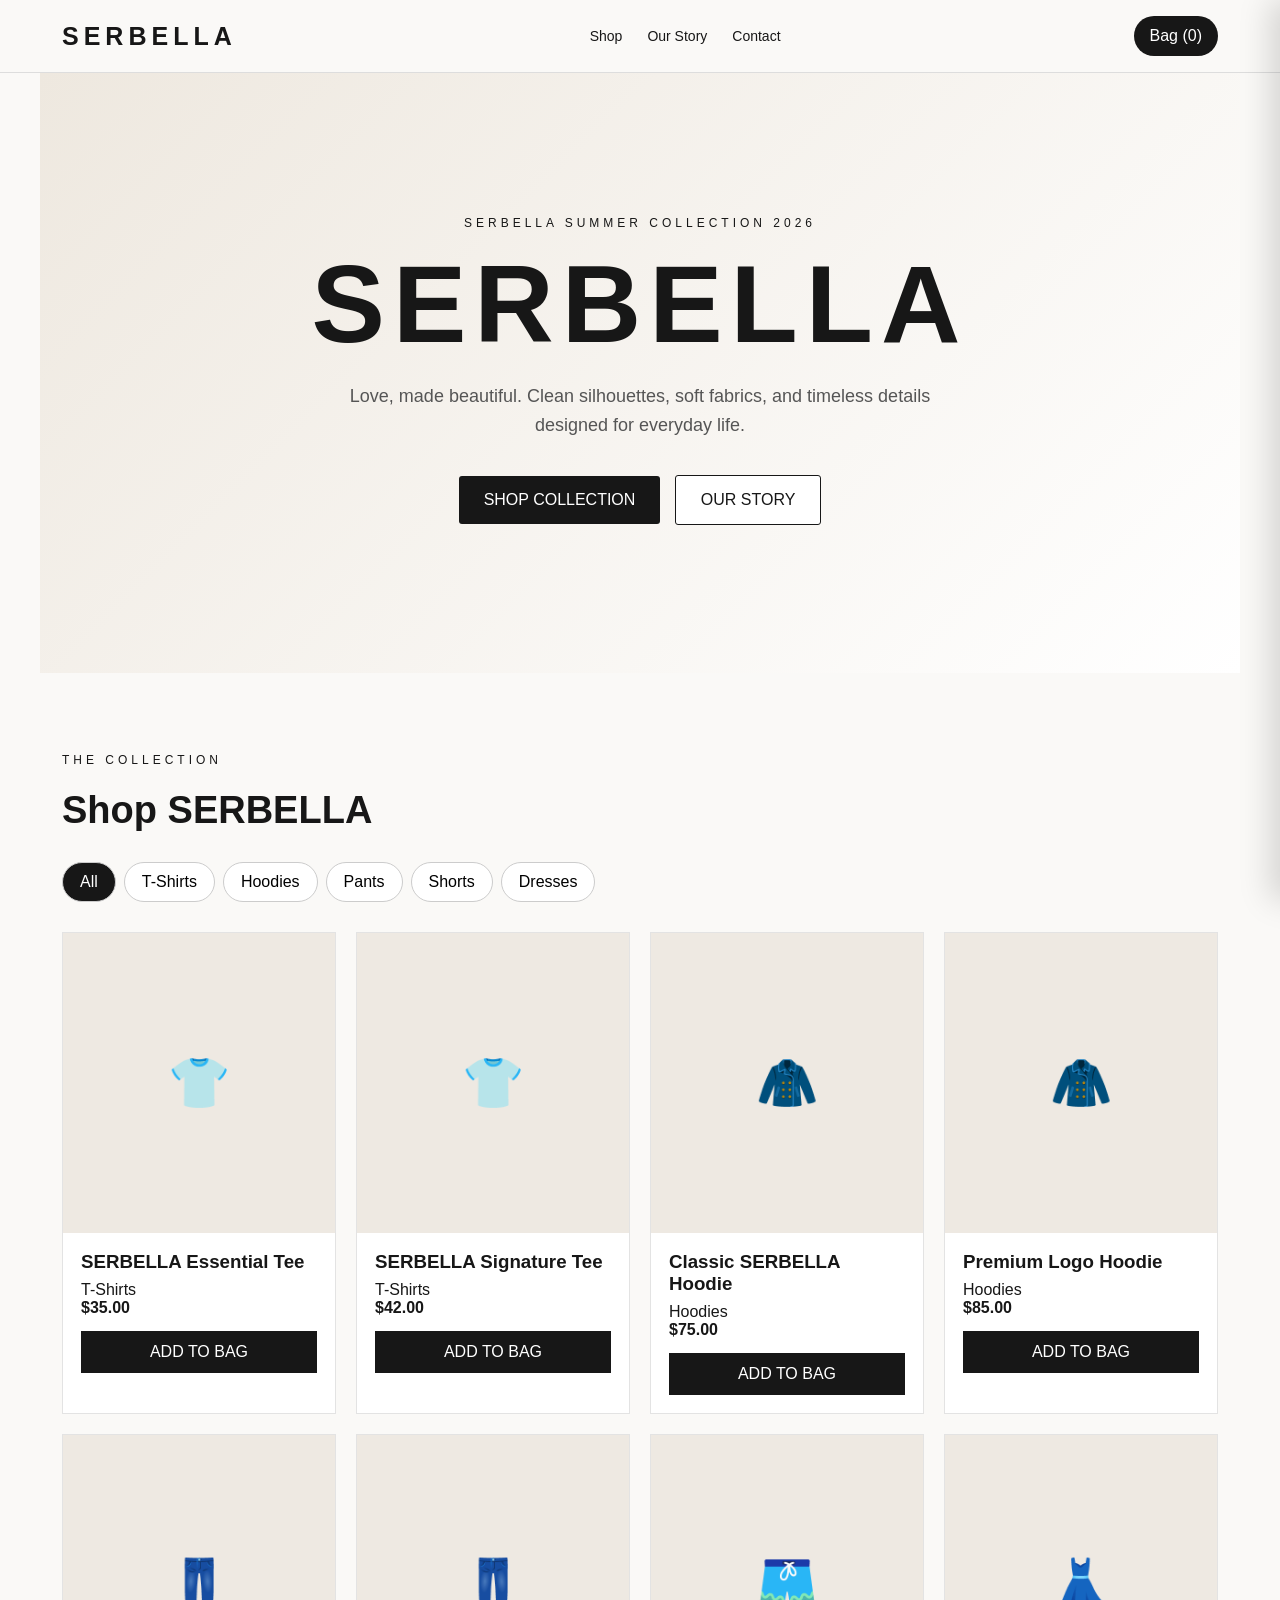
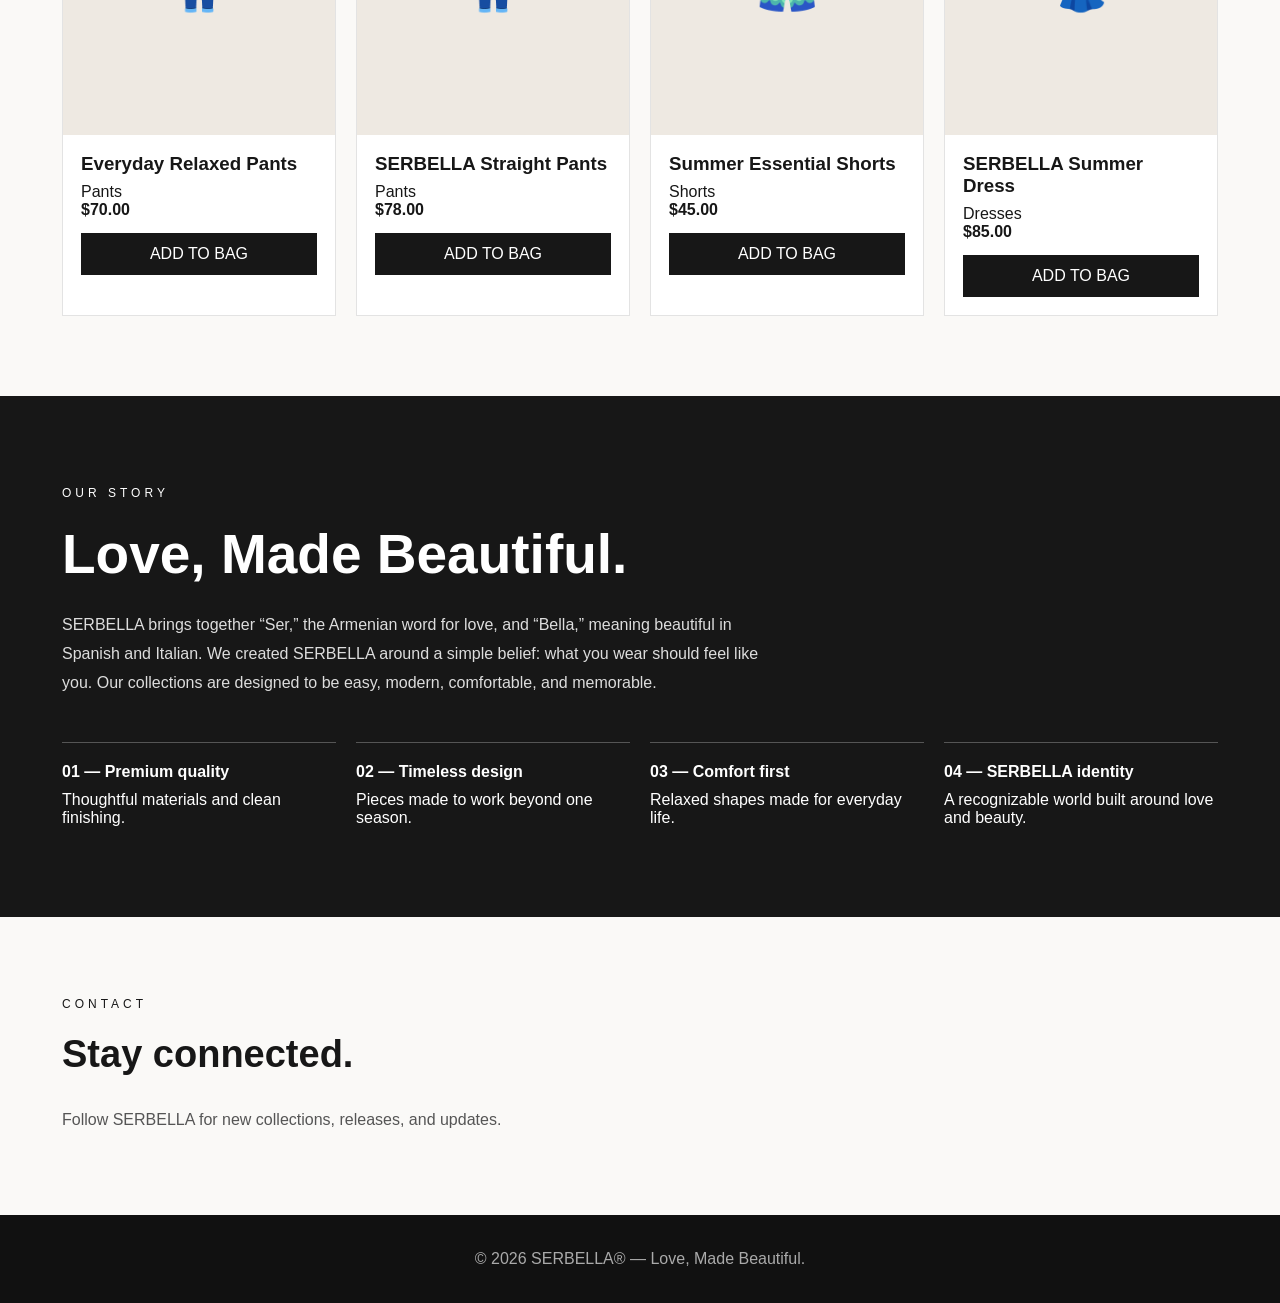
==== index.html @ 348403be "Create     index.html" ====
<!DOCTYPE html>
<html lang="en">
<head>
<meta charset="UTF-8">
<meta name="viewport" content="width=device-width, initial-scale=1.0">
<title>SERBELLA® — Love, Made Beautiful</title>
<style>
*{box-sizing:border-box;margin:0;padding:0}
body{
  font-family:Arial,Helvetica,sans-serif;
  background:#faf9f7;
  color:#171717;
}
button{font:inherit;cursor:pointer}
header{
  position:sticky;
  top:0;
  z-index:20;
  background:rgba(250,249,247,.96);
  border-bottom:1px solid #ddd;
  backdrop-filter:blur(10px);
}
.nav{
  max-width:1200px;
  margin:auto;
  height:72px;
  display:flex;
  align-items:center;
  justify-content:space-between;
  padding:0 22px;
}
.logo{
  font-size:25px;
  font-weight:800;
  letter-spacing:5px;
}
.navlinks{
  display:flex;
  gap:25px;
}
.navlinks a{
  color:#171717;
  text-decoration:none;
  font-size:14px;
}
.cart-btn{
  border:0;
  background:#171717;
  color:white;
  padding:11px 16px;
  border-radius:30px;
}
.hero{
  min-height:600px;
  display:flex;
  align-items:center;
  justify-content:center;
  text-align:center;
  padding:80px 20px;
  background:linear-gradient(135deg,#eee8df,#fff);
}
.hero-inner{max-width:800px}
.eyebrow{
  font-size:12px;
  letter-spacing:4px;
  margin-bottom:22px;
}
.hero h1{
  font-size:clamp(55px,10vw,110px);
  letter-spacing:8px;
  line-height:.95;
  margin-bottom:25px;
}
.hero p{
  font-size:18px;
  line-height:1.6;
  max-width:620px;
  margin:0 auto 30px;
  color:#555;
}
.btn{
  display:inline-block;
  background:#171717;
  color:#fff;
  padding:15px 25px;
  border-radius:3px;
  border:0;
  text-decoration:none;
  margin:5px;
}
.btn.light{
  background:white;
  color:#171717;
  border:1px solid #171717;
}
section{
  max-width:1200px;
  margin:auto;
  padding:80px 22px;
}
.section-title{
  display:flex;
  justify-content:space-between;
  align-items:end;
  margin-bottom:30px;
}
.section-title h2{font-size:38px}
.filters{
  display:flex;
  gap:8px;
  flex-wrap:wrap;
  margin-bottom:30px;
}
.filter{
  padding:10px 17px;
  border:1px solid #ccc;
  background:white;
  border-radius:30px;
}
.filter.active{
  background:#171717;
  color:white;
}
.products{
  display:grid;
  grid-template-columns:repeat(4,1fr);
  gap:20px;
}
.product{
  background:white;
  border:1px solid #e3e3e3;
  overflow:hidden;
}
.product-img{
  height:300px;
  display:flex;
  align-items:center;
  justify-content:center;
  font-size:50px;
  background:#eee9e2;
}
.product-info{padding:18px}
.product-info h3{margin-bottom:8px}
.price{
  font-weight:bold;
  margin-bottom:14px;
}
.add{
  width:100%;
  padding:12px;
  border:0;
  background:#171717;
  color:white;
}
.about{
  background:#171717;
  color:white;
  max-width:none;
}
.about-inner{
  max-width:1200px;
  margin:auto;
  padding:90px 22px;
}
.about h2{
  font-size:55px;
  margin-bottom:25px;
}
.about p{
  max-width:700px;
  line-height:1.8;
  color:#ddd;
}
.values{
  display:grid;
  grid-template-columns:repeat(4,1fr);
  gap:20px;
  margin-top:45px;
}
.value{
  border-top:1px solid #555;
  padding-top:20px;
}
.value b{
  display:block;
  margin-bottom:10px;
}
footer{
  background:#111;
  color:#aaa;
  padding:35px 22px;
  text-align:center;
}
.cart{
  position:fixed;
  right:0;
  top:0;
  width:min(420px,100%);
  height:100%;
  background:white;
  z-index:50;
  box-shadow:-10px 0 30px rgba(0,0,0,.15);
  transform:translateX(100%);
  transition:.3s;
  padding:25px;
  overflow:auto;
}
.cart.open{transform:translateX(0)}
.cart-head{
  display:flex;
  justify-content:space-between;
  align-items:center;
  margin-bottom:25px;
}
.close{
  border:0;
  background:#eee;
  border-radius:50%;
  width:35px;
  height:35px;
}
.cart-item{
  display:flex;
  justify-content:space-between;
  border-bottom:1px solid #ddd;
  padding:15px 0;
}
.total{
  display:flex;
  justify-content:space-between;
  font-size:20px;
  font-weight:bold;
  margin:25px 0;
}
.checkout{
  width:100%;
  padding:15px;
  background:#171717;
  color:white;
  border:0;
}
@media(max-width:800px){
  .navlinks{display:none}
  .products{grid-template-columns:repeat(2,1fr)}
  .values{grid-template-columns:repeat(2,1fr)}
  .product-img{height:220px}
}
@media(max-width:500px){
  .products{
    grid-template-columns:1fr 1fr;
    gap:10px;
  }
  .product-img{height:180px}
  .hero{min-height:520px}
  .section-title h2{font-size:30px}
}
</style>
</head>
<body>
<header>
  <div class="nav">
    <div class="logo">SERBELLA</div>
    <nav class="navlinks">
      <a href="#shop">Shop</a>
      <a href="#story">Our Story</a>
      <a href="#contact">Contact</a>
    </nav>
    <button class="cart-btn" onclick="openCart()">
      Bag (<span id="cartCount">0</span>)
    </button>
  </div>
</header>
<main>
<section class="hero">
  <div class="hero-inner">
    <div class="eyebrow">
      SERBELLA SUMMER COLLECTION 2026
    </div>
    <h1>SERBELLA</h1>
    <p>
      Love, made beautiful. Clean silhouettes, soft fabrics,
      and timeless details designed for everyday life.
    </p>
    <a class="btn" href="#shop">
      SHOP COLLECTION
    </a>
    <a class="btn light" href="#story">
      OUR STORY
    </a>
  </div>
</section>
<section id="shop">
  <div class="section-title">
    <div>
      <div class="eyebrow">THE COLLECTION</div>
      <h2>Shop SERBELLA</h2>
    </div>
  </div>
  <div class="filters">
    <button class="filter active"
      onclick="filterProducts('All',this)">
      All
    </button>
    <button class="filter"
      onclick="filterProducts('T-Shirts',this)">
      T-Shirts
    </button>
    <button class="filter"
      onclick="filterProducts('Hoodies',this)">
      Hoodies
    </button>
    <button class="filter"
      onclick="filterProducts('Pants',this)">
      Pants
    </button>
    <button class="filter"
      onclick="filterProducts('Shorts',this)">
      Shorts
    </button>
    <button class="filter"
      onclick="filterProducts('Dresses',this)">
      Dresses
    </button>
  </div>
  <div class="products" id="products"></div>
</section>
<div class="about" id="story">
  <div class="about-inner">
    <div class="eyebrow">OUR STORY</div>
    <h2>Love, Made Beautiful.</h2>
    <p>
      SERBELLA brings together “Ser,” the Armenian word for love,
      and “Bella,” meaning beautiful in Spanish and Italian.
      We created SERBELLA around a simple belief:
      what you wear should feel like you.
      Our collections are designed to be easy, modern,
      comfortable, and memorable.
    </p>
    <div class="values">
      <div class="value">
        <b>01 — Premium quality</b>
        Thoughtful materials and clean finishing.
      </div>
      <div class="value">
        <b>02 — Timeless design</b>
        Pieces made to work beyond one season.
      </div>
      <div class="value">
        <b>03 — Comfort first</b>
        Relaxed shapes made for everyday life.
      </div>
      <div class="value">
        <b>04 — SERBELLA identity</b>
        A recognizable world built around love and beauty.
      </div>
    </div>
  </div>
</div>
<section id="contact">
  <div class="section-title">
    <div>
      <div class="eyebrow">CONTACT</div>
      <h2>Stay connected.</h2>
    </div>
  </div>
  <p style="line-height:1.8;color:#555">
    Follow SERBELLA for new collections, releases, and updates.
  </p>
</section>
</main>
<footer>
  © 2026 SERBELLA® — Love, Made Beautiful.
</footer>
<div class="cart" id="cart">
  <div class="cart-head">
    <h2>Your Bag</h2>
    <button class="close" onclick="closeCart()">×</button>
  </div>
  <div id="cartItems"></div>
  <div class="total">
    <span>Total</span>
    <span>$<span id="cartTotal">0.00</span></span>
  </div>
  <button class="checkout" onclick="checkout()">
    CHECKOUT
  </button>
</div>
<script>
const products = [
  {
    name:"SERBELLA Essential Tee",
    category:"T-Shirts",
    price:35,
    emoji:"👕"
  },
  {
    name:"SERBELLA Signature Tee",
    category:"T-Shirts",
    price:42,
    emoji:"👕"
  },
  {
    name:"Classic SERBELLA Hoodie",
    category:"Hoodies",
    price:75,
    emoji:"🧥"
  },
  {
    name:"Premium Logo Hoodie",
    category:"Hoodies",
    price:85,
    emoji:"🧥"
  },
  {
    name:"Everyday Relaxed Pants",
    category:"Pants",
    price:70,
    emoji:"👖"
  },
  {
    name:"SERBELLA Straight Pants",
    category:"Pants",
    price:78,
    emoji:"👖"
  },
  {
    name:"Summer Essential Shorts",
    category:"Shorts",
    price:45,
    emoji:"🩳"
  },
  {
    name:"SERBELLA Summer Dress",
    category:"Dresses",
    price:85,
    emoji:"👗"
  }
];
let cart = [];
function renderProducts(list=products){
  const box=document.getElementById("products");
  box.innerHTML=list.map(p=>`
    <article class="product">
      <div class="product-img">
        ${p.emoji}
      </div>
      <div class="product-info">
        <h3>${p.name}</h3>
        <div>${p.category}</div>
        <div class="price">
          $${p.price.toFixed(2)}
        </div>
        <button
          class="add"
          onclick="addToCart(${products.indexOf(p)})">
          ADD TO BAG
        </button>
      </div>
    </article>
  `).join("");
}
function filterProducts(category,button){
  document
    .querySelectorAll(".filter")
    .forEach(b=>b.classList.remove("active"));
  button.classList.add("active");
  if(category==="All"){
    renderProducts(products);
  }else{
    renderProducts(
      products.filter(
        p=>p.category===category
      )
    );
  }
}
function addToCart(index){
  cart.push(products[index]);
  updateCart();
  openCart();
}
function updateCart(){
  document.getElementById("cartCount")
    .textContent=cart.length;
  const items=
    document.getElementById("cartItems");
  if(cart.length===0){
    items.innerHTML=
      "<p>Your bag is empty.</p>";
  }else{
    items.innerHTML=cart.map((p,i)=>`
      <div class="cart-item">
        <div>
          <b>${p.name}</b><br>
          $${p.price.toFixed(2)}
        </div>
        <button onclick="removeItem(${i})">
          Remove
        </button>
      </div>
    `).join("");
  }
  const total=
    cart.reduce(
      (sum,p)=>sum+p.price,
      0
    );
  document.getElementById("cartTotal")
    .textContent=total.toFixed(2);
}
function removeItem(index){
  cart.splice(index,1);
  updateCart();
}
function openCart(){
  document
    .getElementById("cart")
    .classList.add("open");
}
function closeCart(){
  document
    .getElementById("cart")
    .classList.remove("open");
}
function checkout(){
  if(cart.length===0){
    alert("Your bag is empty.");
    return;
  }
  alert(
    "SERBELLA checkout is ready for the next step. " +
    "A real payment provider still needs to be connected."
  );
}
renderProducts();
updateCart();
</script>
</body>
</html>
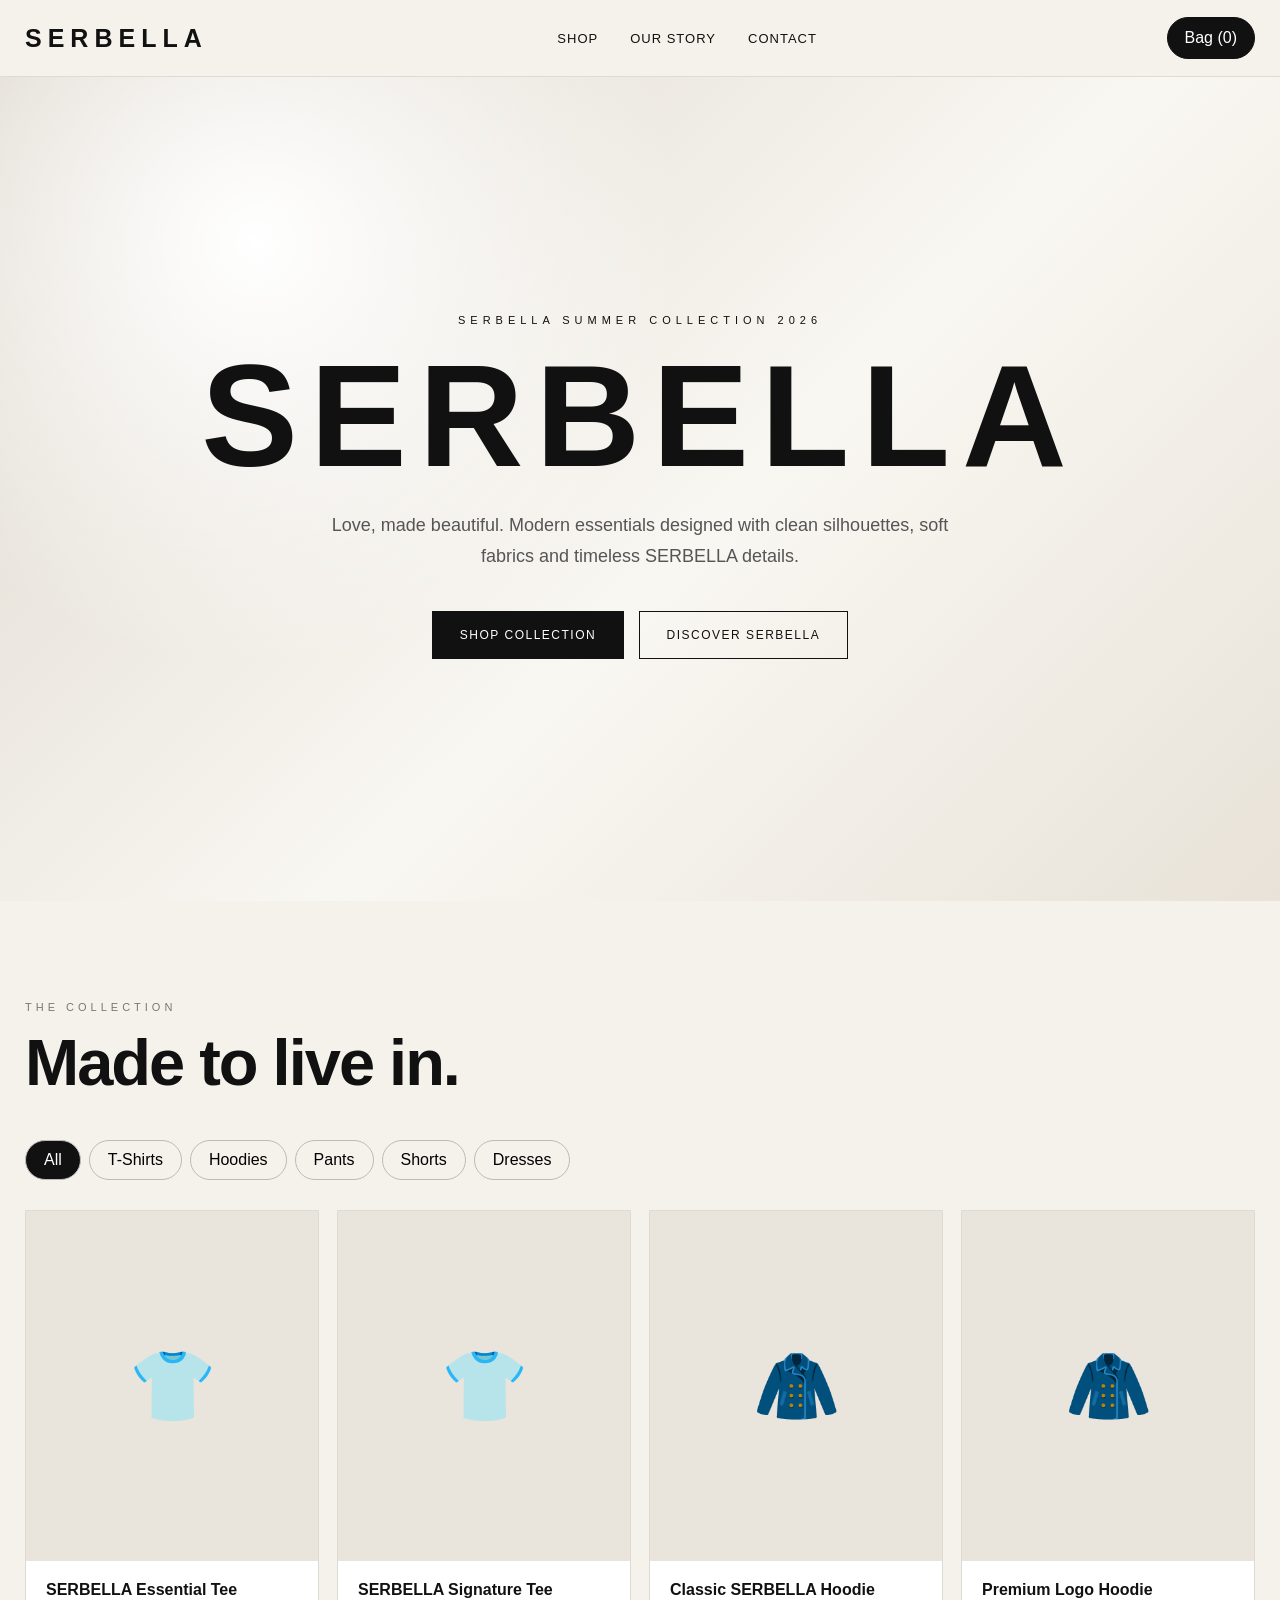
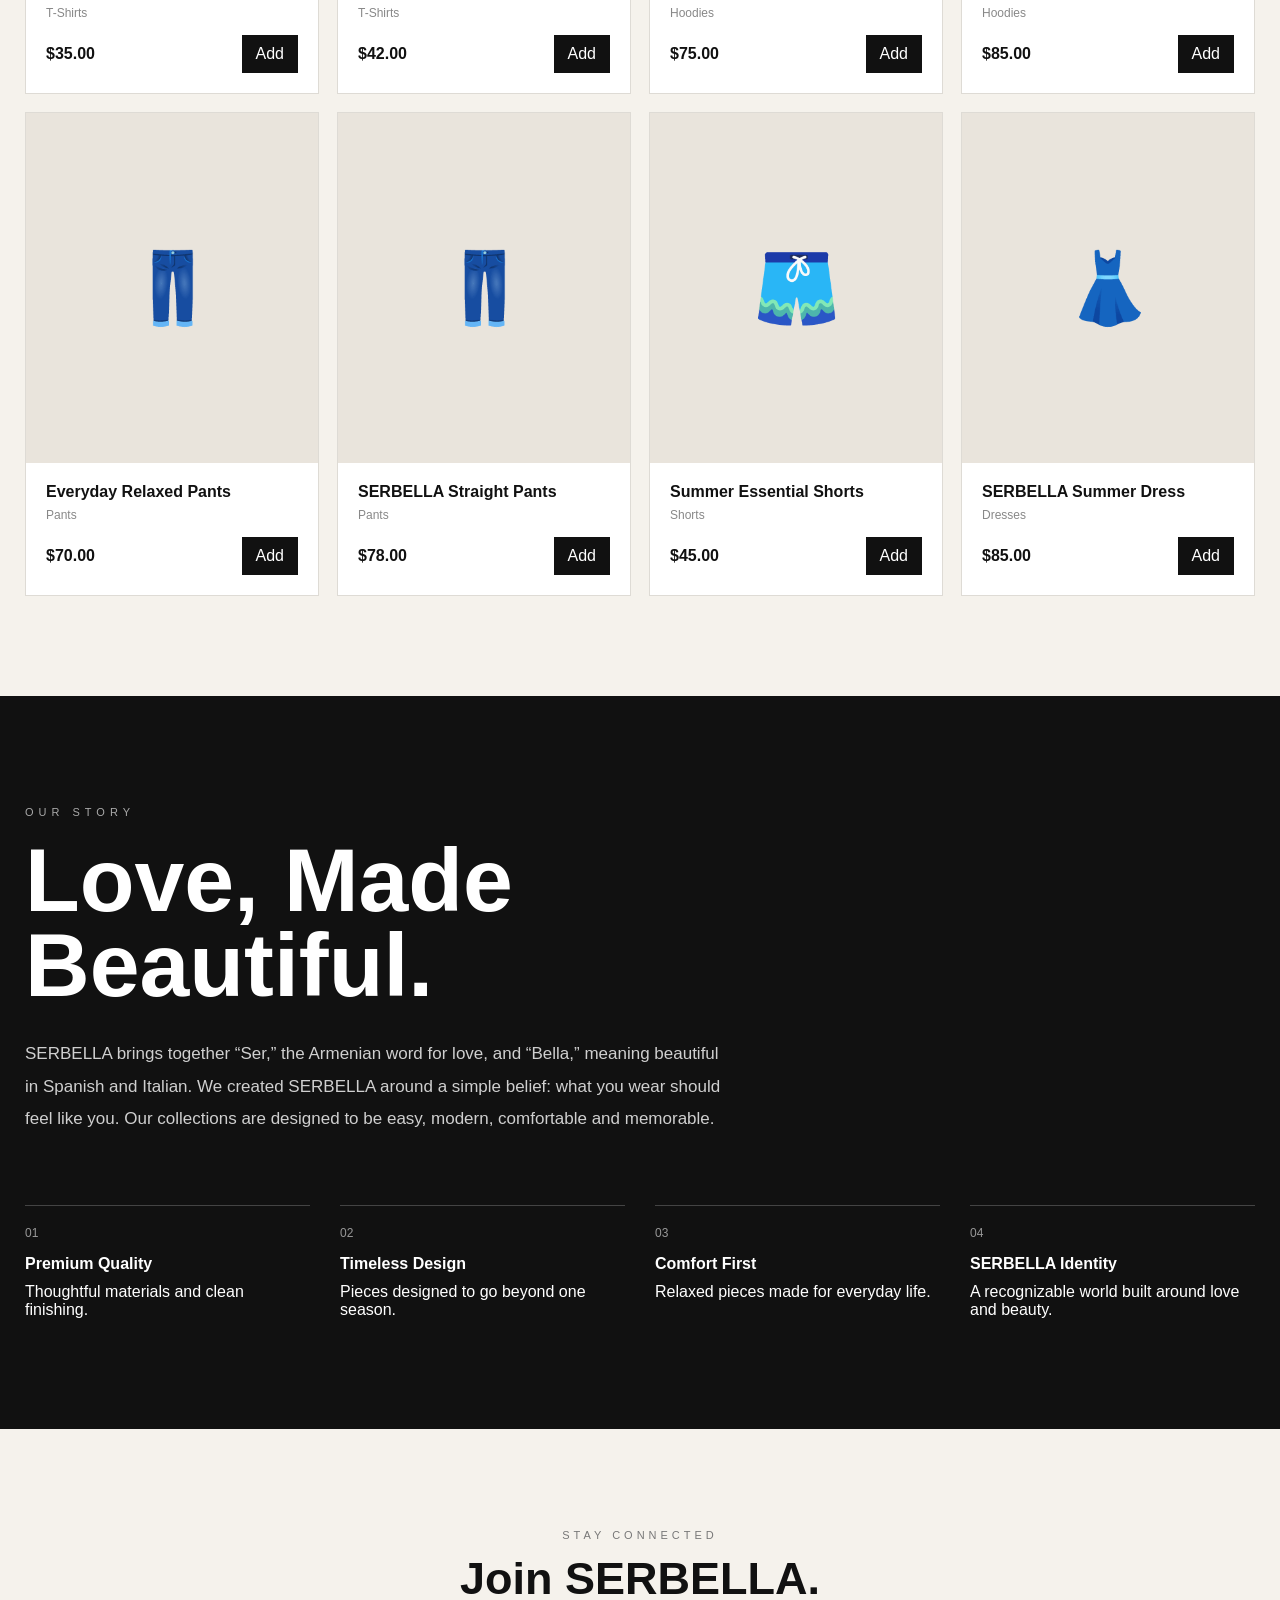
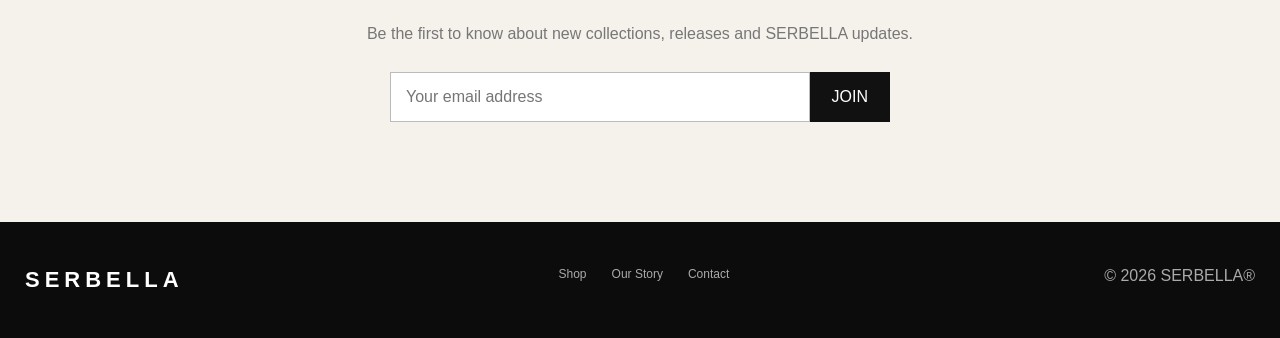
==== commit cf8b744a: "Update index.html" ====
--- a/index.html
+++ b/index.html
@@ -3,537 +3,1106 @@
 <head>
 <meta charset="UTF-8">
 <meta name="viewport" content="width=device-width, initial-scale=1.0">
-<title>SERBELLA® — Love, Made Beautiful</title>
+
+<title>SERBELLA® — Love, Made Beautiful.</title>
+
 <style>
-*{box-sizing:border-box;margin:0;padding:0}
+:root{
+  --black:#111;
+  --cream:#f5f2ec;
+  --white:#fff;
+  --gray:#777;
+  --line:#dedbd5;
+}
+
+*{
+  box-sizing:border-box;
+  margin:0;
+  padding:0;
+}
+
+html{
+  scroll-behavior:smooth;
+}
+
 body{
   font-family:Arial,Helvetica,sans-serif;
-  background:#faf9f7;
-  color:#171717;
-}
-button{font:inherit;cursor:pointer}
+  background:var(--cream);
+  color:var(--black);
+}
+
+button,
+input{
+  font:inherit;
+}
+
+button{
+  cursor:pointer;
+}
+
+a{
+  color:inherit;
+  text-decoration:none;
+}
+
+/* HEADER */
+
 header{
   position:sticky;
   top:0;
-  z-index:20;
-  background:rgba(250,249,247,.96);
-  border-bottom:1px solid #ddd;
-  backdrop-filter:blur(10px);
-}
+  z-index:100;
+  background:rgba(245,242,236,.94);
+  backdrop-filter:blur(15px);
+  border-bottom:1px solid var(--line);
+}
+
 .nav{
-  max-width:1200px;
+  max-width:1300px;
+  height:76px;
   margin:auto;
-  height:72px;
+  padding:0 25px;
   display:flex;
   align-items:center;
   justify-content:space-between;
-  padding:0 22px;
-}
+}
+
 .logo{
   font-size:25px;
   font-weight:800;
-  letter-spacing:5px;
-}
-.navlinks{
+  letter-spacing:6px;
+}
+
+.nav-links{
   display:flex;
-  gap:25px;
-}
-.navlinks a{
-  color:#171717;
-  text-decoration:none;
-  font-size:14px;
-}
-.cart-btn{
-  border:0;
-  background:#171717;
+  gap:32px;
+  font-size:13px;
+  text-transform:uppercase;
+  letter-spacing:1px;
+}
+
+.nav-links a:hover{
+  opacity:.55;
+}
+
+.bag-button{
+  border:1px solid var(--black);
+  background:var(--black);
   color:white;
-  padding:11px 16px;
+  padding:11px 17px;
   border-radius:30px;
 }
+
+/* HERO */
+
 .hero{
-  min-height:600px;
+  min-height:calc(100vh - 76px);
   display:flex;
   align-items:center;
   justify-content:center;
   text-align:center;
-  padding:80px 20px;
-  background:linear-gradient(135deg,#eee8df,#fff);
-}
-.hero-inner{max-width:800px}
-.eyebrow{
-  font-size:12px;
-  letter-spacing:4px;
-  margin-bottom:22px;
-}
+  padding:70px 20px;
+  background:
+    radial-gradient(circle at 20% 20%,#fff 0,transparent 35%),
+    linear-gradient(135deg,#ded8ce,#f9f7f2 55%,#e8e2d8);
+}
+
+.hero-content{
+  max-width:900px;
+}
+
+.hero-label{
+  font-size:11px;
+  letter-spacing:5px;
+  text-transform:uppercase;
+  margin-bottom:28px;
+}
+
 .hero h1{
-  font-size:clamp(55px,10vw,110px);
-  letter-spacing:8px;
-  line-height:.95;
-  margin-bottom:25px;
-}
+  font-size:clamp(60px,12vw,145px);
+  letter-spacing:12px;
+  line-height:.86;
+  font-weight:800;
+  margin-bottom:32px;
+}
+
 .hero p{
+  max-width:650px;
+  margin:auto;
+  color:#555;
   font-size:18px;
-  line-height:1.6;
-  max-width:620px;
-  margin:0 auto 30px;
-  color:#555;
-}
+  line-height:1.7;
+}
+
+.hero-buttons{
+  margin-top:35px;
+}
+
 .btn{
   display:inline-block;
-  background:#171717;
-  color:#fff;
-  padding:15px 25px;
-  border-radius:3px;
-  border:0;
-  text-decoration:none;
+  padding:16px 27px;
   margin:5px;
-}
-.btn.light{
-  background:white;
-  color:#171717;
-  border:1px solid #171717;
-}
-section{
-  max-width:1200px;
+  border:1px solid var(--black);
+  text-transform:uppercase;
+  letter-spacing:1.5px;
+  font-size:12px;
+  transition:.25s;
+}
+
+.btn-dark{
+  background:var(--black);
+  color:white;
+}
+
+.btn-light{
+  background:transparent;
+}
+
+.btn:hover{
+  transform:translateY(-2px);
+}
+
+/* COLLECTION */
+
+.section{
+  max-width:1300px;
   margin:auto;
-  padding:80px 22px;
-}
-.section-title{
-  display:flex;
-  justify-content:space-between;
-  align-items:end;
-  margin-bottom:30px;
-}
-.section-title h2{font-size:38px}
+  padding:100px 25px;
+}
+
+.heading{
+  margin-bottom:40px;
+}
+
+.heading-label{
+  font-size:11px;
+  letter-spacing:4px;
+  text-transform:uppercase;
+  color:#777;
+  margin-bottom:12px;
+}
+
+.heading h2{
+  font-size:clamp(35px,6vw,65px);
+  letter-spacing:-2px;
+}
+
 .filters{
   display:flex;
   gap:8px;
   flex-wrap:wrap;
   margin-bottom:30px;
 }
+
 .filter{
-  padding:10px 17px;
-  border:1px solid #ccc;
-  background:white;
+  border:1px solid #bbb;
+  background:transparent;
+  padding:10px 18px;
   border-radius:30px;
 }
-.filter.active{
-  background:#171717;
+
+.filter.active,
+.filter:hover{
+  background:var(--black);
   color:white;
 }
+
+/* PRODUCTS */
+
 .products{
   display:grid;
   grid-template-columns:repeat(4,1fr);
-  gap:20px;
-}
+  gap:18px;
+}
+
 .product{
   background:white;
-  border:1px solid #e3e3e3;
+  border:1px solid var(--line);
   overflow:hidden;
-}
-.product-img{
-  height:300px;
+  transition:.3s;
+}
+
+.product:hover{
+  transform:translateY(-5px);
+  box-shadow:0 15px 35px rgba(0,0,0,.08);
+}
+
+.product-image{
+  height:350px;
   display:flex;
   align-items:center;
   justify-content:center;
-  font-size:50px;
-  background:#eee9e2;
-}
-.product-info{padding:18px}
-.product-info h3{margin-bottom:8px}
-.price{
+  background:#e9e4dc;
+  font-size:70px;
+}
+
+.product-info{
+  padding:20px;
+}
+
+.product-name{
   font-weight:bold;
-  margin-bottom:14px;
-}
-.add{
-  width:100%;
-  padding:12px;
+  font-size:16px;
+  margin-bottom:7px;
+}
+
+.product-category{
+  color:#888;
+  font-size:12px;
+  margin-bottom:15px;
+}
+
+.product-bottom{
+  display:flex;
+  align-items:center;
+  justify-content:space-between;
+  gap:10px;
+}
+
+.product-price{
+  font-weight:bold;
+}
+
+.add-button{
   border:0;
-  background:#171717;
+  background:var(--black);
   color:white;
-}
-.about{
-  background:#171717;
+  padding:10px 14px;
+}
+
+/* STORY */
+
+.story{
+  background:var(--black);
   color:white;
-  max-width:none;
-}
-.about-inner{
-  max-width:1200px;
+}
+
+.story-inner{
+  max-width:1300px;
   margin:auto;
-  padding:90px 22px;
-}
-.about h2{
-  font-size:55px;
-  margin-bottom:25px;
-}
-.about p{
+  padding:110px 25px;
+}
+
+.story-label{
+  color:#aaa;
+  font-size:11px;
+  letter-spacing:5px;
+  margin-bottom:20px;
+}
+
+.story h2{
+  font-size:clamp(45px,7vw,90px);
+  line-height:.95;
+  max-width:800px;
+  margin-bottom:30px;
+}
+
+.story-text{
+  color:#cfcfcf;
   max-width:700px;
-  line-height:1.8;
-  color:#ddd;
-}
+  line-height:1.9;
+  font-size:17px;
+}
+
 .values{
   display:grid;
   grid-template-columns:repeat(4,1fr);
-  gap:20px;
-  margin-top:45px;
-}
+  gap:30px;
+  margin-top:70px;
+}
+
 .value{
-  border-top:1px solid #555;
+  border-top:1px solid #444;
   padding-top:20px;
 }
-.value b{
-  display:block;
+
+.value-number{
+  color:#999;
+  font-size:12px;
+  margin-bottom:15px;
+}
+
+.value-title{
+  font-weight:bold;
   margin-bottom:10px;
 }
+
+/* NEWSLETTER */
+
+.newsletter{
+  text-align:center;
+  max-width:800px;
+  margin:auto;
+}
+
+.newsletter h2{
+  font-size:45px;
+  margin-bottom:15px;
+}
+
+.newsletter p{
+  color:#777;
+  line-height:1.7;
+  margin-bottom:25px;
+}
+
+.newsletter-form{
+  display:flex;
+  max-width:500px;
+  margin:auto;
+}
+
+.newsletter-form input{
+  flex:1;
+  min-width:0;
+  border:1px solid #bbb;
+  background:white;
+  padding:15px;
+  outline:none;
+}
+
+.newsletter-form button{
+  background:var(--black);
+  color:white;
+  border:0;
+  padding:15px 22px;
+}
+
+/* FOOTER */
+
 footer{
-  background:#111;
+  background:#0c0c0c;
   color:#aaa;
-  padding:35px 22px;
-  text-align:center;
-}
+  padding:45px 25px;
+}
+
+.footer-inner{
+  max-width:1300px;
+  margin:auto;
+  display:flex;
+  justify-content:space-between;
+  gap:30px;
+}
+
+.footer-logo{
+  color:white;
+  font-size:22px;
+  font-weight:bold;
+  letter-spacing:5px;
+}
+
+.footer-links{
+  display:flex;
+  gap:25px;
+  font-size:12px;
+}
+
+/* CART */
+
+.cart-overlay{
+  position:fixed;
+  inset:0;
+  background:rgba(0,0,0,.45);
+  z-index:150;
+  opacity:0;
+  pointer-events:none;
+  transition:.3s;
+}
+
+.cart-overlay.open{
+  opacity:1;
+  pointer-events:auto;
+}
+
 .cart{
   position:fixed;
   right:0;
   top:0;
-  width:min(420px,100%);
+  width:min(450px,100%);
   height:100%;
   background:white;
-  z-index:50;
-  box-shadow:-10px 0 30px rgba(0,0,0,.15);
+  z-index:200;
   transform:translateX(100%);
   transition:.3s;
   padding:25px;
   overflow:auto;
 }
-.cart.open{transform:translateX(0)}
-.cart-head{
+
+.cart.open{
+  transform:translateX(0);
+}
+
+.cart-header{
   display:flex;
   justify-content:space-between;
   align-items:center;
-  margin-bottom:25px;
-}
-.close{
+  border-bottom:1px solid var(--line);
+  padding-bottom:20px;
+}
+
+.close-cart{
   border:0;
   background:#eee;
+  width:38px;
+  height:38px;
   border-radius:50%;
-  width:35px;
-  height:35px;
-}
+}
+
+.cart-items{
+  padding:10px 0;
+}
+
 .cart-item{
   display:flex;
   justify-content:space-between;
-  border-bottom:1px solid #ddd;
-  padding:15px 0;
-}
-.total{
+  gap:15px;
+  padding:20px 0;
+  border-bottom:1px solid var(--line);
+}
+
+.remove{
+  border:0;
+  background:none;
+  text-decoration:underline;
+  font-size:12px;
+}
+
+.cart-total{
   display:flex;
   justify-content:space-between;
   font-size:20px;
   font-weight:bold;
-  margin:25px 0;
-}
+  padding:25px 0;
+}
+
 .checkout{
   width:100%;
-  padding:15px;
-  background:#171717;
+  border:0;
+  background:var(--black);
   color:white;
-  border:0;
-}
-@media(max-width:800px){
-  .navlinks{display:none}
-  .products{grid-template-columns:repeat(2,1fr)}
-  .values{grid-template-columns:repeat(2,1fr)}
-  .product-img{height:220px}
-}
-@media(max-width:500px){
+  padding:17px;
+  letter-spacing:1px;
+}
+
+/* MOBILE */
+
+@media(max-width:900px){
+
+  .nav-links{
+    display:none;
+  }
+
+  .products{
+    grid-template-columns:repeat(2,1fr);
+  }
+
+  .values{
+    grid-template-columns:repeat(2,1fr);
+  }
+
+  .product-image{
+    height:260px;
+  }
+
+}
+
+@media(max-width:550px){
+
+  .nav{
+    padding:0 15px;
+  }
+
+  .logo{
+    font-size:20px;
+    letter-spacing:4px;
+  }
+
+  .hero{
+    min-height:650px;
+  }
+
+  .hero h1{
+    font-size:62px;
+    letter-spacing:7px;
+  }
+
+  .hero p{
+    font-size:15px;
+  }
+
+  .section{
+    padding:70px 15px;
+  }
+
   .products{
     grid-template-columns:1fr 1fr;
     gap:10px;
   }
-  .product-img{height:180px}
-  .hero{min-height:520px}
-  .section-title h2{font-size:30px}
+
+  .product-image{
+    height:200px;
+    font-size:48px;
+  }
+
+  .product-info{
+    padding:13px;
+  }
+
+  .product-name{
+    font-size:13px;
+  }
+
+  .product-bottom{
+    display:block;
+  }
+
+  .add-button{
+    width:100%;
+    margin-top:10px;
+  }
+
+  .values{
+    grid-template-columns:1fr;
+  }
+
+  .newsletter-form{
+    display:block;
+  }
+
+  .newsletter-form input,
+  .newsletter-form button{
+    width:100%;
+  }
+
+  .newsletter-form button{
+    margin-top:8px;
+  }
+
+  .footer-inner{
+    display:block;
+  }
+
+  .footer-links{
+    margin-top:25px;
+    flex-wrap:wrap;
+  }
+
 }
 </style>
 </head>
+
 <body>
+
 <header>
   <div class="nav">
-    <div class="logo">SERBELLA</div>
-    <nav class="navlinks">
+
+    <a class="logo" href="#">SERBELLA</a>
+
+    <nav class="nav-links">
       <a href="#shop">Shop</a>
       <a href="#story">Our Story</a>
       <a href="#contact">Contact</a>
     </nav>
-    <button class="cart-btn" onclick="openCart()">
-      Bag (<span id="cartCount">0</span>)
+
+    <button class="bag-button" onclick="openCart()">
+      Bag (<span id="bagCount">0</span>)
     </button>
+
   </div>
 </header>
-<main>
+
 <section class="hero">
-  <div class="hero-inner">
-    <div class="eyebrow">
+
+  <div class="hero-content">
+
+    <div class="hero-label">
       SERBELLA SUMMER COLLECTION 2026
     </div>
+
     <h1>SERBELLA</h1>
+
     <p>
-      Love, made beautiful. Clean silhouettes, soft fabrics,
-      and timeless details designed for everyday life.
+      Love, made beautiful.
+      Modern essentials designed with clean silhouettes,
+      soft fabrics and timeless SERBELLA details.
     </p>
-    <a class="btn" href="#shop">
-      SHOP COLLECTION
-    </a>
-    <a class="btn light" href="#story">
-      OUR STORY
-    </a>
+
+    <div class="hero-buttons">
+      <a href="#shop" class="btn btn-dark">
+        Shop Collection
+      </a>
+
+      <a href="#story" class="btn btn-light">
+        Discover SERBELLA
+      </a>
+    </div>
+
   </div>
+
 </section>
-<section id="shop">
-  <div class="section-title">
-    <div>
-      <div class="eyebrow">THE COLLECTION</div>
-      <h2>Shop SERBELLA</h2>
-    </div>
+
+<section class="section" id="shop">
+
+  <div class="heading">
+    <div class="heading-label">The Collection</div>
+    <h2>Made to live in.</h2>
   </div>
+
   <div class="filters">
+
     <button class="filter active"
       onclick="filterProducts('All',this)">
       All
     </button>
+
     <button class="filter"
       onclick="filterProducts('T-Shirts',this)">
       T-Shirts
     </button>
+
     <button class="filter"
       onclick="filterProducts('Hoodies',this)">
       Hoodies
     </button>
+
     <button class="filter"
       onclick="filterProducts('Pants',this)">
       Pants
     </button>
+
     <button class="filter"
       onclick="filterProducts('Shorts',this)">
       Shorts
     </button>
+
     <button class="filter"
       onclick="filterProducts('Dresses',this)">
       Dresses
     </button>
+
   </div>
+
   <div class="products" id="products"></div>
+
 </section>
-<div class="about" id="story">
-  <div class="about-inner">
-    <div class="eyebrow">OUR STORY</div>
-    <h2>Love, Made Beautiful.</h2>
-    <p>
+
+<section class="story" id="story">
+
+  <div class="story-inner">
+
+    <div class="story-label">
+      OUR STORY
+    </div>
+
+    <h2>
+      Love, Made Beautiful.
+    </h2>
+
+    <p class="story-text">
       SERBELLA brings together “Ser,” the Armenian word for love,
       and “Bella,” meaning beautiful in Spanish and Italian.
       We created SERBELLA around a simple belief:
       what you wear should feel like you.
       Our collections are designed to be easy, modern,
-      comfortable, and memorable.
+      comfortable and memorable.
     </p>
+
     <div class="values">
+
       <div class="value">
-        <b>01 — Premium quality</b>
-        Thoughtful materials and clean finishing.
+        <div class="value-number">01</div>
+        <div class="value-title">Premium Quality</div>
+        <p>Thoughtful materials and clean finishing.</p>
       </div>
+
       <div class="value">
-        <b>02 — Timeless design</b>
-        Pieces made to work beyond one season.
+        <div class="value-number">02</div>
+        <div class="value-title">Timeless Design</div>
+        <p>Pieces designed to go beyond one season.</p>
       </div>
+
       <div class="value">
-        <b>03 — Comfort first</b>
-        Relaxed shapes made for everyday life.
+        <div class="value-number">03</div>
+        <div class="value-title">Comfort First</div>
+        <p>Relaxed pieces made for everyday life.</p>
       </div>
+
       <div class="value">
-        <b>04 — SERBELLA identity</b>
-        A recognizable world built around love and beauty.
+        <div class="value-number">04</div>
+        <div class="value-title">SERBELLA Identity</div>
+        <p>A recognizable world built around love and beauty.</p>
       </div>
+
     </div>
+
   </div>
+
+</section>
+
+<section class="section" id="contact">
+
+  <div class="newsletter">
+
+    <div class="heading-label">
+      STAY CONNECTED
+    </div>
+
+    <h2>
+      Join SERBELLA.
+    </h2>
+
+    <p>
+      Be the first to know about new collections,
+      releases and SERBELLA updates.
+    </p>
+
+    <form class="newsletter-form" onsubmit="subscribe(event)">
+
+      <input
+        type="email"
+        placeholder="Your email address"
+        required
+      >
+
+      <button type="submit">
+        JOIN
+      </button>
+
+    </form>
+
+  </div>
+
+</section>
+
+<footer>
+
+  <div class="footer-inner">
+
+    <div class="footer-logo">
+      SERBELLA
+    </div>
+
+    <div class="footer-links">
+      <a href="#shop">Shop</a>
+      <a href="#story">Our Story</a>
+      <a href="#contact">Contact</a>
+    </div>
+
+    <div>
+      © 2026 SERBELLA®
+    </div>
+
+  </div>
+
+</footer>
+
+<div
+  class="cart-overlay"
+  id="cartOverlay"
+  onclick="closeCart()">
 </div>
-<section id="contact">
-  <div class="section-title">
-    <div>
-      <div class="eyebrow">CONTACT</div>
-      <h2>Stay connected.</h2>
-    </div>
+
+<aside class="cart" id="cart">
+
+  <div class="cart-header">
+
+    <h2>Your Bag</h2>
+
+    <button
+      class="close-cart"
+      onclick="closeCart()">
+      ×
+    </button>
+
   </div>
-  <p style="line-height:1.8;color:#555">
-    Follow SERBELLA for new collections, releases, and updates.
-  </p>
-</section>
-</main>
-<footer>
-  © 2026 SERBELLA® — Love, Made Beautiful.
-</footer>
-<div class="cart" id="cart">
-  <div class="cart-head">
-    <h2>Your Bag</h2>
-    <button class="close" onclick="closeCart()">×</button>
+
+  <div
+    class="cart-items"
+    id="cartItems">
   </div>
-  <div id="cartItems"></div>
-  <div class="total">
+
+  <div class="cart-total">
+
     <span>Total</span>
-    <span>$<span id="cartTotal">0.00</span></span>
+
+    <span>
+      $<span id="cartTotal">0.00</span>
+    </span>
+
   </div>
-  <button class="checkout" onclick="checkout()">
+
+  <button
+    class="checkout"
+    onclick="checkout()">
     CHECKOUT
   </button>
-</div>
+
+</aside>
+
 <script>
+
 const products = [
+
   {
     name:"SERBELLA Essential Tee",
     category:"T-Shirts",
     price:35,
-    emoji:"👕"
+    icon:"👕"
   },
+
   {
     name:"SERBELLA Signature Tee",
     category:"T-Shirts",
     price:42,
-    emoji:"👕"
+    icon:"👕"
   },
+
   {
     name:"Classic SERBELLA Hoodie",
     category:"Hoodies",
     price:75,
-    emoji:"🧥"
+    icon:"🧥"
   },
+
   {
     name:"Premium Logo Hoodie",
     category:"Hoodies",
     price:85,
-    emoji:"🧥"
+    icon:"🧥"
   },
+
   {
     name:"Everyday Relaxed Pants",
     category:"Pants",
     price:70,
-    emoji:"👖"
+    icon:"👖"
   },
+
   {
     name:"SERBELLA Straight Pants",
     category:"Pants",
     price:78,
-    emoji:"👖"
+    icon:"👖"
   },
+
   {
     name:"Summer Essential Shorts",
     category:"Shorts",
     price:45,
-    emoji:"🩳"
+    icon:"🩳"
   },
+
   {
     name:"SERBELLA Summer Dress",
     category:"Dresses",
     price:85,
-    emoji:"👗"
-  }
+    icon:"👗"
+  }
+
 ];
+
 let cart = [];
+
 function renderProducts(list=products){
-  const box=document.getElementById("products");
-  box.innerHTML=list.map(p=>`
-    <article class="product">
-      <div class="product-img">
-        ${p.emoji}
-      </div>
-      <div class="product-info">
-        <h3>${p.name}</h3>
-        <div>${p.category}</div>
-        <div class="price">
-          $${p.price.toFixed(2)}
+
+  const container =
+    document.getElementById("products");
+
+  container.innerHTML =
+    list.map(product => `
+
+      <article class="product">
+
+        <div class="product-image">
+          ${product.icon}
         </div>
-        <button
-          class="add"
-          onclick="addToCart(${products.indexOf(p)})">
-          ADD TO BAG
-        </button>
-      </div>
-    </article>
-  `).join("");
-}
+
+        <div class="product-info">
+
+          <div class="product-name">
+            ${product.name}
+          </div>
+
+          <div class="product-category">
+            ${product.category}
+          </div>
+
+          <div class="product-bottom">
+
+            <div class="product-price">
+              $${product.price.toFixed(2)}
+            </div>
+
+            <button
+              class="add-button"
+              onclick="addToCart(${products.indexOf(product)})">
+
+              Add
+
+            </button>
+
+          </div>
+
+        </div>
+
+      </article>
+
+    `).join("");
+}
+
 function filterProducts(category,button){
+
   document
     .querySelectorAll(".filter")
-    .forEach(b=>b.classList.remove("active"));
+    .forEach(item =>
+      item.classList.remove("active")
+    );
+
   button.classList.add("active");
-  if(category==="All"){
+
+  if(category === "All"){
+
     renderProducts(products);
+
   }else{
+
     renderProducts(
       products.filter(
-        p=>p.category===category
+        product =>
+          product.category === category
       )
     );
-  }
-}
+
+  }
+}
+
 function addToCart(index){
+
   cart.push(products[index]);
+
   updateCart();
+
   openCart();
 }
+
+function removeFromCart(index){
+
+  cart.splice(index,1);
+
+  updateCart();
+}
+
 function updateCart(){
-  document.getElementById("cartCount")
-    .textContent=cart.length;
-  const items=
+
+  document.getElementById("bagCount")
+    .textContent = cart.length;
+
+  const container =
     document.getElementById("cartItems");
-  if(cart.length===0){
-    items.innerHTML=
-      "<p>Your bag is empty.</p>";
+
+  if(cart.length === 0){
+
+    container.innerHTML =
+      "<p style='padding:25px 0;color:#777'>Your bag is empty.</p>";
+
   }else{
-    items.innerHTML=cart.map((p,i)=>`
-      <div class="cart-item">
-        <div>
-          <b>${p.name}</b><br>
-          $${p.price.toFixed(2)}
+
+    container.innerHTML =
+      cart.map((product,index) => `
+
+        <div class="cart-item">
+
+          <div>
+
+            <strong>
+              ${product.name}
+            </strong>
+
+            <br>
+
+            <span>
+              $${product.price.toFixed(2)}
+            </span>
+
+          </div>
+
+          <button
+            class="remove"
+            onclick="removeFromCart(${index})">
+
+            Remove
+
+          </button>
+
         </div>
-        <button onclick="removeItem(${i})">
-          Remove
-        </button>
-      </div>
-    `).join("");
-  }
-  const total=
+
+      `).join("");
+
+  }
+
+  const total =
     cart.reduce(
-      (sum,p)=>sum+p.price,
+      (sum,product) =>
+        sum + product.price,
       0
     );
+
   document.getElementById("cartTotal")
-    .textContent=total.toFixed(2);
-}
-function removeItem(index){
-  cart.splice(index,1);
-  updateCart();
-}
+    .textContent = total.toFixed(2);
+}
+
 function openCart(){
+
   document
     .getElementById("cart")
     .classList.add("open");
-}
+
+  document
+    .getElementById("cartOverlay")
+    .classList.add("open");
+}
+
 function closeCart(){
+
   document
     .getElementById("cart")
     .classList.remove("open");
-}
+
+  document
+    .getElementById("cartOverlay")
+    .classList.remove("open");
+}
+
 function checkout(){
-  if(cart.length===0){
+
+  if(cart.length === 0){
+
     alert("Your bag is empty.");
+
     return;
   }
+
   alert(
     "SERBELLA checkout is ready for the next step. " +
-    "A real payment provider still needs to be connected."
+    "A real payment provider must be connected before accepting real orders."
   );
 }
+
+function subscribe(event){
+
+  event.preventDefault();
+
+  alert(
+    "Thank you for joining SERBELLA."
+  );
+
+  event.target.reset();
+}
+
 renderProducts();
+
 updateCart();
+
 </script>
+
 </body>
 </html>
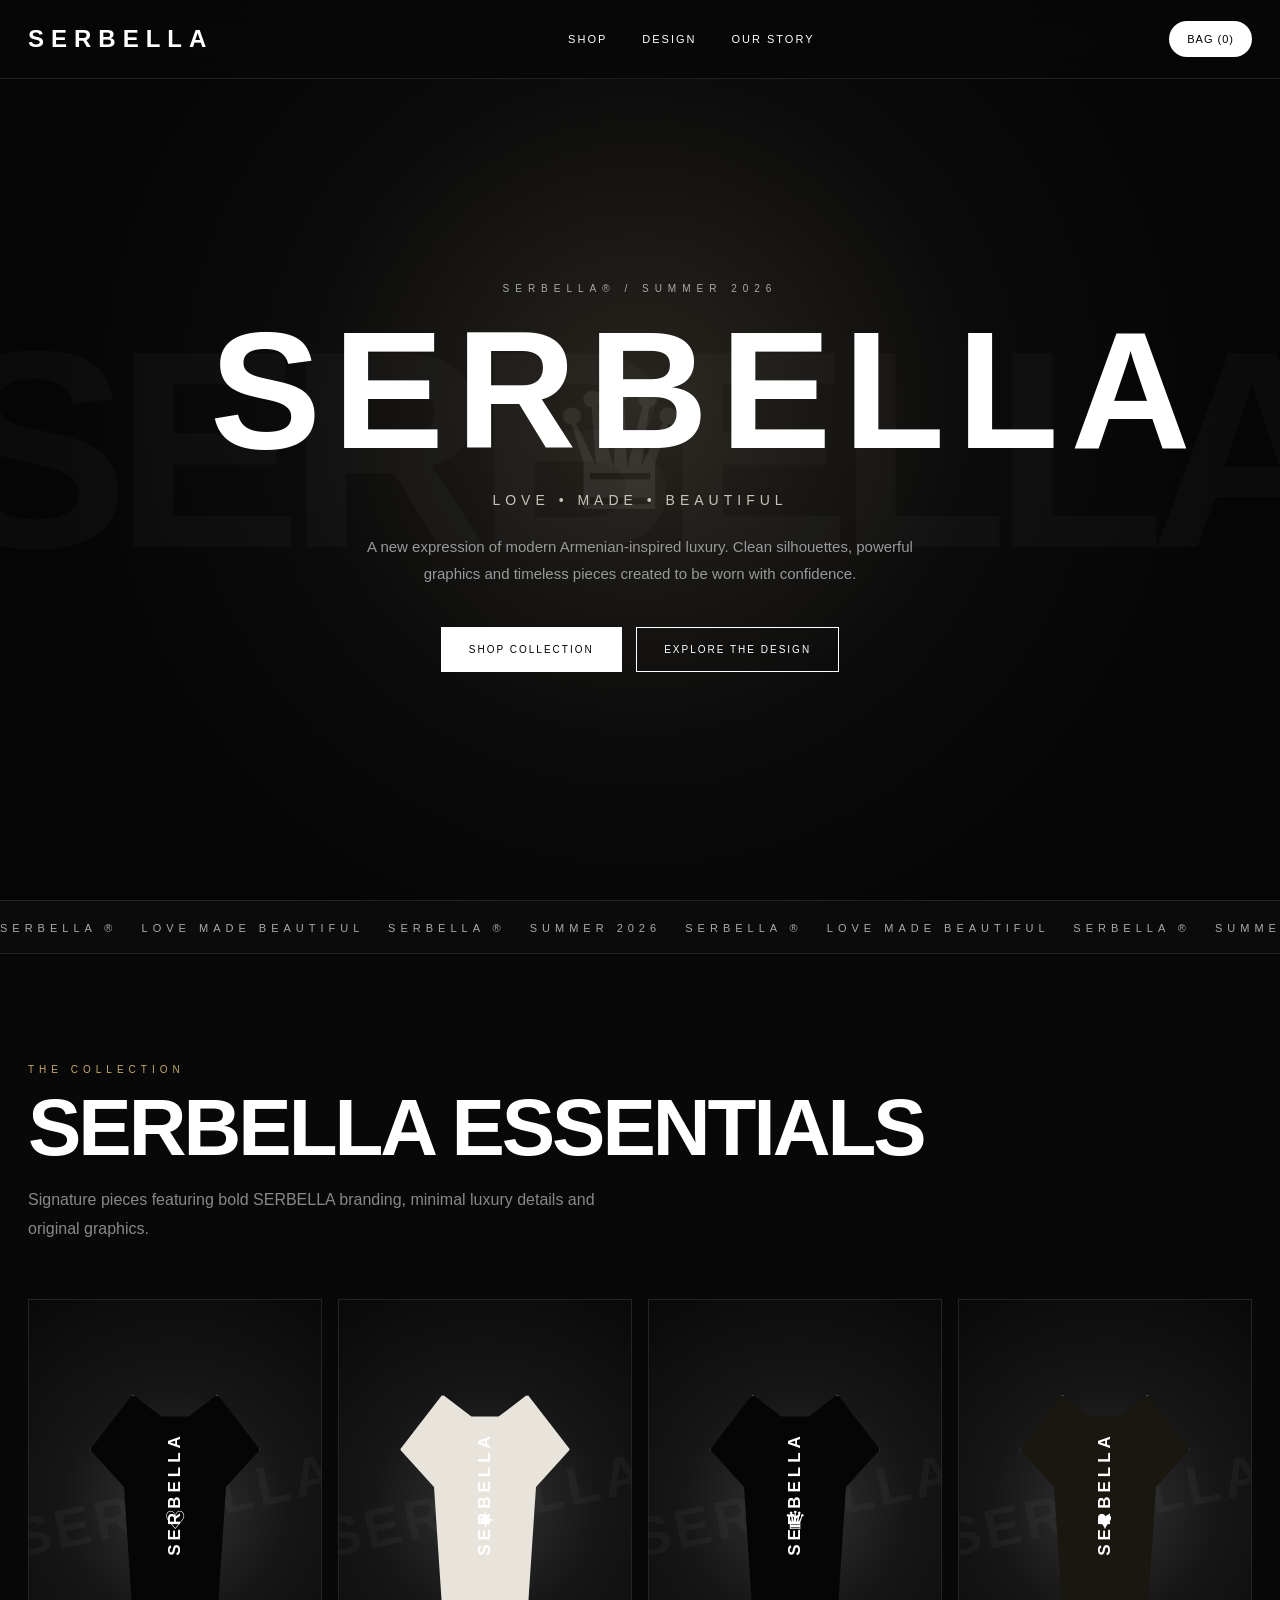
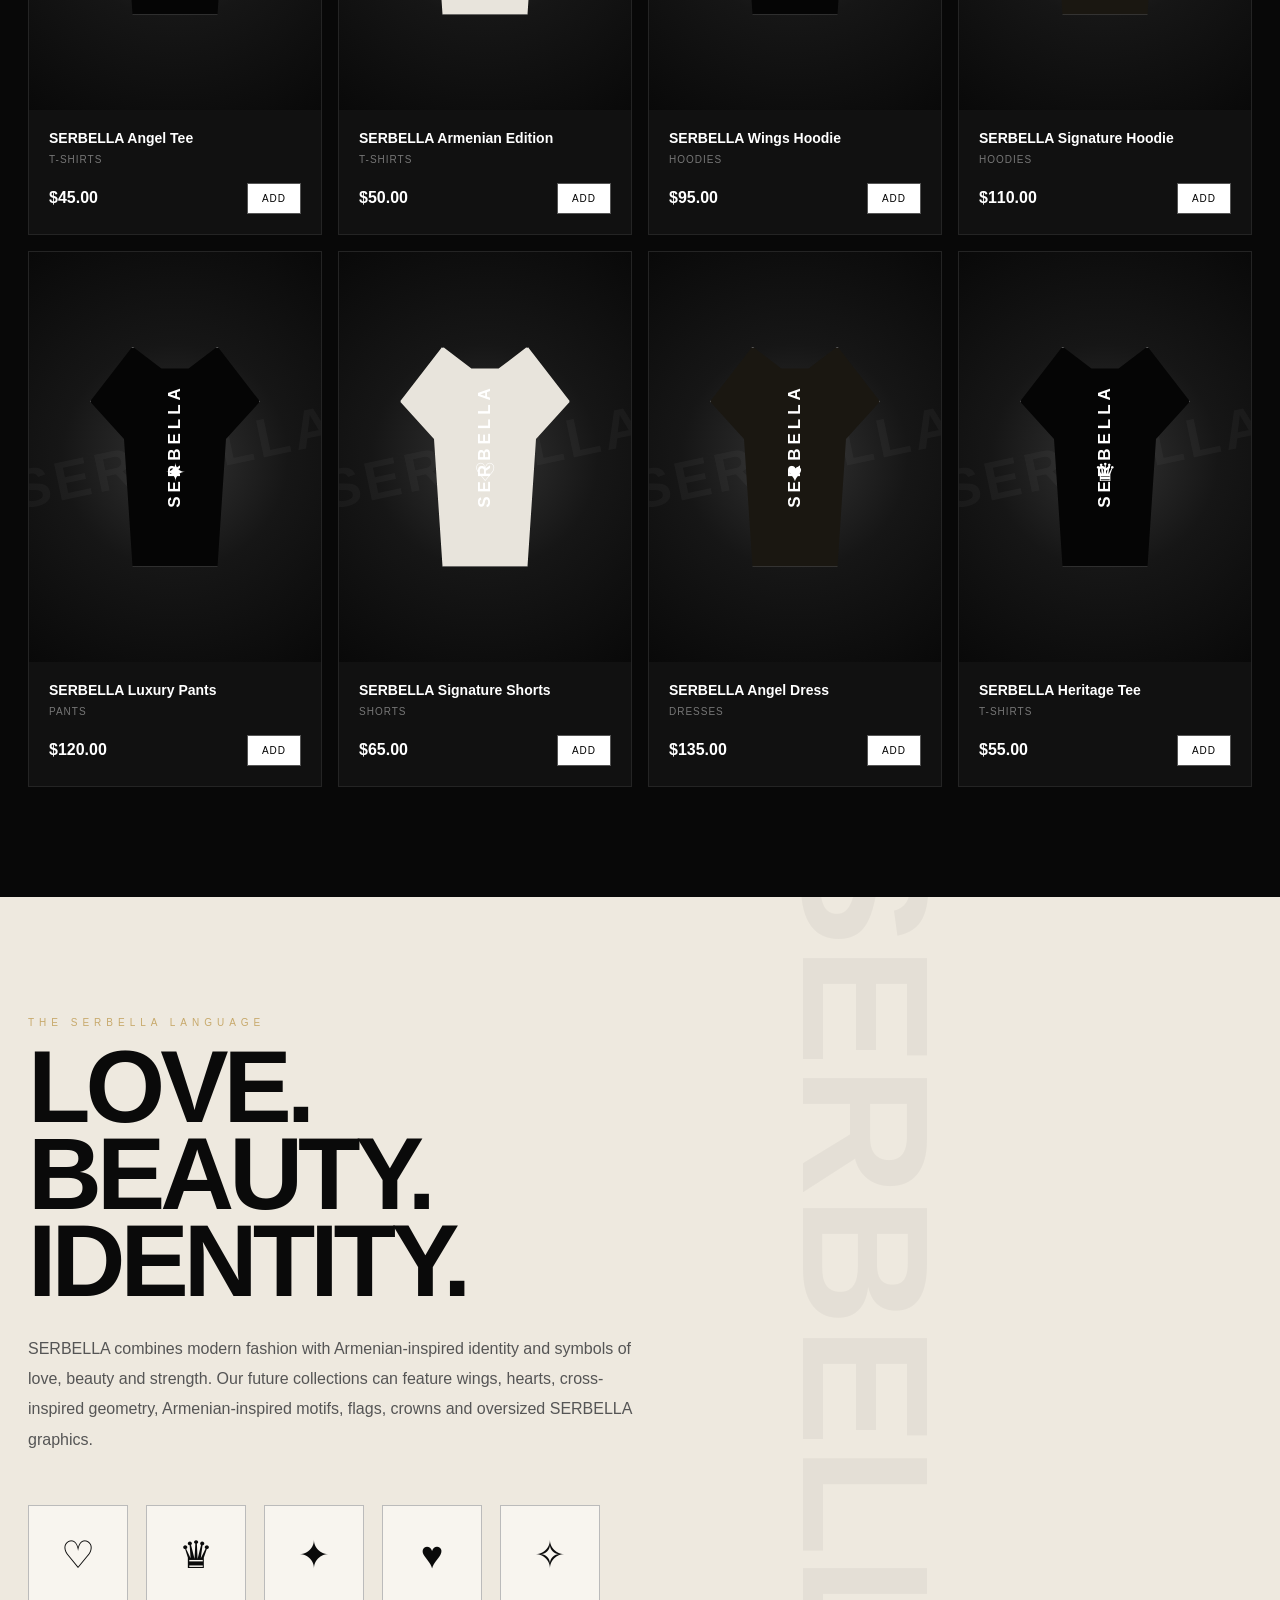
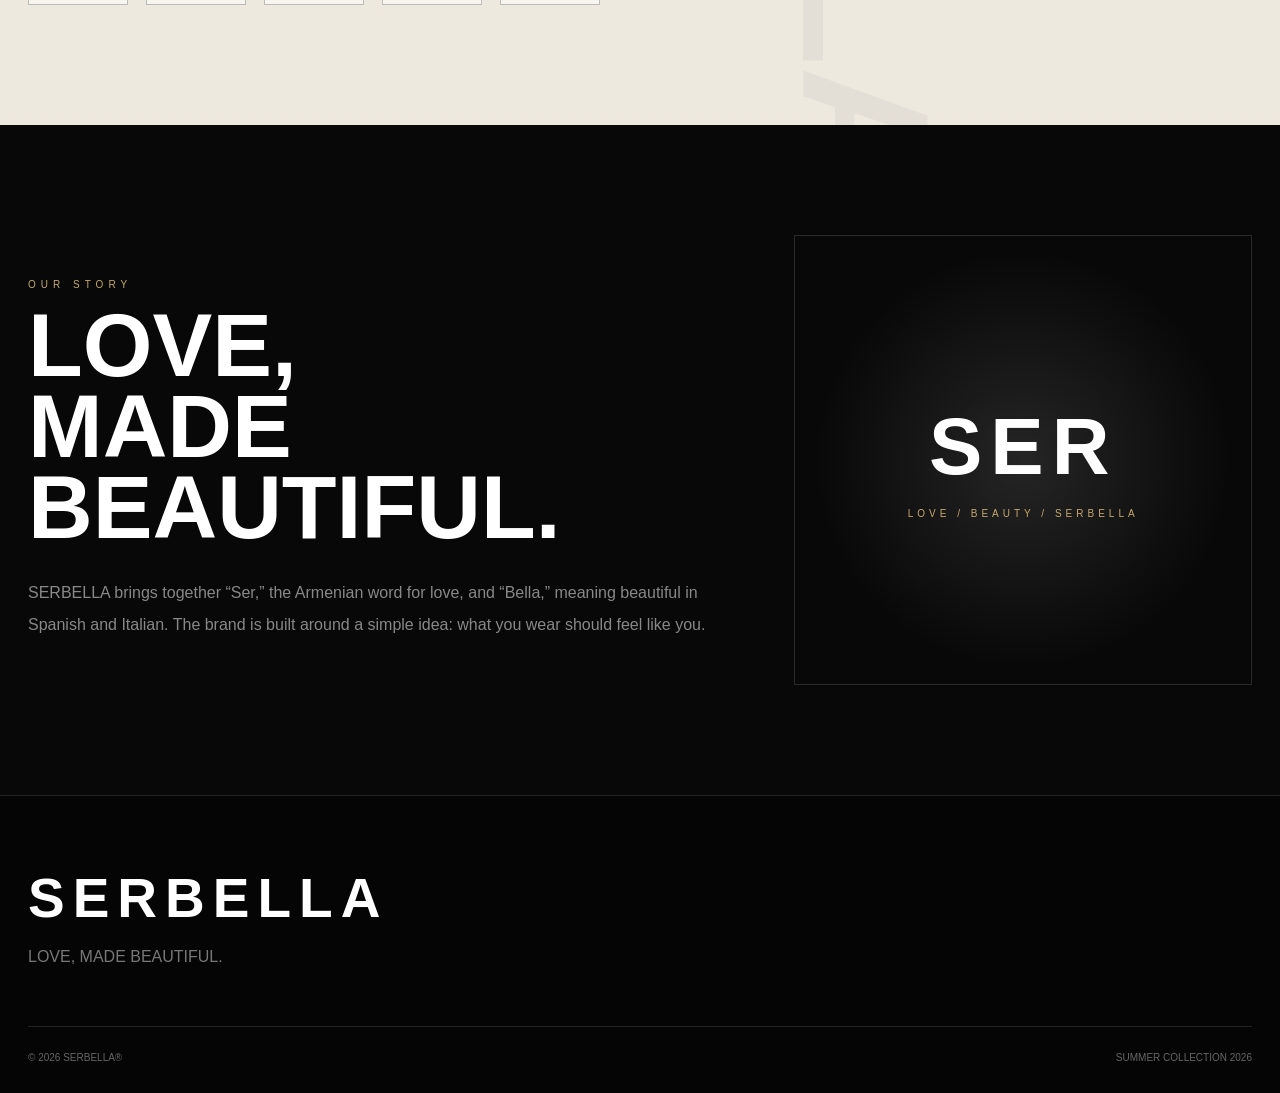
==== commit 64fcac45: "Update index.html" ====
--- a/index.html
+++ b/index.html
@@ -4,15 +4,16 @@
 <meta charset="UTF-8">
 <meta name="viewport" content="width=device-width, initial-scale=1.0">
 
-<title>SERBELLA® — Love, Made Beautiful.</title>
+<title>SERBELLA® — LOVE MADE BEAUTIFUL</title>
 
 <style>
 :root{
-  --black:#111;
-  --cream:#f5f2ec;
+  --black:#080808;
+  --dark:#111;
+  --cream:#eee9df;
   --white:#fff;
-  --gray:#777;
-  --line:#dedbd5;
+  --gold:#c7a96b;
+  --gray:#999;
 }
 
 *{
@@ -26,18 +27,9 @@
 }
 
 body{
+  background:var(--black);
+  color:white;
   font-family:Arial,Helvetica,sans-serif;
-  background:var(--cream);
-  color:var(--black);
-}
-
-button,
-input{
-  font:inherit;
-}
-
-button{
-  cursor:pointer;
 }
 
 a{
@@ -45,92 +37,132 @@
   text-decoration:none;
 }
 
-/* HEADER */
+button{
+  font:inherit;
+  cursor:pointer;
+}
+
+/* ================= HEADER ================= */
 
 header{
-  position:sticky;
+  position:fixed;
   top:0;
+  left:0;
+  right:0;
   z-index:100;
-  background:rgba(245,242,236,.94);
-  backdrop-filter:blur(15px);
-  border-bottom:1px solid var(--line);
+  background:rgba(8,8,8,.82);
+  backdrop-filter:blur(18px);
+  border-bottom:1px solid rgba(255,255,255,.1);
 }
 
 .nav{
-  max-width:1300px;
-  height:76px;
+  max-width:1400px;
+  height:78px;
   margin:auto;
-  padding:0 25px;
+  padding:0 28px;
   display:flex;
   align-items:center;
   justify-content:space-between;
 }
 
 .logo{
-  font-size:25px;
-  font-weight:800;
-  letter-spacing:6px;
-}
-
-.nav-links{
+  font-size:24px;
+  font-weight:900;
+  letter-spacing:7px;
+}
+
+.navlinks{
   display:flex;
-  gap:32px;
-  font-size:13px;
+  gap:35px;
+  font-size:11px;
+  letter-spacing:2px;
   text-transform:uppercase;
+}
+
+.navlinks a{
+  transition:.3s;
+}
+
+.navlinks a:hover{
+  color:var(--gold);
+}
+
+.bag{
+  background:white;
+  color:black;
+  border:0;
+  padding:12px 18px;
+  border-radius:30px;
+  font-size:11px;
   letter-spacing:1px;
 }
 
-.nav-links a:hover{
-  opacity:.55;
-}
-
-.bag-button{
-  border:1px solid var(--black);
-  background:var(--black);
-  color:white;
-  padding:11px 17px;
-  border-radius:30px;
-}
-
-/* HERO */
+/* ================= HERO ================= */
 
 .hero{
-  min-height:calc(100vh - 76px);
+  min-height:100vh;
+  position:relative;
+  overflow:hidden;
   display:flex;
   align-items:center;
   justify-content:center;
   text-align:center;
-  padding:70px 20px;
   background:
-    radial-gradient(circle at 20% 20%,#fff 0,transparent 35%),
-    linear-gradient(135deg,#ded8ce,#f9f7f2 55%,#e8e2d8);
+    radial-gradient(circle at 50% 45%,#29251f 0,#0b0b0b 42%,#050505 75%);
+}
+
+.hero-bg-text{
+  position:absolute;
+  font-size:clamp(100px,22vw,330px);
+  font-weight:900;
+  letter-spacing:-15px;
+  color:rgba(255,255,255,.025);
+  white-space:nowrap;
+  user-select:none;
+}
+
+.hero-wings{
+  position:absolute;
+  font-size:170px;
+  opacity:.07;
+  letter-spacing:40px;
 }
 
 .hero-content{
+  position:relative;
+  z-index:2;
   max-width:900px;
-}
-
-.hero-label{
-  font-size:11px;
+  padding:120px 20px 60px;
+}
+
+.hero-small{
+  font-size:10px;
+  letter-spacing:6px;
+  color:#aaa;
+  margin-bottom:30px;
+}
+
+.hero h1{
+  font-size:clamp(65px,13vw,170px);
+  line-height:.8;
+  letter-spacing:12px;
+  font-weight:900;
+  margin-bottom:35px;
+}
+
+.hero-tagline{
+  font-size:14px;
   letter-spacing:5px;
   text-transform:uppercase;
-  margin-bottom:28px;
-}
-
-.hero h1{
-  font-size:clamp(60px,12vw,145px);
-  letter-spacing:12px;
-  line-height:.86;
-  font-weight:800;
-  margin-bottom:32px;
-}
-
-.hero p{
-  max-width:650px;
-  margin:auto;
-  color:#555;
-  font-size:18px;
-  line-height:1.7;
+  color:#c9c4ba;
+}
+
+.hero-description{
+  max-width:600px;
+  margin:25px auto;
+  color:#999;
+  line-height:1.8;
+  font-size:15px;
 }
 
 .hero-buttons{
@@ -141,98 +173,169 @@
   display:inline-block;
   padding:16px 27px;
   margin:5px;
-  border:1px solid var(--black);
+  border:1px solid white;
+  font-size:10px;
+  letter-spacing:2px;
   text-transform:uppercase;
-  letter-spacing:1.5px;
-  font-size:12px;
-  transition:.25s;
+  transition:.3s;
+}
+
+.btn-white{
+  background:white;
+  color:black;
 }
 
 .btn-dark{
-  background:var(--black);
+  background:transparent;
   color:white;
 }
 
-.btn-light{
-  background:transparent;
-}
-
 .btn:hover{
-  transform:translateY(-2px);
-}
-
-/* COLLECTION */
+  transform:translateY(-3px);
+}
+
+/* ================= MARQUEE ================= */
+
+.marquee{
+  overflow:hidden;
+  white-space:nowrap;
+  border-top:1px solid #222;
+  border-bottom:1px solid #222;
+  padding:17px 0;
+  background:#0b0b0b;
+}
+
+.marquee-track{
+  display:inline-block;
+  animation:move 25s linear infinite;
+  font-size:11px;
+  letter-spacing:5px;
+  color:#aaa;
+}
+
+@keyframes move{
+  from{transform:translateX(0)}
+  to{transform:translateX(-50%)}
+}
+
+/* ================= SECTION ================= */
 
 .section{
-  max-width:1300px;
+  max-width:1400px;
   margin:auto;
-  padding:100px 25px;
-}
-
-.heading{
-  margin-bottom:40px;
-}
-
-.heading-label{
-  font-size:11px;
-  letter-spacing:4px;
+  padding:110px 28px;
+}
+
+.label{
+  color:var(--gold);
+  font-size:10px;
+  letter-spacing:5px;
   text-transform:uppercase;
-  color:#777;
-  margin-bottom:12px;
-}
-
-.heading h2{
-  font-size:clamp(35px,6vw,65px);
-  letter-spacing:-2px;
-}
-
-.filters{
-  display:flex;
-  gap:8px;
-  flex-wrap:wrap;
-  margin-bottom:30px;
-}
-
-.filter{
-  border:1px solid #bbb;
-  background:transparent;
-  padding:10px 18px;
-  border-radius:30px;
-}
-
-.filter.active,
-.filter:hover{
-  background:var(--black);
-  color:white;
-}
-
-/* PRODUCTS */
+  margin-bottom:15px;
+}
+
+.title{
+  font-size:clamp(40px,7vw,80px);
+  letter-spacing:-3px;
+  line-height:.95;
+}
+
+.subtitle{
+  color:#888;
+  max-width:600px;
+  line-height:1.8;
+  margin-top:20px;
+}
+
+/* ================= PRODUCTS ================= */
 
 .products{
   display:grid;
   grid-template-columns:repeat(4,1fr);
-  gap:18px;
+  gap:16px;
+  margin-top:55px;
 }
 
 .product{
-  background:white;
-  border:1px solid var(--line);
+  background:#111;
+  border:1px solid #242424;
   overflow:hidden;
-  transition:.3s;
+  transition:.35s;
 }
 
 .product:hover{
-  transform:translateY(-5px);
-  box-shadow:0 15px 35px rgba(0,0,0,.08);
-}
-
-.product-image{
-  height:350px;
+  transform:translateY(-8px);
+  border-color:#555;
+}
+
+.product-art{
+  height:410px;
+  position:relative;
+  overflow:hidden;
   display:flex;
   align-items:center;
   justify-content:center;
-  background:#e9e4dc;
-  font-size:70px;
+  background:
+    radial-gradient(circle,#333 0,#161616 45%,#090909 100%);
+}
+
+.product-art::after{
+  content:"SERBELLA";
+  position:absolute;
+  font-size:55px;
+  font-weight:900;
+  letter-spacing:4px;
+  color:rgba(255,255,255,.035);
+  transform:rotate(-12deg);
+}
+
+.clothing{
+  position:relative;
+  z-index:2;
+  width:170px;
+  height:220px;
+  background:#050505;
+  clip-path:polygon(
+    25% 0,
+    42% 10%,
+    58% 10%,
+    75% 0,
+    100% 25%,
+    80% 42%,
+    75% 100%,
+    25% 100%,
+    20% 42%,
+    0 25%
+  );
+  border:1px solid #555;
+  box-shadow:0 25px 50px rgba(0,0,0,.6);
+}
+
+.clothing.light{
+  background:#e8e4dc;
+}
+
+.clothing.gold{
+  background:#1a1711;
+}
+
+.clothing-text{
+  position:absolute;
+  top:45%;
+  left:50%;
+  transform:translate(-50%,-50%) rotate(-90deg);
+  white-space:nowrap;
+  font-size:17px;
+  font-weight:900;
+  letter-spacing:4px;
+}
+
+.clothing-symbol{
+  position:absolute;
+  top:57%;
+  left:50%;
+  transform:translate(-50%,-50%);
+  font-size:25px;
 }
 
 .product-info{
@@ -240,189 +343,206 @@
 }
 
 .product-name{
+  font-size:14px;
   font-weight:bold;
-  font-size:16px;
-  margin-bottom:7px;
+  margin-bottom:8px;
 }
 
 .product-category{
-  color:#888;
-  font-size:12px;
-  margin-bottom:15px;
-}
-
-.product-bottom{
+  font-size:10px;
+  color:#777;
+  letter-spacing:1px;
+  text-transform:uppercase;
+}
+
+.product-row{
+  display:flex;
+  justify-content:space-between;
+  align-items:center;
+  margin-top:18px;
+}
+
+.price{
+  font-weight:bold;
+}
+
+.add{
+  border:1px solid #555;
+  background:white;
+  color:black;
+  padding:9px 14px;
+  font-size:10px;
+  letter-spacing:1px;
+}
+
+/* ================= BRAND DESIGN ================= */
+
+.design{
+  background:#eee9df;
+  color:#0a0a0a;
+  position:relative;
+  overflow:hidden;
+}
+
+.design-inner{
+  max-width:1400px;
+  margin:auto;
+  padding:120px 28px;
+  position:relative;
+}
+
+.design-bg{
+  position:absolute;
+  right:-70px;
+  top:50%;
+  transform:translateY(-50%) rotate(90deg);
+  font-size:180px;
+  font-weight:900;
+  color:rgba(0,0,0,.04);
+}
+
+.design h2{
+  font-size:clamp(50px,8vw,110px);
+  line-height:.85;
+  max-width:900px;
+  letter-spacing:-5px;
+}
+
+.design-copy{
+  max-width:620px;
+  margin-top:30px;
+  line-height:1.9;
+  color:#555;
+}
+
+.symbols{
+  display:flex;
+  gap:18px;
+  flex-wrap:wrap;
+  margin-top:50px;
+}
+
+.symbol{
+  border:1px solid #bbb;
+  width:100px;
+  height:100px;
   display:flex;
   align-items:center;
-  justify-content:space-between;
-  gap:10px;
-}
-
-.product-price{
-  font-weight:bold;
-}
-
-.add-button{
-  border:0;
-  background:var(--black);
-  color:white;
-  padding:10px 14px;
-}
-
-/* STORY */
+  justify-content:center;
+  font-size:38px;
+  background:#f8f5ef;
+}
+
+.symbol small{
+  display:block;
+  font-size:8px;
+}
+
+/* ================= STORY ================= */
 
 .story{
-  background:var(--black);
-  color:white;
-}
-
-.story-inner{
-  max-width:1300px;
+  background:#080808;
+}
+
+.story-grid{
+  display:grid;
+  grid-template-columns:1.2fr .8fr;
+  gap:80px;
+  align-items:center;
+}
+
+.story h2{
+  font-size:clamp(50px,7vw,100px);
+  line-height:.9;
+}
+
+.story-text{
+  color:#888;
+  line-height:2;
+  margin-top:30px;
+}
+
+.story-card{
+  border:1px solid #292929;
+  min-height:450px;
+  display:flex;
+  align-items:center;
+  justify-content:center;
+  text-align:center;
+  background:
+    radial-gradient(circle,#252525,#080808 65%);
+}
+
+.story-card-big{
+  font-size:80px;
+  font-weight:900;
+  letter-spacing:8px;
+}
+
+.story-card-small{
+  color:var(--gold);
+  letter-spacing:4px;
+  font-size:10px;
+  margin-top:15px;
+}
+
+/* ================= FOOTER ================= */
+
+footer{
+  background:#050505;
+  border-top:1px solid #222;
+  padding:70px 28px 30px;
+}
+
+.footer{
+  max-width:1400px;
   margin:auto;
-  padding:110px 25px;
-}
-
-.story-label{
-  color:#aaa;
-  font-size:11px;
-  letter-spacing:5px;
-  margin-bottom:20px;
-}
-
-.story h2{
-  font-size:clamp(45px,7vw,90px);
-  line-height:.95;
-  max-width:800px;
-  margin-bottom:30px;
-}
-
-.story-text{
-  color:#cfcfcf;
-  max-width:700px;
-  line-height:1.9;
-  font-size:17px;
-}
-
-.values{
-  display:grid;
-  grid-template-columns:repeat(4,1fr);
-  gap:30px;
-  margin-top:70px;
-}
-
-.value{
-  border-top:1px solid #444;
-  padding-top:20px;
-}
-
-.value-number{
-  color:#999;
-  font-size:12px;
-  margin-bottom:15px;
-}
-
-.value-title{
-  font-weight:bold;
-  margin-bottom:10px;
-}
-
-/* NEWSLETTER */
-
-.newsletter{
-  text-align:center;
-  max-width:800px;
-  margin:auto;
-}
-
-.newsletter h2{
-  font-size:45px;
-  margin-bottom:15px;
-}
-
-.newsletter p{
-  color:#777;
-  line-height:1.7;
-  margin-bottom:25px;
-}
-
-.newsletter-form{
-  display:flex;
-  max-width:500px;
-  margin:auto;
-}
-
-.newsletter-form input{
-  flex:1;
-  min-width:0;
-  border:1px solid #bbb;
-  background:white;
-  padding:15px;
-  outline:none;
-}
-
-.newsletter-form button{
-  background:var(--black);
-  color:white;
-  border:0;
-  padding:15px 22px;
-}
-
-/* FOOTER */
-
-footer{
-  background:#0c0c0c;
-  color:#aaa;
-  padding:45px 25px;
-}
-
-.footer-inner{
-  max-width:1300px;
-  margin:auto;
+}
+
+.footer-logo{
+  font-size:55px;
+  font-weight:900;
+  letter-spacing:8px;
+}
+
+.footer-bottom{
+  border-top:1px solid #222;
+  margin-top:60px;
+  padding-top:25px;
   display:flex;
   justify-content:space-between;
-  gap:30px;
-}
-
-.footer-logo{
-  color:white;
-  font-size:22px;
-  font-weight:bold;
-  letter-spacing:5px;
-}
-
-.footer-links{
-  display:flex;
-  gap:25px;
-  font-size:12px;
-}
-
-/* CART */
-
-.cart-overlay{
+  color:#666;
+  font-size:10px;
+}
+
+/* ================= CART ================= */
+
+.overlay{
   position:fixed;
   inset:0;
-  background:rgba(0,0,0,.45);
-  z-index:150;
+  background:rgba(0,0,0,.7);
+  z-index:200;
   opacity:0;
   pointer-events:none;
   transition:.3s;
 }
 
-.cart-overlay.open{
+.overlay.open{
   opacity:1;
   pointer-events:auto;
 }
 
 .cart{
   position:fixed;
+  z-index:250;
+  top:0;
   right:0;
-  top:0;
+  height:100%;
   width:min(450px,100%);
-  height:100%;
-  background:white;
-  z-index:200;
+  background:#f5f2ec;
+  color:#111;
   transform:translateX(100%);
-  transition:.3s;
+  transition:.35s;
   padding:25px;
   overflow:auto;
 }
@@ -431,42 +551,41 @@
   transform:translateX(0);
 }
 
-.cart-header{
+.cart-head{
   display:flex;
   justify-content:space-between;
   align-items:center;
-  border-bottom:1px solid var(--line);
+  border-bottom:1px solid #ccc;
   padding-bottom:20px;
 }
 
-.close-cart{
+.close{
   border:0;
-  background:#eee;
+  background:#ddd;
   width:38px;
   height:38px;
   border-radius:50%;
 }
 
 .cart-items{
-  padding:10px 0;
+  padding:15px 0;
 }
 
 .cart-item{
   display:flex;
   justify-content:space-between;
-  gap:15px;
-  padding:20px 0;
-  border-bottom:1px solid var(--line);
+  border-bottom:1px solid #ccc;
+  padding:18px 0;
 }
 
 .remove{
   border:0;
   background:none;
   text-decoration:underline;
-  font-size:12px;
-}
-
-.cart-total{
+  font-size:11px;
+}
+
+.total{
   display:flex;
   justify-content:space-between;
   font-size:20px;
@@ -477,17 +596,17 @@
 .checkout{
   width:100%;
   border:0;
-  background:var(--black);
+  background:#080808;
   color:white;
   padding:17px;
-  letter-spacing:1px;
-}
-
-/* MOBILE */
-
-@media(max-width:900px){
-
-  .nav-links{
+  letter-spacing:2px;
+}
+
+/* ================= MOBILE ================= */
+
+@media(max-width:950px){
+
+  .navlinks{
     display:none;
   }
 
@@ -495,12 +614,8 @@
     grid-template-columns:repeat(2,1fr);
   }
 
-  .values{
-    grid-template-columns:repeat(2,1fr);
-  }
-
-  .product-image{
-    height:260px;
+  .story-grid{
+    grid-template-columns:1fr;
   }
 
 }
@@ -508,39 +623,53 @@
 @media(max-width:550px){
 
   .nav{
+    height:68px;
     padding:0 15px;
   }
 
   .logo{
-    font-size:20px;
+    font-size:19px;
     letter-spacing:4px;
   }
 
+  .bag{
+    padding:10px 13px;
+  }
+
   .hero{
-    min-height:650px;
+    min-height:850px;
   }
 
   .hero h1{
     font-size:62px;
-    letter-spacing:7px;
-  }
-
-  .hero p{
-    font-size:15px;
-  }
-
-  .section{
-    padding:70px 15px;
+    letter-spacing:6px;
+  }
+
+  .hero-wings{
+    font-size:100px;
+  }
+
+  .section,
+  .design-inner{
+    padding:80px 16px;
   }
 
   .products{
     grid-template-columns:1fr 1fr;
-    gap:10px;
-  }
-
-  .product-image{
-    height:200px;
-    font-size:48px;
+    gap:9px;
+  }
+
+  .product-art{
+    height:260px;
+  }
+
+  .clothing{
+    width:110px;
+    height:160px;
+  }
+
+  .clothing-text{
+    font-size:11px;
   }
 
   .product-info{
@@ -548,42 +677,38 @@
   }
 
   .product-name{
-    font-size:13px;
-  }
-
-  .product-bottom{
+    font-size:12px;
+  }
+
+  .product-row{
     display:block;
   }
 
-  .add-button{
+  .add{
     width:100%;
     margin-top:10px;
   }
 
-  .values{
-    grid-template-columns:1fr;
-  }
-
-  .newsletter-form{
+  .design h2{
+    letter-spacing:-3px;
+  }
+
+  .symbols{
+    gap:8px;
+  }
+
+  .symbol{
+    width:75px;
+    height:75px;
+  }
+
+  .footer-logo{
+    font-size:35px;
+  }
+
+  .footer-bottom{
     display:block;
-  }
-
-  .newsletter-form input,
-  .newsletter-form button{
-    width:100%;
-  }
-
-  .newsletter-form button{
-    margin-top:8px;
-  }
-
-  .footer-inner{
-    display:block;
-  }
-
-  .footer-links{
-    margin-top:25px;
-    flex-wrap:wrap;
+    line-height:2;
   }
 
 }
@@ -593,509 +718,482 @@
 <body>
 
 <header>
-  <div class="nav">
-
-    <a class="logo" href="#">SERBELLA</a>
-
-    <nav class="nav-links">
-      <a href="#shop">Shop</a>
-      <a href="#story">Our Story</a>
-      <a href="#contact">Contact</a>
-    </nav>
-
-    <button class="bag-button" onclick="openCart()">
-      Bag (<span id="bagCount">0</span>)
-    </button>
-
-  </div>
+
+<div class="nav">
+
+<a href="#" class="logo">SERBELLA</a>
+
+<nav class="navlinks">
+<a href="#shop">Shop</a>
+<a href="#design">Design</a>
+<a href="#story">Our Story</a>
+</nav>
+
+<button class="bag" onclick="openCart()">
+BAG (<span id="count">0</span>)
+</button>
+
+</div>
+
 </header>
 
+<!-- HERO -->
+
 <section class="hero">
 
-  <div class="hero-content">
-
-    <div class="hero-label">
-      SERBELLA SUMMER COLLECTION 2026
-    </div>
-
-    <h1>SERBELLA</h1>
-
-    <p>
-      Love, made beautiful.
-      Modern essentials designed with clean silhouettes,
-      soft fabrics and timeless SERBELLA details.
-    </p>
-
-    <div class="hero-buttons">
-      <a href="#shop" class="btn btn-dark">
-        Shop Collection
-      </a>
-
-      <a href="#story" class="btn btn-light">
-        Discover SERBELLA
-      </a>
-    </div>
-
-  </div>
+<div class="hero-bg-text">SERBELLA</div>
+
+<div class="hero-wings">♛</div>
+
+<div class="hero-content">
+
+<div class="hero-small">
+SERBELLA® / SUMMER 2026
+</div>
+
+<h1>SERBELLA</h1>
+
+<div class="hero-tagline">
+LOVE • MADE • BEAUTIFUL
+</div>
+
+<p class="hero-description">
+A new expression of modern Armenian-inspired luxury.
+Clean silhouettes, powerful graphics and timeless pieces
+created to be worn with confidence.
+</p>
+
+<div class="hero-buttons">
+
+<a href="#shop" class="btn btn-white">
+Shop Collection
+</a>
+
+<a href="#design" class="btn btn-dark">
+Explore The Design
+</a>
+
+</div>
+
+</div>
 
 </section>
 
+<!-- MARQUEE -->
+
+<div class="marquee">
+
+<div class="marquee-track">
+SERBELLA ® &nbsp; LOVE MADE BEAUTIFUL &nbsp;
+SERBELLA ® &nbsp; SUMMER 2026 &nbsp;
+SERBELLA ® &nbsp; LOVE MADE BEAUTIFUL &nbsp;
+SERBELLA ® &nbsp; SUMMER 2026 &nbsp;
+SERBELLA ® &nbsp; LOVE MADE BEAUTIFUL &nbsp;
+SERBELLA ® &nbsp; SUMMER 2026 &nbsp;
+</div>
+
+</div>
+
+<!-- SHOP -->
+
 <section class="section" id="shop">
 
-  <div class="heading">
-    <div class="heading-label">The Collection</div>
-    <h2>Made to live in.</h2>
-  </div>
-
-  <div class="filters">
-
-    <button class="filter active"
-      onclick="filterProducts('All',this)">
-      All
-    </button>
-
-    <button class="filter"
-      onclick="filterProducts('T-Shirts',this)">
-      T-Shirts
-    </button>
-
-    <button class="filter"
-      onclick="filterProducts('Hoodies',this)">
-      Hoodies
-    </button>
-
-    <button class="filter"
-      onclick="filterProducts('Pants',this)">
-      Pants
-    </button>
-
-    <button class="filter"
-      onclick="filterProducts('Shorts',this)">
-      Shorts
-    </button>
-
-    <button class="filter"
-      onclick="filterProducts('Dresses',this)">
-      Dresses
-    </button>
-
-  </div>
-
-  <div class="products" id="products"></div>
+<div class="label">
+THE COLLECTION
+</div>
+
+<h2 class="title">
+SERBELLA ESSENTIALS
+</h2>
+
+<p class="subtitle">
+Signature pieces featuring bold SERBELLA branding,
+minimal luxury details and original graphics.
+</p>
+
+<div class="products" id="products"></div>
 
 </section>
 
-<section class="story" id="story">
-
-  <div class="story-inner">
-
-    <div class="story-label">
-      OUR STORY
-    </div>
-
-    <h2>
-      Love, Made Beautiful.
-    </h2>
-
-    <p class="story-text">
-      SERBELLA brings together “Ser,” the Armenian word for love,
-      and “Bella,” meaning beautiful in Spanish and Italian.
-      We created SERBELLA around a simple belief:
-      what you wear should feel like you.
-      Our collections are designed to be easy, modern,
-      comfortable and memorable.
-    </p>
-
-    <div class="values">
-
-      <div class="value">
-        <div class="value-number">01</div>
-        <div class="value-title">Premium Quality</div>
-        <p>Thoughtful materials and clean finishing.</p>
-      </div>
-
-      <div class="value">
-        <div class="value-number">02</div>
-        <div class="value-title">Timeless Design</div>
-        <p>Pieces designed to go beyond one season.</p>
-      </div>
-
-      <div class="value">
-        <div class="value-number">03</div>
-        <div class="value-title">Comfort First</div>
-        <p>Relaxed pieces made for everyday life.</p>
-      </div>
-
-      <div class="value">
-        <div class="value-number">04</div>
-        <div class="value-title">SERBELLA Identity</div>
-        <p>A recognizable world built around love and beauty.</p>
-      </div>
-
-    </div>
-
-  </div>
+<!-- DESIGN -->
+
+<section class="design" id="design">
+
+<div class="design-bg">
+SERBELLA
+</div>
+
+<div class="design-inner">
+
+<div class="label">
+THE SERBELLA LANGUAGE
+</div>
+
+<h2>
+LOVE.<br>
+BEAUTY.<br>
+IDENTITY.
+</h2>
+
+<p class="design-copy">
+SERBELLA combines modern fashion with Armenian-inspired
+identity and symbols of love, beauty and strength.
+Our future collections can feature wings, hearts,
+cross-inspired geometry, Armenian-inspired motifs,
+flags, crowns and oversized SERBELLA graphics.
+</p>
+
+<div class="symbols">
+
+<div class="symbol">♡</div>
+<div class="symbol">♛</div>
+<div class="symbol">✦</div>
+<div class="symbol">♥</div>
+<div class="symbol">✧</div>
+
+</div>
+
+</div>
 
 </section>
 
-<section class="section" id="contact">
-
-  <div class="newsletter">
-
-    <div class="heading-label">
-      STAY CONNECTED
-    </div>
-
-    <h2>
-      Join SERBELLA.
-    </h2>
-
-    <p>
-      Be the first to know about new collections,
-      releases and SERBELLA updates.
-    </p>
-
-    <form class="newsletter-form" onsubmit="subscribe(event)">
-
-      <input
-        type="email"
-        placeholder="Your email address"
-        required
-      >
-
-      <button type="submit">
-        JOIN
-      </button>
-
-    </form>
-
-  </div>
+<!-- STORY -->
+
+<section class="section story" id="story">
+
+<div class="story-grid">
+
+<div>
+
+<div class="label">
+OUR STORY
+</div>
+
+<h2>
+LOVE,<br>
+MADE<br>
+BEAUTIFUL.
+</h2>
+
+<p class="story-text">
+SERBELLA brings together “Ser,” the Armenian word for love,
+and “Bella,” meaning beautiful in Spanish and Italian.
+The brand is built around a simple idea:
+what you wear should feel like you.
+</p>
+
+</div>
+
+<div class="story-card">
+
+<div>
+
+<div class="story-card-big">
+SER
+</div>
+
+<div class="story-card-small">
+LOVE / BEAUTY / SERBELLA
+</div>
+
+</div>
+
+</div>
+
+</div>
 
 </section>
 
+<!-- FOOTER -->
+
 <footer>
 
-  <div class="footer-inner">
-
-    <div class="footer-logo">
-      SERBELLA
-    </div>
-
-    <div class="footer-links">
-      <a href="#shop">Shop</a>
-      <a href="#story">Our Story</a>
-      <a href="#contact">Contact</a>
-    </div>
-
-    <div>
-      © 2026 SERBELLA®
-    </div>
-
-  </div>
+<div class="footer">
+
+<div class="footer-logo">
+SERBELLA
+</div>
+
+<div style="margin-top:18px;color:#777">
+LOVE, MADE BEAUTIFUL.
+</div>
+
+<div class="footer-bottom">
+
+<div>
+© 2026 SERBELLA®
+</div>
+
+<div>
+SUMMER COLLECTION 2026
+</div>
+
+</div>
+
+</div>
 
 </footer>
 
-<div
-  class="cart-overlay"
-  id="cartOverlay"
-  onclick="closeCart()">
-</div>
+<!-- CART -->
+
+<div class="overlay" id="overlay" onclick="closeCart()"></div>
 
 <aside class="cart" id="cart">
 
-  <div class="cart-header">
-
-    <h2>Your Bag</h2>
-
-    <button
-      class="close-cart"
-      onclick="closeCart()">
-      ×
-    </button>
-
-  </div>
-
-  <div
-    class="cart-items"
-    id="cartItems">
-  </div>
-
-  <div class="cart-total">
-
-    <span>Total</span>
-
-    <span>
-      $<span id="cartTotal">0.00</span>
-    </span>
-
-  </div>
-
-  <button
-    class="checkout"
-    onclick="checkout()">
-    CHECKOUT
-  </button>
+<div class="cart-head">
+
+<h2>Your Bag</h2>
+
+<button class="close" onclick="closeCart()">
+×
+</button>
+
+</div>
+
+<div class="cart-items" id="cartItems"></div>
+
+<div class="total">
+
+<span>Total</span>
+
+<span>
+$<span id="total">0.00</span>
+</span>
+
+</div>
+
+<button class="checkout" onclick="checkout()">
+CHECKOUT
+</button>
 
 </aside>
 
 <script>
 
-const products = [
-
-  {
-    name:"SERBELLA Essential Tee",
-    category:"T-Shirts",
-    price:35,
-    icon:"👕"
-  },
-
-  {
-    name:"SERBELLA Signature Tee",
-    category:"T-Shirts",
-    price:42,
-    icon:"👕"
-  },
-
-  {
-    name:"Classic SERBELLA Hoodie",
-    category:"Hoodies",
-    price:75,
-    icon:"🧥"
-  },
-
-  {
-    name:"Premium Logo Hoodie",
-    category:"Hoodies",
-    price:85,
-    icon:"🧥"
-  },
-
-  {
-    name:"Everyday Relaxed Pants",
-    category:"Pants",
-    price:70,
-    icon:"👖"
-  },
-
-  {
-    name:"SERBELLA Straight Pants",
-    category:"Pants",
-    price:78,
-    icon:"👖"
-  },
-
-  {
-    name:"Summer Essential Shorts",
-    category:"Shorts",
-    price:45,
-    icon:"🩳"
-  },
-
-  {
-    name:"SERBELLA Summer Dress",
-    category:"Dresses",
-    price:85,
-    icon:"👗"
-  }
+const products=[
+
+{
+name:"SERBELLA Angel Tee",
+category:"T-Shirts",
+price:45,
+type:"dark",
+symbol:"♡"
+},
+
+{
+name:"SERBELLA Armenian Edition",
+category:"T-Shirts",
+price:50,
+type:"light",
+symbol:"✦"
+},
+
+{
+name:"SERBELLA Wings Hoodie",
+category:"Hoodies",
+price:95,
+type:"dark",
+symbol:"♛"
+},
+
+{
+name:"SERBELLA Signature Hoodie",
+category:"Hoodies",
+price:110,
+type:"gold",
+symbol:"♥"
+},
+
+{
+name:"SERBELLA Luxury Pants",
+category:"Pants",
+price:120,
+type:"dark",
+symbol:"✦"
+},
+
+{
+name:"SERBELLA Signature Shorts",
+category:"Shorts",
+price:65,
+type:"light",
+symbol:"♡"
+},
+
+{
+name:"SERBELLA Angel Dress",
+category:"Dresses",
+price:135,
+type:"gold",
+symbol:"♥"
+},
+
+{
+name:"SERBELLA Heritage Tee",
+category:"T-Shirts",
+price:55,
+type:"dark",
+symbol:"♛"
+}
 
 ];
 
-let cart = [];
+let cart=[];
 
 function renderProducts(list=products){
 
-  const container =
-    document.getElementById("products");
-
-  container.innerHTML =
-    list.map(product => `
-
-      <article class="product">
-
-        <div class="product-image">
-          ${product.icon}
-        </div>
-
-        <div class="product-info">
-
-          <div class="product-name">
-            ${product.name}
-          </div>
-
-          <div class="product-category">
-            ${product.category}
-          </div>
-
-          <div class="product-bottom">
-
-            <div class="product-price">
-              $${product.price.toFixed(2)}
-            </div>
-
-            <button
-              class="add-button"
-              onclick="addToCart(${products.indexOf(product)})">
-
-              Add
-
-            </button>
-
-          </div>
-
-        </div>
-
-      </article>
-
-    `).join("");
-}
-
-function filterProducts(category,button){
-
-  document
-    .querySelectorAll(".filter")
-    .forEach(item =>
-      item.classList.remove("active")
-    );
-
-  button.classList.add("active");
-
-  if(category === "All"){
-
-    renderProducts(products);
-
-  }else{
-
-    renderProducts(
-      products.filter(
-        product =>
-          product.category === category
-      )
-    );
-
-  }
+const box=document.getElementById("products");
+
+box.innerHTML=list.map((p,i)=>`
+
+<article class="product">
+
+<div class="product-art">
+
+<div class="clothing ${p.type}">
+
+<div class="clothing-text">
+SERBELLA
+</div>
+
+<div class="clothing-symbol">
+${p.symbol}
+</div>
+
+</div>
+
+</div>
+
+<div class="product-info">
+
+<div class="product-name">
+${p.name}
+</div>
+
+<div class="product-category">
+${p.category}
+</div>
+
+<div class="product-row">
+
+<div class="price">
+$${p.price.toFixed(2)}
+</div>
+
+<button
+class="add"
+onclick="addToCart(${i})">
+ADD
+</button>
+
+</div>
+
+</div>
+
+</article>
+
+`).join("");
+
 }
 
 function addToCart(index){
 
-  cart.push(products[index]);
-
-  updateCart();
-
-  openCart();
-}
-
-function removeFromCart(index){
-
-  cart.splice(index,1);
-
-  updateCart();
+cart.push(products[index]);
+
+updateCart();
+
+openCart();
+
+}
+
+function removeItem(index){
+
+cart.splice(index,1);
+
+updateCart();
+
 }
 
 function updateCart(){
 
-  document.getElementById("bagCount")
-    .textContent = cart.length;
-
-  const container =
-    document.getElementById("cartItems");
-
-  if(cart.length === 0){
-
-    container.innerHTML =
-      "<p style='padding:25px 0;color:#777'>Your bag is empty.</p>";
-
-  }else{
-
-    container.innerHTML =
-      cart.map((product,index) => `
-
-        <div class="cart-item">
-
-          <div>
-
-            <strong>
-              ${product.name}
-            </strong>
-
-            <br>
-
-            <span>
-              $${product.price.toFixed(2)}
-            </span>
-
-          </div>
-
-          <button
-            class="remove"
-            onclick="removeFromCart(${index})">
-
-            Remove
-
-          </button>
-
-        </div>
-
-      `).join("");
-
-  }
-
-  const total =
-    cart.reduce(
-      (sum,product) =>
-        sum + product.price,
-      0
-    );
-
-  document.getElementById("cartTotal")
-    .textContent = total.toFixed(2);
+document.getElementById("count")
+.textContent=cart.length;
+
+const box=document.getElementById("cartItems");
+
+if(cart.length===0){
+
+box.innerHTML=
+"<p style='color:#777;padding:25px 0'>Your bag is empty.</p>";
+
+}else{
+
+box.innerHTML=cart.map((p,i)=>`
+
+<div class="cart-item">
+
+<div>
+<strong>${p.name}</strong>
+<br>
+$${p.price.toFixed(2)}
+</div>
+
+<button
+class="remove"
+onclick="removeItem(${i})">
+Remove
+</button>
+
+</div>
+
+`).join("");
+
+}
+
+const total=cart.reduce(
+(sum,p)=>sum+p.price,0
+);
+
+document.getElementById("total")
+.textContent=total.toFixed(2);
+
 }
 
 function openCart(){
 
-  document
-    .getElementById("cart")
-    .classList.add("open");
-
-  document
-    .getElementById("cartOverlay")
-    .classList.add("open");
+document.getElementById("cart")
+.classList.add("open");
+
+document.getElementById("overlay")
+.classList.add("open");
+
 }
 
 function closeCart(){
 
-  document
-    .getElementById("cart")
-    .classList.remove("open");
-
-  document
-    .getElementById("cartOverlay")
-    .classList.remove("open");
+document.getElementById("cart")
+.classList.remove("open");
+
+document.getElementById("overlay")
+.classList.remove("open");
+
 }
 
 function checkout(){
 
-  if(cart.length === 0){
-
-    alert("Your bag is empty.");
-
-    return;
-  }
-
-  alert(
-    "SERBELLA checkout is ready for the next step. " +
-    "A real payment provider must be connected before accepting real orders."
-  );
-}
-
-function subscribe(event){
-
-  event.preventDefault();
-
-  alert(
-    "Thank you for joining SERBELLA."
-  );
-
-  event.target.reset();
+if(cart.length===0){
+
+alert("Your SERBELLA bag is empty.");
+
+return;
+
+}
+
+alert(
+"SERBELLA checkout is ready. " +
+"A real payment provider must be connected before accepting real orders."
+);
+
 }
 
 renderProducts();
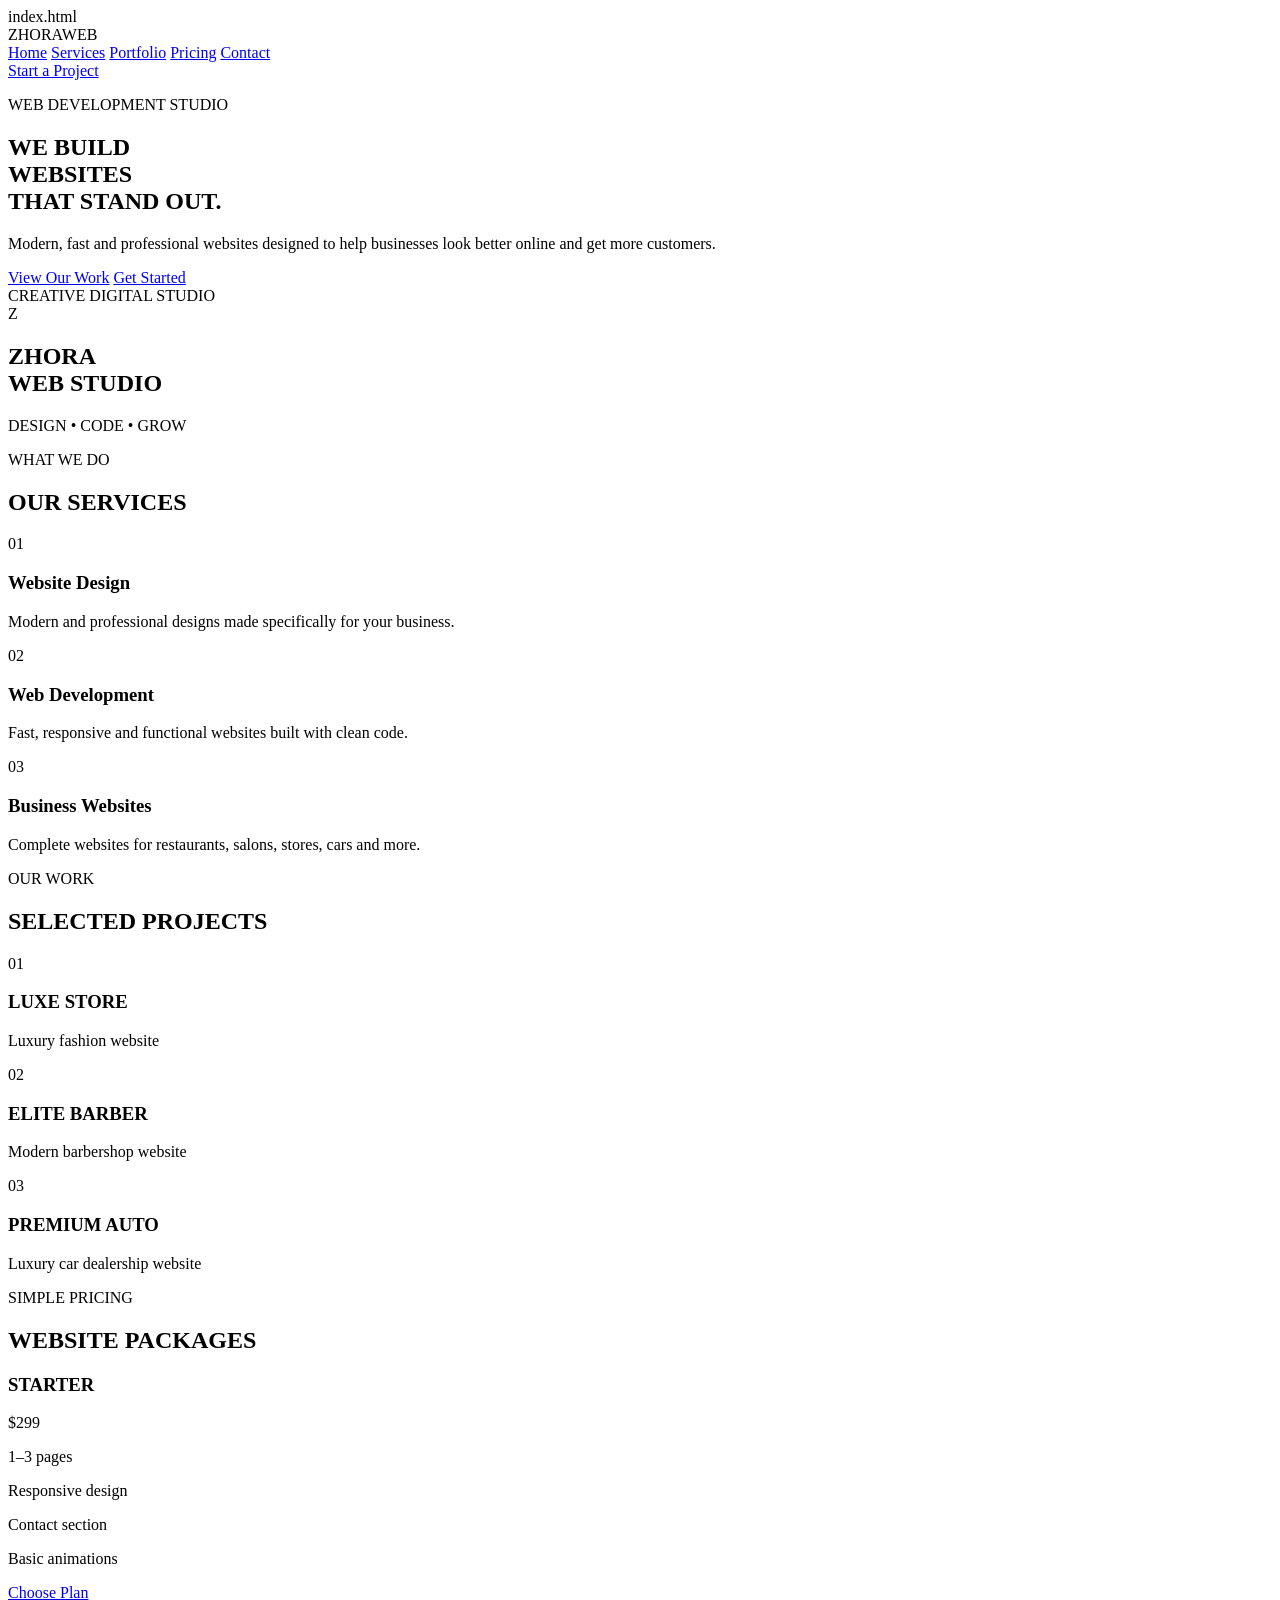
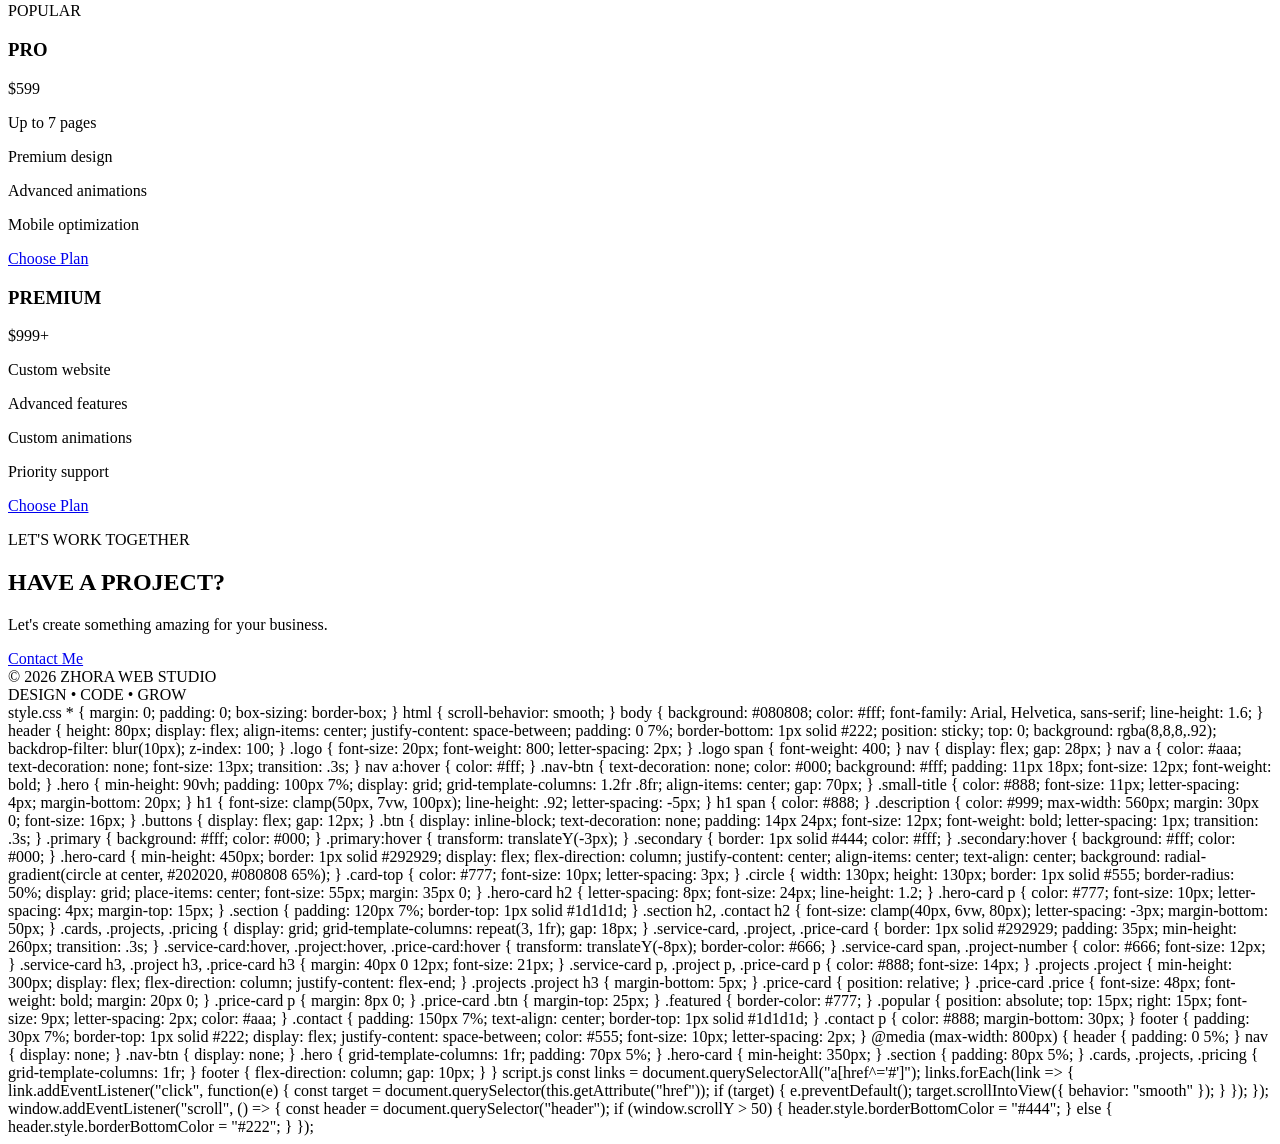
==== commit 426ce524: "update" ====
--- a/index.html
+++ b/index.html
@@ -1,1206 +1,437 @@
+index.html
+
 <!DOCTYPE html>
 <html lang="en">
 <head>
-<meta charset="UTF-8">
-<meta name="viewport" content="width=device-width, initial-scale=1.0">
-
-<title>SERBELLA® — LOVE MADE BEAUTIFUL</title>
-
-<style>
-:root{
-  --black:#080808;
-  --dark:#111;
-  --cream:#eee9df;
-  --white:#fff;
-  --gold:#c7a96b;
-  --gray:#999;
-}
-
-*{
-  box-sizing:border-box;
-  margin:0;
-  padding:0;
-}
-
-html{
-  scroll-behavior:smooth;
-}
-
-body{
-  background:var(--black);
-  color:white;
-  font-family:Arial,Helvetica,sans-serif;
-}
-
-a{
-  color:inherit;
-  text-decoration:none;
-}
-
-button{
-  font:inherit;
-  cursor:pointer;
-}
-
-/* ================= HEADER ================= */
-
-header{
-  position:fixed;
-  top:0;
-  left:0;
-  right:0;
-  z-index:100;
-  background:rgba(8,8,8,.82);
-  backdrop-filter:blur(18px);
-  border-bottom:1px solid rgba(255,255,255,.1);
-}
-
-.nav{
-  max-width:1400px;
-  height:78px;
-  margin:auto;
-  padding:0 28px;
-  display:flex;
-  align-items:center;
-  justify-content:space-between;
-}
-
-.logo{
-  font-size:24px;
-  font-weight:900;
-  letter-spacing:7px;
-}
-
-.navlinks{
-  display:flex;
-  gap:35px;
-  font-size:11px;
-  letter-spacing:2px;
-  text-transform:uppercase;
-}
-
-.navlinks a{
-  transition:.3s;
-}
-
-.navlinks a:hover{
-  color:var(--gold);
-}
-
-.bag{
-  background:white;
-  color:black;
-  border:0;
-  padding:12px 18px;
-  border-radius:30px;
-  font-size:11px;
-  letter-spacing:1px;
-}
-
-/* ================= HERO ================= */
-
-.hero{
-  min-height:100vh;
-  position:relative;
-  overflow:hidden;
-  display:flex;
-  align-items:center;
-  justify-content:center;
-  text-align:center;
-  background:
-    radial-gradient(circle at 50% 45%,#29251f 0,#0b0b0b 42%,#050505 75%);
-}
-
-.hero-bg-text{
-  position:absolute;
-  font-size:clamp(100px,22vw,330px);
-  font-weight:900;
-  letter-spacing:-15px;
-  color:rgba(255,255,255,.025);
-  white-space:nowrap;
-  user-select:none;
-}
-
-.hero-wings{
-  position:absolute;
-  font-size:170px;
-  opacity:.07;
-  letter-spacing:40px;
-}
-
-.hero-content{
-  position:relative;
-  z-index:2;
-  max-width:900px;
-  padding:120px 20px 60px;
-}
-
-.hero-small{
-  font-size:10px;
-  letter-spacing:6px;
-  color:#aaa;
-  margin-bottom:30px;
-}
-
-.hero h1{
-  font-size:clamp(65px,13vw,170px);
-  line-height:.8;
-  letter-spacing:12px;
-  font-weight:900;
-  margin-bottom:35px;
-}
-
-.hero-tagline{
-  font-size:14px;
-  letter-spacing:5px;
-  text-transform:uppercase;
-  color:#c9c4ba;
-}
-
-.hero-description{
-  max-width:600px;
-  margin:25px auto;
-  color:#999;
-  line-height:1.8;
-  font-size:15px;
-}
-
-.hero-buttons{
-  margin-top:35px;
-}
-
-.btn{
-  display:inline-block;
-  padding:16px 27px;
-  margin:5px;
-  border:1px solid white;
-  font-size:10px;
-  letter-spacing:2px;
-  text-transform:uppercase;
-  transition:.3s;
-}
-
-.btn-white{
-  background:white;
-  color:black;
-}
-
-.btn-dark{
-  background:transparent;
-  color:white;
-}
-
-.btn:hover{
-  transform:translateY(-3px);
-}
-
-/* ================= MARQUEE ================= */
-
-.marquee{
-  overflow:hidden;
-  white-space:nowrap;
-  border-top:1px solid #222;
-  border-bottom:1px solid #222;
-  padding:17px 0;
-  background:#0b0b0b;
-}
-
-.marquee-track{
-  display:inline-block;
-  animation:move 25s linear infinite;
-  font-size:11px;
-  letter-spacing:5px;
-  color:#aaa;
-}
-
-@keyframes move{
-  from{transform:translateX(0)}
-  to{transform:translateX(-50%)}
-}
-
-/* ================= SECTION ================= */
-
-.section{
-  max-width:1400px;
-  margin:auto;
-  padding:110px 28px;
-}
-
-.label{
-  color:var(--gold);
-  font-size:10px;
-  letter-spacing:5px;
-  text-transform:uppercase;
-  margin-bottom:15px;
-}
-
-.title{
-  font-size:clamp(40px,7vw,80px);
-  letter-spacing:-3px;
-  line-height:.95;
-}
-
-.subtitle{
-  color:#888;
-  max-width:600px;
-  line-height:1.8;
-  margin-top:20px;
-}
-
-/* ================= PRODUCTS ================= */
-
-.products{
-  display:grid;
-  grid-template-columns:repeat(4,1fr);
-  gap:16px;
-  margin-top:55px;
-}
-
-.product{
-  background:#111;
-  border:1px solid #242424;
-  overflow:hidden;
-  transition:.35s;
-}
-
-.product:hover{
-  transform:translateY(-8px);
-  border-color:#555;
-}
-
-.product-art{
-  height:410px;
-  position:relative;
-  overflow:hidden;
-  display:flex;
-  align-items:center;
-  justify-content:center;
-  background:
-    radial-gradient(circle,#333 0,#161616 45%,#090909 100%);
-}
-
-.product-art::after{
-  content:"SERBELLA";
-  position:absolute;
-  font-size:55px;
-  font-weight:900;
-  letter-spacing:4px;
-  color:rgba(255,255,255,.035);
-  transform:rotate(-12deg);
-}
-
-.clothing{
-  position:relative;
-  z-index:2;
-  width:170px;
-  height:220px;
-  background:#050505;
-  clip-path:polygon(
-    25% 0,
-    42% 10%,
-    58% 10%,
-    75% 0,
-    100% 25%,
-    80% 42%,
-    75% 100%,
-    25% 100%,
-    20% 42%,
-    0 25%
-  );
-  border:1px solid #555;
-  box-shadow:0 25px 50px rgba(0,0,0,.6);
-}
-
-.clothing.light{
-  background:#e8e4dc;
-}
-
-.clothing.gold{
-  background:#1a1711;
-}
-
-.clothing-text{
-  position:absolute;
-  top:45%;
-  left:50%;
-  transform:translate(-50%,-50%) rotate(-90deg);
-  white-space:nowrap;
-  font-size:17px;
-  font-weight:900;
-  letter-spacing:4px;
-}
-
-.clothing-symbol{
-  position:absolute;
-  top:57%;
-  left:50%;
-  transform:translate(-50%,-50%);
-  font-size:25px;
-}
-
-.product-info{
-  padding:20px;
-}
-
-.product-name{
-  font-size:14px;
-  font-weight:bold;
-  margin-bottom:8px;
-}
-
-.product-category{
-  font-size:10px;
-  color:#777;
-  letter-spacing:1px;
-  text-transform:uppercase;
-}
-
-.product-row{
-  display:flex;
-  justify-content:space-between;
-  align-items:center;
-  margin-top:18px;
-}
-
-.price{
-  font-weight:bold;
-}
-
-.add{
-  border:1px solid #555;
-  background:white;
-  color:black;
-  padding:9px 14px;
-  font-size:10px;
-  letter-spacing:1px;
-}
-
-/* ================= BRAND DESIGN ================= */
-
-.design{
-  background:#eee9df;
-  color:#0a0a0a;
-  position:relative;
-  overflow:hidden;
-}
-
-.design-inner{
-  max-width:1400px;
-  margin:auto;
-  padding:120px 28px;
-  position:relative;
-}
-
-.design-bg{
-  position:absolute;
-  right:-70px;
-  top:50%;
-  transform:translateY(-50%) rotate(90deg);
-  font-size:180px;
-  font-weight:900;
-  color:rgba(0,0,0,.04);
-}
-
-.design h2{
-  font-size:clamp(50px,8vw,110px);
-  line-height:.85;
-  max-width:900px;
-  letter-spacing:-5px;
-}
-
-.design-copy{
-  max-width:620px;
-  margin-top:30px;
-  line-height:1.9;
-  color:#555;
-}
-
-.symbols{
-  display:flex;
-  gap:18px;
-  flex-wrap:wrap;
-  margin-top:50px;
-}
-
-.symbol{
-  border:1px solid #bbb;
-  width:100px;
-  height:100px;
-  display:flex;
-  align-items:center;
-  justify-content:center;
-  font-size:38px;
-  background:#f8f5ef;
-}
-
-.symbol small{
-  display:block;
-  font-size:8px;
-}
-
-/* ================= STORY ================= */
-
-.story{
-  background:#080808;
-}
-
-.story-grid{
-  display:grid;
-  grid-template-columns:1.2fr .8fr;
-  gap:80px;
-  align-items:center;
-}
-
-.story h2{
-  font-size:clamp(50px,7vw,100px);
-  line-height:.9;
-}
-
-.story-text{
-  color:#888;
-  line-height:2;
-  margin-top:30px;
-}
-
-.story-card{
-  border:1px solid #292929;
-  min-height:450px;
-  display:flex;
-  align-items:center;
-  justify-content:center;
-  text-align:center;
-  background:
-    radial-gradient(circle,#252525,#080808 65%);
-}
-
-.story-card-big{
-  font-size:80px;
-  font-weight:900;
-  letter-spacing:8px;
-}
-
-.story-card-small{
-  color:var(--gold);
-  letter-spacing:4px;
-  font-size:10px;
-  margin-top:15px;
-}
-
-/* ================= FOOTER ================= */
-
-footer{
-  background:#050505;
-  border-top:1px solid #222;
-  padding:70px 28px 30px;
-}
-
-.footer{
-  max-width:1400px;
-  margin:auto;
-}
-
-.footer-logo{
-  font-size:55px;
-  font-weight:900;
-  letter-spacing:8px;
-}
-
-.footer-bottom{
-  border-top:1px solid #222;
-  margin-top:60px;
-  padding-top:25px;
-  display:flex;
-  justify-content:space-between;
-  color:#666;
-  font-size:10px;
-}
-
-/* ================= CART ================= */
-
-.overlay{
-  position:fixed;
-  inset:0;
-  background:rgba(0,0,0,.7);
-  z-index:200;
-  opacity:0;
-  pointer-events:none;
-  transition:.3s;
-}
-
-.overlay.open{
-  opacity:1;
-  pointer-events:auto;
-}
-
-.cart{
-  position:fixed;
-  z-index:250;
-  top:0;
-  right:0;
-  height:100%;
-  width:min(450px,100%);
-  background:#f5f2ec;
-  color:#111;
-  transform:translateX(100%);
-  transition:.35s;
-  padding:25px;
-  overflow:auto;
-}
-
-.cart.open{
-  transform:translateX(0);
-}
-
-.cart-head{
-  display:flex;
-  justify-content:space-between;
-  align-items:center;
-  border-bottom:1px solid #ccc;
-  padding-bottom:20px;
-}
-
-.close{
-  border:0;
-  background:#ddd;
-  width:38px;
-  height:38px;
-  border-radius:50%;
-}
-
-.cart-items{
-  padding:15px 0;
-}
-
-.cart-item{
-  display:flex;
-  justify-content:space-between;
-  border-bottom:1px solid #ccc;
-  padding:18px 0;
-}
-
-.remove{
-  border:0;
-  background:none;
-  text-decoration:underline;
-  font-size:11px;
-}
-
-.total{
-  display:flex;
-  justify-content:space-between;
-  font-size:20px;
-  font-weight:bold;
-  padding:25px 0;
-}
-
-.checkout{
-  width:100%;
-  border:0;
-  background:#080808;
-  color:white;
-  padding:17px;
-  letter-spacing:2px;
-}
-
-/* ================= MOBILE ================= */
-
-@media(max-width:950px){
-
-  .navlinks{
-    display:none;
-  }
-
-  .products{
-    grid-template-columns:repeat(2,1fr);
-  }
-
-  .story-grid{
-    grid-template-columns:1fr;
-  }
-
-}
-
-@media(max-width:550px){
-
-  .nav{
-    height:68px;
-    padding:0 15px;
-  }
-
-  .logo{
-    font-size:19px;
-    letter-spacing:4px;
-  }
-
-  .bag{
-    padding:10px 13px;
-  }
-
-  .hero{
-    min-height:850px;
-  }
-
-  .hero h1{
-    font-size:62px;
-    letter-spacing:6px;
-  }
-
-  .hero-wings{
-    font-size:100px;
-  }
-
-  .section,
-  .design-inner{
-    padding:80px 16px;
-  }
-
-  .products{
-    grid-template-columns:1fr 1fr;
-    gap:9px;
-  }
-
-  .product-art{
-    height:260px;
-  }
-
-  .clothing{
-    width:110px;
-    height:160px;
-  }
-
-  .clothing-text{
-    font-size:11px;
-  }
-
-  .product-info{
-    padding:13px;
-  }
-
-  .product-name{
-    font-size:12px;
-  }
-
-  .product-row{
-    display:block;
-  }
-
-  .add{
-    width:100%;
-    margin-top:10px;
-  }
-
-  .design h2{
-    letter-spacing:-3px;
-  }
-
-  .symbols{
-    gap:8px;
-  }
-
-  .symbol{
-    width:75px;
-    height:75px;
-  }
-
-  .footer-logo{
-    font-size:35px;
-  }
-
-  .footer-bottom{
-    display:block;
-    line-height:2;
-  }
-
-}
-</style>
+  <meta charset="UTF-8">
+  <meta name="viewport" content="width=device-width, initial-scale=1.0">
+  <title>ZHORA WEB STUDIO</title>
+  <link rel="stylesheet" href="style.css">
 </head>
-
 <body>
-
 <header>
-
-<div class="nav">
-
-<a href="#" class="logo">SERBELLA</a>
-
-<nav class="navlinks">
-<a href="#shop">Shop</a>
-<a href="#design">Design</a>
-<a href="#story">Our Story</a>
-</nav>
-
-<button class="bag" onclick="openCart()">
-BAG (<span id="count">0</span>)
-</button>
-
-</div>
-
+  <div class="logo">ZHORA<span>WEB</span></div>
+  <nav>
+    <a href="#home">Home</a>
+    <a href="#services">Services</a>
+    <a href="#portfolio">Portfolio</a>
+    <a href="#pricing">Pricing</a>
+    <a href="#contact">Contact</a>
+  </nav>
+  <a class="nav-btn" href="#contact">Start a Project</a>
 </header>
-
-<!-- HERO -->
-
-<section class="hero">
-
-<div class="hero-bg-text">SERBELLA</div>
-
-<div class="hero-wings">♛</div>
-
-<div class="hero-content">
-
-<div class="hero-small">
-SERBELLA® / SUMMER 2026
-</div>
-
-<h1>SERBELLA</h1>
-
-<div class="hero-tagline">
-LOVE • MADE • BEAUTIFUL
-</div>
-
-<p class="hero-description">
-A new expression of modern Armenian-inspired luxury.
-Clean silhouettes, powerful graphics and timeless pieces
-created to be worn with confidence.
-</p>
-
-<div class="hero-buttons">
-
-<a href="#shop" class="btn btn-white">
-Shop Collection
-</a>
-
-<a href="#design" class="btn btn-dark">
-Explore The Design
-</a>
-
-</div>
-
-</div>
-
+<section id="home" class="hero">
+  <div class="hero-text">
+    <p class="small-title">WEB DEVELOPMENT STUDIO</p>
+    <h1>WE BUILD<br><span>WEBSITES</span><br>THAT STAND OUT.</h1>
+    <p class="description">
+      Modern, fast and professional websites designed to help businesses
+      look better online and get more customers.
+    </p>
+    <div class="buttons">
+      <a href="#portfolio" class="btn primary">View Our Work</a>
+      <a href="#contact" class="btn secondary">Get Started</a>
+    </div>
+  </div>
+  <div class="hero-card">
+    <div class="card-top">CREATIVE DIGITAL STUDIO</div>
+    <div class="circle">Z</div>
+    <h2>ZHORA<br>WEB STUDIO</h2>
+    <p>DESIGN • CODE • GROW</p>
+  </div>
 </section>
-
-<!-- MARQUEE -->
-
-<div class="marquee">
-
-<div class="marquee-track">
-SERBELLA ® &nbsp; LOVE MADE BEAUTIFUL &nbsp;
-SERBELLA ® &nbsp; SUMMER 2026 &nbsp;
-SERBELLA ® &nbsp; LOVE MADE BEAUTIFUL &nbsp;
-SERBELLA ® &nbsp; SUMMER 2026 &nbsp;
-SERBELLA ® &nbsp; LOVE MADE BEAUTIFUL &nbsp;
-SERBELLA ® &nbsp; SUMMER 2026 &nbsp;
-</div>
-
-</div>
-
-<!-- SHOP -->
-
-<section class="section" id="shop">
-
-<div class="label">
-THE COLLECTION
-</div>
-
-<h2 class="title">
-SERBELLA ESSENTIALS
-</h2>
-
-<p class="subtitle">
-Signature pieces featuring bold SERBELLA branding,
-minimal luxury details and original graphics.
-</p>
-
-<div class="products" id="products"></div>
-
+<section id="services" class="section">
+  <p class="small-title">WHAT WE DO</p>
+  <h2>OUR SERVICES</h2>
+  <div class="cards">
+    <div class="service-card">
+      <span>01</span>
+      <h3>Website Design</h3>
+      <p>Modern and professional designs made specifically for your business.</p>
+    </div>
+    <div class="service-card">
+      <span>02</span>
+      <h3>Web Development</h3>
+      <p>Fast, responsive and functional websites built with clean code.</p>
+    </div>
+    <div class="service-card">
+      <span>03</span>
+      <h3>Business Websites</h3>
+      <p>Complete websites for restaurants, salons, stores, cars and more.</p>
+    </div>
+  </div>
 </section>
-
-<!-- DESIGN -->
-
-<section class="design" id="design">
-
-<div class="design-bg">
-SERBELLA
-</div>
-
-<div class="design-inner">
-
-<div class="label">
-THE SERBELLA LANGUAGE
-</div>
-
-<h2>
-LOVE.<br>
-BEAUTY.<br>
-IDENTITY.
-</h2>
-
-<p class="design-copy">
-SERBELLA combines modern fashion with Armenian-inspired
-identity and symbols of love, beauty and strength.
-Our future collections can feature wings, hearts,
-cross-inspired geometry, Armenian-inspired motifs,
-flags, crowns and oversized SERBELLA graphics.
-</p>
-
-<div class="symbols">
-
-<div class="symbol">♡</div>
-<div class="symbol">♛</div>
-<div class="symbol">✦</div>
-<div class="symbol">♥</div>
-<div class="symbol">✧</div>
-
-</div>
-
-</div>
-
+<section id="portfolio" class="section portfolio">
+  <p class="small-title">OUR WORK</p>
+  <h2>SELECTED PROJECTS</h2>
+  <div class="projects">
+    <div class="project">
+      <div class="project-number">01</div>
+      <h3>LUXE STORE</h3>
+      <p>Luxury fashion website</p>
+    </div>
+    <div class="project">
+      <div class="project-number">02</div>
+      <h3>ELITE BARBER</h3>
+      <p>Modern barbershop website</p>
+    </div>
+    <div class="project">
+      <div class="project-number">03</div>
+      <h3>PREMIUM AUTO</h3>
+      <p>Luxury car dealership website</p>
+    </div>
+  </div>
 </section>
-
-<!-- STORY -->
-
-<section class="section story" id="story">
-
-<div class="story-grid">
-
-<div>
-
-<div class="label">
-OUR STORY
-</div>
-
-<h2>
-LOVE,<br>
-MADE<br>
-BEAUTIFUL.
-</h2>
-
-<p class="story-text">
-SERBELLA brings together “Ser,” the Armenian word for love,
-and “Bella,” meaning beautiful in Spanish and Italian.
-The brand is built around a simple idea:
-what you wear should feel like you.
-</p>
-
-</div>
-
-<div class="story-card">
-
-<div>
-
-<div class="story-card-big">
-SER
-</div>
-
-<div class="story-card-small">
-LOVE / BEAUTY / SERBELLA
-</div>
-
-</div>
-
-</div>
-
-</div>
-
+<section id="pricing" class="section">
+  <p class="small-title">SIMPLE PRICING</p>
+  <h2>WEBSITE PACKAGES</h2>
+  <div class="pricing">
+    <div class="price-card">
+      <h3>STARTER</h3>
+      <div class="price">$299</div>
+      <p>1–3 pages</p>
+      <p>Responsive design</p>
+      <p>Contact section</p>
+      <p>Basic animations</p>
+      <a href="#contact" class="btn secondary">Choose Plan</a>
+    </div>
+    <div class="price-card featured">
+      <div class="popular">POPULAR</div>
+      <h3>PRO</h3>
+      <div class="price">$599</div>
+      <p>Up to 7 pages</p>
+      <p>Premium design</p>
+      <p>Advanced animations</p>
+      <p>Mobile optimization</p>
+      <a href="#contact" class="btn primary">Choose Plan</a>
+    </div>
+    <div class="price-card">
+      <h3>PREMIUM</h3>
+      <div class="price">$999+</div>
+      <p>Custom website</p>
+      <p>Advanced features</p>
+      <p>Custom animations</p>
+      <p>Priority support</p>
+      <a href="#contact" class="btn secondary">Choose Plan</a>
+    </div>
+  </div>
 </section>
-
-<!-- FOOTER -->
-
+<section id="contact" class="contact">
+  <p class="small-title">LET'S WORK TOGETHER</p>
+  <h2>HAVE A PROJECT?</h2>
+  <p>Let's create something amazing for your business.</p>
+  <a class="btn primary" href="mailto:YOUR-EMAIL@example.com">
+    Contact Me
+  </a>
+</section>
 <footer>
-
-<div class="footer">
-
-<div class="footer-logo">
-SERBELLA
-</div>
-
-<div style="margin-top:18px;color:#777">
-LOVE, MADE BEAUTIFUL.
-</div>
-
-<div class="footer-bottom">
-
-<div>
-© 2026 SERBELLA®
-</div>
-
-<div>
-SUMMER COLLECTION 2026
-</div>
-
-</div>
-
-</div>
-
+  <div>© 2026 ZHORA WEB STUDIO</div>
+  <div>DESIGN • CODE • GROW</div>
 </footer>
-
-<!-- CART -->
-
-<div class="overlay" id="overlay" onclick="closeCart()"></div>
-
-<aside class="cart" id="cart">
-
-<div class="cart-head">
-
-<h2>Your Bag</h2>
-
-<button class="close" onclick="closeCart()">
-×
-</button>
-
-</div>
-
-<div class="cart-items" id="cartItems"></div>
-
-<div class="total">
-
-<span>Total</span>
-
-<span>
-$<span id="total">0.00</span>
-</span>
-
-</div>
-
-<button class="checkout" onclick="checkout()">
-CHECKOUT
-</button>
-
-</aside>
-
-<script>
-
-const products=[
-
-{
-name:"SERBELLA Angel Tee",
-category:"T-Shirts",
-price:45,
-type:"dark",
-symbol:"♡"
-},
-
-{
-name:"SERBELLA Armenian Edition",
-category:"T-Shirts",
-price:50,
-type:"light",
-symbol:"✦"
-},
-
-{
-name:"SERBELLA Wings Hoodie",
-category:"Hoodies",
-price:95,
-type:"dark",
-symbol:"♛"
-},
-
-{
-name:"SERBELLA Signature Hoodie",
-category:"Hoodies",
-price:110,
-type:"gold",
-symbol:"♥"
-},
-
-{
-name:"SERBELLA Luxury Pants",
-category:"Pants",
-price:120,
-type:"dark",
-symbol:"✦"
-},
-
-{
-name:"SERBELLA Signature Shorts",
-category:"Shorts",
-price:65,
-type:"light",
-symbol:"♡"
-},
-
-{
-name:"SERBELLA Angel Dress",
-category:"Dresses",
-price:135,
-type:"gold",
-symbol:"♥"
-},
-
-{
-name:"SERBELLA Heritage Tee",
-category:"T-Shirts",
-price:55,
-type:"dark",
-symbol:"♛"
-}
-
-];
-
-let cart=[];
-
-function renderProducts(list=products){
-
-const box=document.getElementById("products");
-
-box.innerHTML=list.map((p,i)=>`
-
-<article class="product">
-
-<div class="product-art">
-
-<div class="clothing ${p.type}">
-
-<div class="clothing-text">
-SERBELLA
-</div>
-
-<div class="clothing-symbol">
-${p.symbol}
-</div>
-
-</div>
-
-</div>
-
-<div class="product-info">
-
-<div class="product-name">
-${p.name}
-</div>
-
-<div class="product-category">
-${p.category}
-</div>
-
-<div class="product-row">
-
-<div class="price">
-$${p.price.toFixed(2)}
-</div>
-
-<button
-class="add"
-onclick="addToCart(${i})">
-ADD
-</button>
-
-</div>
-
-</div>
-
-</article>
-
-`).join("");
-
-}
-
-function addToCart(index){
-
-cart.push(products[index]);
-
-updateCart();
-
-openCart();
-
-}
-
-function removeItem(index){
-
-cart.splice(index,1);
-
-updateCart();
-
-}
-
-function updateCart(){
-
-document.getElementById("count")
-.textContent=cart.length;
-
-const box=document.getElementById("cartItems");
-
-if(cart.length===0){
-
-box.innerHTML=
-"<p style='color:#777;padding:25px 0'>Your bag is empty.</p>";
-
-}else{
-
-box.innerHTML=cart.map((p,i)=>`
-
-<div class="cart-item">
-
-<div>
-<strong>${p.name}</strong>
-<br>
-$${p.price.toFixed(2)}
-</div>
-
-<button
-class="remove"
-onclick="removeItem(${i})">
-Remove
-</button>
-
-</div>
-
-`).join("");
-
-}
-
-const total=cart.reduce(
-(sum,p)=>sum+p.price,0
-);
-
-document.getElementById("total")
-.textContent=total.toFixed(2);
-
-}
-
-function openCart(){
-
-document.getElementById("cart")
-.classList.add("open");
-
-document.getElementById("overlay")
-.classList.add("open");
-
-}
-
-function closeCart(){
-
-document.getElementById("cart")
-.classList.remove("open");
-
-document.getElementById("overlay")
-.classList.remove("open");
-
-}
-
-function checkout(){
-
-if(cart.length===0){
-
-alert("Your SERBELLA bag is empty.");
-
-return;
-
-}
-
-alert(
-"SERBELLA checkout is ready. " +
-"A real payment provider must be connected before accepting real orders."
-);
-
-}
-
-renderProducts();
-
-updateCart();
-
-</script>
-
+<script src="script.js"></script>
 </body>
 </html>
+
+style.css
+
+* {
+  margin: 0;
+  padding: 0;
+  box-sizing: border-box;
+}
+html {
+  scroll-behavior: smooth;
+}
+body {
+  background: #080808;
+  color: #fff;
+  font-family: Arial, Helvetica, sans-serif;
+  line-height: 1.6;
+}
+header {
+  height: 80px;
+  display: flex;
+  align-items: center;
+  justify-content: space-between;
+  padding: 0 7%;
+  border-bottom: 1px solid #222;
+  position: sticky;
+  top: 0;
+  background: rgba(8,8,8,.92);
+  backdrop-filter: blur(10px);
+  z-index: 100;
+}
+.logo {
+  font-size: 20px;
+  font-weight: 800;
+  letter-spacing: 2px;
+}
+.logo span {
+  font-weight: 400;
+}
+nav {
+  display: flex;
+  gap: 28px;
+}
+nav a {
+  color: #aaa;
+  text-decoration: none;
+  font-size: 13px;
+  transition: .3s;
+}
+nav a:hover {
+  color: #fff;
+}
+.nav-btn {
+  text-decoration: none;
+  color: #000;
+  background: #fff;
+  padding: 11px 18px;
+  font-size: 12px;
+  font-weight: bold;
+}
+.hero {
+  min-height: 90vh;
+  padding: 100px 7%;
+  display: grid;
+  grid-template-columns: 1.2fr .8fr;
+  align-items: center;
+  gap: 70px;
+}
+.small-title {
+  color: #888;
+  font-size: 11px;
+  letter-spacing: 4px;
+  margin-bottom: 20px;
+}
+h1 {
+  font-size: clamp(50px, 7vw, 100px);
+  line-height: .92;
+  letter-spacing: -5px;
+}
+h1 span {
+  color: #888;
+}
+.description {
+  color: #999;
+  max-width: 560px;
+  margin: 30px 0;
+  font-size: 16px;
+}
+.buttons {
+  display: flex;
+  gap: 12px;
+}
+.btn {
+  display: inline-block;
+  text-decoration: none;
+  padding: 14px 24px;
+  font-size: 12px;
+  font-weight: bold;
+  letter-spacing: 1px;
+  transition: .3s;
+}
+.primary {
+  background: #fff;
+  color: #000;
+}
+.primary:hover {
+  transform: translateY(-3px);
+}
+.secondary {
+  border: 1px solid #444;
+  color: #fff;
+}
+.secondary:hover {
+  background: #fff;
+  color: #000;
+}
+.hero-card {
+  min-height: 450px;
+  border: 1px solid #292929;
+  display: flex;
+  flex-direction: column;
+  justify-content: center;
+  align-items: center;
+  text-align: center;
+  background: radial-gradient(circle at center, #202020, #080808 65%);
+}
+.card-top {
+  color: #777;
+  font-size: 10px;
+  letter-spacing: 3px;
+}
+.circle {
+  width: 130px;
+  height: 130px;
+  border: 1px solid #555;
+  border-radius: 50%;
+  display: grid;
+  place-items: center;
+  font-size: 55px;
+  margin: 35px 0;
+}
+.hero-card h2 {
+  letter-spacing: 8px;
+  font-size: 24px;
+  line-height: 1.2;
+}
+.hero-card p {
+  color: #777;
+  font-size: 10px;
+  letter-spacing: 4px;
+  margin-top: 15px;
+}
+.section {
+  padding: 120px 7%;
+  border-top: 1px solid #1d1d1d;
+}
+.section h2,
+.contact h2 {
+  font-size: clamp(40px, 6vw, 80px);
+  letter-spacing: -3px;
+  margin-bottom: 50px;
+}
+.cards,
+.projects,
+.pricing {
+  display: grid;
+  grid-template-columns: repeat(3, 1fr);
+  gap: 18px;
+}
+.service-card,
+.project,
+.price-card {
+  border: 1px solid #292929;
+  padding: 35px;
+  min-height: 260px;
+  transition: .3s;
+}
+.service-card:hover,
+.project:hover,
+.price-card:hover {
+  transform: translateY(-8px);
+  border-color: #666;
+}
+.service-card span,
+.project-number {
+  color: #666;
+  font-size: 12px;
+}
+.service-card h3,
+.project h3,
+.price-card h3 {
+  margin: 40px 0 12px;
+  font-size: 21px;
+}
+.service-card p,
+.project p,
+.price-card p {
+  color: #888;
+  font-size: 14px;
+}
+.projects .project {
+  min-height: 300px;
+  display: flex;
+  flex-direction: column;
+  justify-content: flex-end;
+}
+.projects .project h3 {
+  margin-bottom: 5px;
+}
+.price-card {
+  position: relative;
+}
+.price-card .price {
+  font-size: 48px;
+  font-weight: bold;
+  margin: 20px 0;
+}
+.price-card p {
+  margin: 8px 0;
+}
+.price-card .btn {
+  margin-top: 25px;
+}
+.featured {
+  border-color: #777;
+}
+.popular {
+  position: absolute;
+  top: 15px;
+  right: 15px;
+  font-size: 9px;
+  letter-spacing: 2px;
+  color: #aaa;
+}
+.contact {
+  padding: 150px 7%;
+  text-align: center;
+  border-top: 1px solid #1d1d1d;
+}
+.contact p {
+  color: #888;
+  margin-bottom: 30px;
+}
+footer {
+  padding: 30px 7%;
+  border-top: 1px solid #222;
+  display: flex;
+  justify-content: space-between;
+  color: #555;
+  font-size: 10px;
+  letter-spacing: 2px;
+}
+@media (max-width: 800px) {
+  header {
+    padding: 0 5%;
+  }
+  nav {
+    display: none;
+  }
+  .nav-btn {
+    display: none;
+  }
+  .hero {
+    grid-template-columns: 1fr;
+    padding: 70px 5%;
+  }
+  .hero-card {
+    min-height: 350px;
+  }
+  .section {
+    padding: 80px 5%;
+  }
+  .cards,
+  .projects,
+  .pricing {
+    grid-template-columns: 1fr;
+  }
+  footer {
+    flex-direction: column;
+    gap: 10px;
+  }
+}
+
+script.js
+
+const links = document.querySelectorAll("a[href^='#']");
+links.forEach(link => {
+  link.addEventListener("click", function(e) {
+    const target = document.querySelector(this.getAttribute("href"));
+    if (target) {
+      e.preventDefault();
+      target.scrollIntoView({
+        behavior: "smooth"
+      });
+    }
+  });
+});
+window.addEventListener("scroll", () => {
+  const header = document.querySelector("header");
+  if (window.scrollY > 50) {
+    header.style.borderBottomColor = "#444";
+  } else {
+    header.style.borderBottomColor = "#222";
+  }
+});
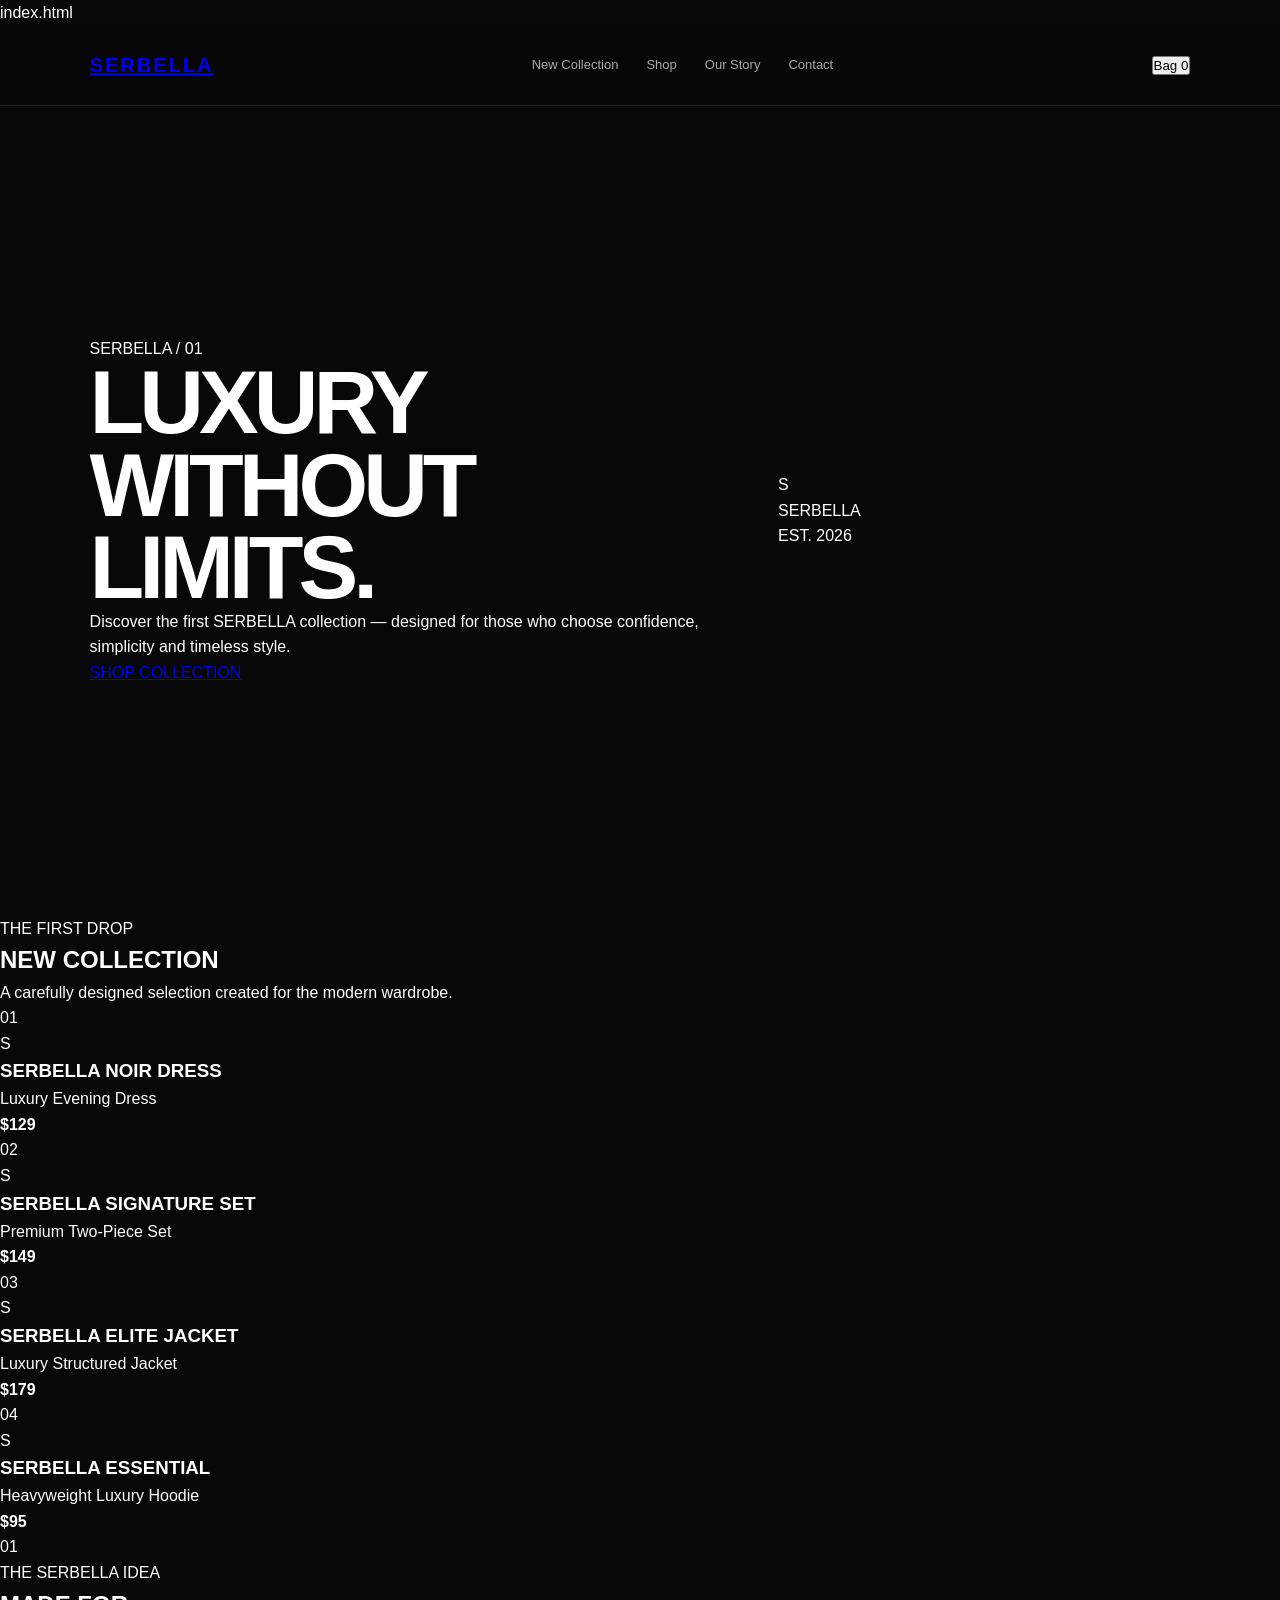
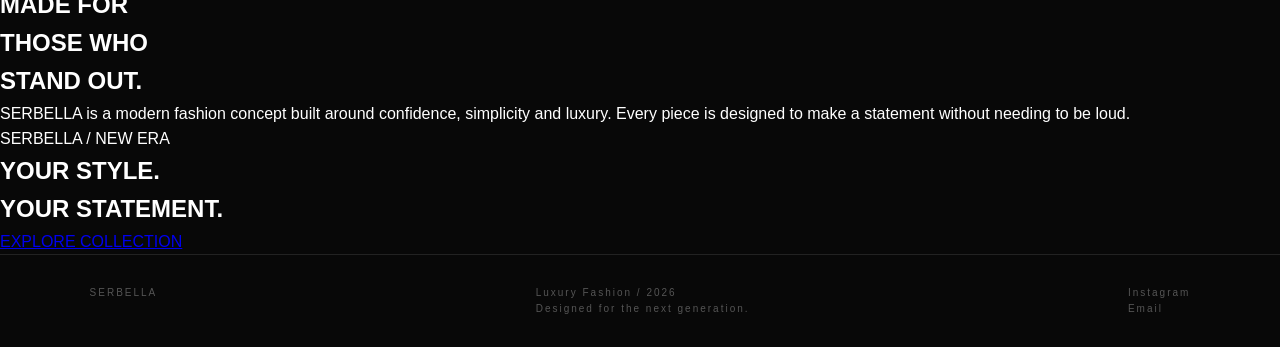
==== commit a2cb2fd7: "Update index.html" ====
--- a/index.html
+++ b/index.html
@@ -1,437 +1,156 @@
 index.html
-
 <!DOCTYPE html>
 <html lang="en">
 <head>
   <meta charset="UTF-8">
   <meta name="viewport" content="width=device-width, initial-scale=1.0">
-  <title>ZHORA WEB STUDIO</title>
+  <title>SERBELLA — Luxury Fashion</title>
   <link rel="stylesheet" href="style.css">
 </head>
 <body>
-<header>
-  <div class="logo">ZHORA<span>WEB</span></div>
-  <nav>
-    <a href="#home">Home</a>
-    <a href="#services">Services</a>
-    <a href="#portfolio">Portfolio</a>
-    <a href="#pricing">Pricing</a>
-    <a href="#contact">Contact</a>
-  </nav>
-  <a class="nav-btn" href="#contact">Start a Project</a>
-</header>
-<section id="home" class="hero">
-  <div class="hero-text">
-    <p class="small-title">WEB DEVELOPMENT STUDIO</p>
-    <h1>WE BUILD<br><span>WEBSITES</span><br>THAT STAND OUT.</h1>
-    <p class="description">
-      Modern, fast and professional websites designed to help businesses
-      look better online and get more customers.
-    </p>
-    <div class="buttons">
-      <a href="#portfolio" class="btn primary">View Our Work</a>
-      <a href="#contact" class="btn secondary">Get Started</a>
+  <!-- NAVIGATION -->
+  <header class="navbar">
+    <a href="#" class="logo">SERBELLA</a>
+    <nav class="nav-links">
+      <a href="#new">New Collection</a>
+      <a href="#shop">Shop</a>
+      <a href="#story">Our Story</a>
+      <a href="#contact">Contact</a>
+    </nav>
+    <button class="cart-button">
+      Bag <span id="cart-count">0</span>
+    </button>
+  </header>
+  <!-- HERO -->
+  <main>
+    <section class="hero">
+      <div class="hero-content">
+        <p class="eyebrow">SERBELLA / 01</p>
+        <h1>
+          LUXURY<br>
+          WITHOUT<br>
+          LIMITS.
+        </h1>
+        <p class="hero-text">
+          Discover the first SERBELLA collection —
+          designed for those who choose confidence,
+          simplicity and timeless style.
+        </p>
+        <a href="#new" class="shop-button">
+          SHOP COLLECTION
+        </a>
+      </div>
+      <div class="hero-visual">
+        <div class="hero-logo">S</div>
+        <p>SERBELLA</p>
+        <span>EST. 2026</span>
+      </div>
+    </section>
+    <!-- COLLECTION -->
+    <section id="new" class="collection">
+      <div class="section-heading">
+        <div>
+          <p class="eyebrow">THE FIRST DROP</p>
+          <h2>NEW COLLECTION</h2>
+        </div>
+        <p>
+          A carefully designed selection
+          created for the modern wardrobe.
+        </p>
+      </div>
+      <div class="products">
+        <article class="product">
+          <div class="product-image">
+            <span>01</span>
+            <div>S</div>
+          </div>
+          <div class="product-info">
+            <h3>SERBELLA NOIR DRESS</h3>
+            <p>Luxury Evening Dress</p>
+            <strong>$129</strong>
+          </div>
+        </article>
+        <article class="product">
+          <div class="product-image">
+            <span>02</span>
+            <div>S</div>
+          </div>
+          <div class="product-info">
+            <h3>SERBELLA SIGNATURE SET</h3>
+            <p>Premium Two-Piece Set</p>
+            <strong>$149</strong>
+          </div>
+        </article>
+        <article class="product">
+          <div class="product-image">
+            <span>03</span>
+            <div>S</div>
+          </div>
+          <div class="product-info">
+            <h3>SERBELLA ELITE JACKET</h3>
+            <p>Luxury Structured Jacket</p>
+            <strong>$179</strong>
+          </div>
+        </article>
+        <article class="product">
+          <div class="product-image">
+            <span>04</span>
+            <div>S</div>
+          </div>
+          <div class="product-info">
+            <h3>SERBELLA ESSENTIAL</h3>
+            <p>Heavyweight Luxury Hoodie</p>
+            <strong>$95</strong>
+          </div>
+        </article>
+      </div>
+    </section>
+    <!-- BRAND STORY -->
+    <section id="story" class="story">
+      <div class="story-number">
+        01
+      </div>
+      <div>
+        <p class="eyebrow">THE SERBELLA IDEA</p>
+        <h2>
+          MADE FOR<br>
+          THOSE WHO<br>
+          STAND OUT.
+        </h2>
+        <p class="story-text">
+          SERBELLA is a modern fashion concept built around
+          confidence, simplicity and luxury.
+          Every piece is designed to make a statement
+          without needing to be loud.
+        </p>
+      </div>
+    </section>
+    <!-- CTA -->
+    <section id="shop" class="cta">
+      <p class="eyebrow">SERBELLA / NEW ERA</p>
+      <h2>
+        YOUR STYLE.<br>
+        YOUR STATEMENT.
+      </h2>
+      <a href="#new" class="shop-button">
+        EXPLORE COLLECTION
+      </a>
+    </section>
+  </main>
+  <!-- FOOTER -->
+  <footer id="contact">
+    <div class="footer-logo">
+      SERBELLA
     </div>
-  </div>
-  <div class="hero-card">
-    <div class="card-top">CREATIVE DIGITAL STUDIO</div>
-    <div class="circle">Z</div>
-    <h2>ZHORA<br>WEB STUDIO</h2>
-    <p>DESIGN • CODE • GROW</p>
-  </div>
-</section>
-<section id="services" class="section">
-  <p class="small-title">WHAT WE DO</p>
-  <h2>OUR SERVICES</h2>
-  <div class="cards">
-    <div class="service-card">
-      <span>01</span>
-      <h3>Website Design</h3>
-      <p>Modern and professional designs made specifically for your business.</p>
+    <div>
+      <p>Luxury Fashion / 2026</p>
+      <p>Designed for the next generation.</p>
     </div>
-    <div class="service-card">
-      <span>02</span>
-      <h3>Web Development</h3>
-      <p>Fast, responsive and functional websites built with clean code.</p>
+    <div>
+      <p>Instagram</p>
+      <p>Email</p>
     </div>
-    <div class="service-card">
-      <span>03</span>
-      <h3>Business Websites</h3>
-      <p>Complete websites for restaurants, salons, stores, cars and more.</p>
-    </div>
-  </div>
-</section>
-<section id="portfolio" class="section portfolio">
-  <p class="small-title">OUR WORK</p>
-  <h2>SELECTED PROJECTS</h2>
-  <div class="projects">
-    <div class="project">
-      <div class="project-number">01</div>
-      <h3>LUXE STORE</h3>
-      <p>Luxury fashion website</p>
-    </div>
-    <div class="project">
-      <div class="project-number">02</div>
-      <h3>ELITE BARBER</h3>
-      <p>Modern barbershop website</p>
-    </div>
-    <div class="project">
-      <div class="project-number">03</div>
-      <h3>PREMIUM AUTO</h3>
-      <p>Luxury car dealership website</p>
-    </div>
-  </div>
-</section>
-<section id="pricing" class="section">
-  <p class="small-title">SIMPLE PRICING</p>
-  <h2>WEBSITE PACKAGES</h2>
-  <div class="pricing">
-    <div class="price-card">
-      <h3>STARTER</h3>
-      <div class="price">$299</div>
-      <p>1–3 pages</p>
-      <p>Responsive design</p>
-      <p>Contact section</p>
-      <p>Basic animations</p>
-      <a href="#contact" class="btn secondary">Choose Plan</a>
-    </div>
-    <div class="price-card featured">
-      <div class="popular">POPULAR</div>
-      <h3>PRO</h3>
-      <div class="price">$599</div>
-      <p>Up to 7 pages</p>
-      <p>Premium design</p>
-      <p>Advanced animations</p>
-      <p>Mobile optimization</p>
-      <a href="#contact" class="btn primary">Choose Plan</a>
-    </div>
-    <div class="price-card">
-      <h3>PREMIUM</h3>
-      <div class="price">$999+</div>
-      <p>Custom website</p>
-      <p>Advanced features</p>
-      <p>Custom animations</p>
-      <p>Priority support</p>
-      <a href="#contact" class="btn secondary">Choose Plan</a>
-    </div>
-  </div>
-</section>
-<section id="contact" class="contact">
-  <p class="small-title">LET'S WORK TOGETHER</p>
-  <h2>HAVE A PROJECT?</h2>
-  <p>Let's create something amazing for your business.</p>
-  <a class="btn primary" href="mailto:YOUR-EMAIL@example.com">
-    Contact Me
-  </a>
-</section>
-<footer>
-  <div>© 2026 ZHORA WEB STUDIO</div>
-  <div>DESIGN • CODE • GROW</div>
-</footer>
-<script src="script.js"></script>
+  </footer>
+  <script src="script.js"></script>
 </body>
 </html>
-
-style.css
-
-* {
-  margin: 0;
-  padding: 0;
-  box-sizing: border-box;
-}
-html {
-  scroll-behavior: smooth;
-}
-body {
-  background: #080808;
-  color: #fff;
-  font-family: Arial, Helvetica, sans-serif;
-  line-height: 1.6;
-}
-header {
-  height: 80px;
-  display: flex;
-  align-items: center;
-  justify-content: space-between;
-  padding: 0 7%;
-  border-bottom: 1px solid #222;
-  position: sticky;
-  top: 0;
-  background: rgba(8,8,8,.92);
-  backdrop-filter: blur(10px);
-  z-index: 100;
-}
-.logo {
-  font-size: 20px;
-  font-weight: 800;
-  letter-spacing: 2px;
-}
-.logo span {
-  font-weight: 400;
-}
-nav {
-  display: flex;
-  gap: 28px;
-}
-nav a {
-  color: #aaa;
-  text-decoration: none;
-  font-size: 13px;
-  transition: .3s;
-}
-nav a:hover {
-  color: #fff;
-}
-.nav-btn {
-  text-decoration: none;
-  color: #000;
-  background: #fff;
-  padding: 11px 18px;
-  font-size: 12px;
-  font-weight: bold;
-}
-.hero {
-  min-height: 90vh;
-  padding: 100px 7%;
-  display: grid;
-  grid-template-columns: 1.2fr .8fr;
-  align-items: center;
-  gap: 70px;
-}
-.small-title {
-  color: #888;
-  font-size: 11px;
-  letter-spacing: 4px;
-  margin-bottom: 20px;
-}
-h1 {
-  font-size: clamp(50px, 7vw, 100px);
-  line-height: .92;
-  letter-spacing: -5px;
-}
-h1 span {
-  color: #888;
-}
-.description {
-  color: #999;
-  max-width: 560px;
-  margin: 30px 0;
-  font-size: 16px;
-}
-.buttons {
-  display: flex;
-  gap: 12px;
-}
-.btn {
-  display: inline-block;
-  text-decoration: none;
-  padding: 14px 24px;
-  font-size: 12px;
-  font-weight: bold;
-  letter-spacing: 1px;
-  transition: .3s;
-}
-.primary {
-  background: #fff;
-  color: #000;
-}
-.primary:hover {
-  transform: translateY(-3px);
-}
-.secondary {
-  border: 1px solid #444;
-  color: #fff;
-}
-.secondary:hover {
-  background: #fff;
-  color: #000;
-}
-.hero-card {
-  min-height: 450px;
-  border: 1px solid #292929;
-  display: flex;
-  flex-direction: column;
-  justify-content: center;
-  align-items: center;
-  text-align: center;
-  background: radial-gradient(circle at center, #202020, #080808 65%);
-}
-.card-top {
-  color: #777;
-  font-size: 10px;
-  letter-spacing: 3px;
-}
-.circle {
-  width: 130px;
-  height: 130px;
-  border: 1px solid #555;
-  border-radius: 50%;
-  display: grid;
-  place-items: center;
-  font-size: 55px;
-  margin: 35px 0;
-}
-.hero-card h2 {
-  letter-spacing: 8px;
-  font-size: 24px;
-  line-height: 1.2;
-}
-.hero-card p {
-  color: #777;
-  font-size: 10px;
-  letter-spacing: 4px;
-  margin-top: 15px;
-}
-.section {
-  padding: 120px 7%;
-  border-top: 1px solid #1d1d1d;
-}
-.section h2,
-.contact h2 {
-  font-size: clamp(40px, 6vw, 80px);
-  letter-spacing: -3px;
-  margin-bottom: 50px;
-}
-.cards,
-.projects,
-.pricing {
-  display: grid;
-  grid-template-columns: repeat(3, 1fr);
-  gap: 18px;
-}
-.service-card,
-.project,
-.price-card {
-  border: 1px solid #292929;
-  padding: 35px;
-  min-height: 260px;
-  transition: .3s;
-}
-.service-card:hover,
-.project:hover,
-.price-card:hover {
-  transform: translateY(-8px);
-  border-color: #666;
-}
-.service-card span,
-.project-number {
-  color: #666;
-  font-size: 12px;
-}
-.service-card h3,
-.project h3,
-.price-card h3 {
-  margin: 40px 0 12px;
-  font-size: 21px;
-}
-.service-card p,
-.project p,
-.price-card p {
-  color: #888;
-  font-size: 14px;
-}
-.projects .project {
-  min-height: 300px;
-  display: flex;
-  flex-direction: column;
-  justify-content: flex-end;
-}
-.projects .project h3 {
-  margin-bottom: 5px;
-}
-.price-card {
-  position: relative;
-}
-.price-card .price {
-  font-size: 48px;
-  font-weight: bold;
-  margin: 20px 0;
-}
-.price-card p {
-  margin: 8px 0;
-}
-.price-card .btn {
-  margin-top: 25px;
-}
-.featured {
-  border-color: #777;
-}
-.popular {
-  position: absolute;
-  top: 15px;
-  right: 15px;
-  font-size: 9px;
-  letter-spacing: 2px;
-  color: #aaa;
-}
-.contact {
-  padding: 150px 7%;
-  text-align: center;
-  border-top: 1px solid #1d1d1d;
-}
-.contact p {
-  color: #888;
-  margin-bottom: 30px;
-}
-footer {
-  padding: 30px 7%;
-  border-top: 1px solid #222;
-  display: flex;
-  justify-content: space-between;
-  color: #555;
-  font-size: 10px;
-  letter-spacing: 2px;
-}
-@media (max-width: 800px) {
-  header {
-    padding: 0 5%;
-  }
-  nav {
-    display: none;
-  }
-  .nav-btn {
-    display: none;
-  }
-  .hero {
-    grid-template-columns: 1fr;
-    padding: 70px 5%;
-  }
-  .hero-card {
-    min-height: 350px;
-  }
-  .section {
-    padding: 80px 5%;
-  }
-  .cards,
-  .projects,
-  .pricing {
-    grid-template-columns: 1fr;
-  }
-  footer {
-    flex-direction: column;
-    gap: 10px;
-  }
-}
-
-script.js
-
-const links = document.querySelectorAll("a[href^='#']");
-links.forEach(link => {
-  link.addEventListener("click", function(e) {
-    const target = document.querySelector(this.getAttribute("href"));
-    if (target) {
-      e.preventDefault();
-      target.scrollIntoView({
-        behavior: "smooth"
-      });
-    }
-  });
-});
-window.addEventListener("scroll", () => {
-  const header = document.querySelector("header");
-  if (window.scrollY > 50) {
-    header.style.borderBottomColor = "#444";
-  } else {
-    header.style.borderBottomColor = "#222";
-  }
-});
--- a/style.css
+++ b/style.css
@@ -0,0 +1,330 @@
+* {
+  margin: 0;
+  padding: 0;
+  box-sizing: border-box;
+}
+
+html {
+  scroll-behavior: smooth;
+}
+
+body {
+  background: #080808;
+  color: #fff;
+  font-family: Arial, Helvetica, sans-serif;
+  line-height: 1.6;
+}
+
+header {
+  height: 80px;
+  display: flex;
+  align-items: center;
+  justify-content: space-between;
+  padding: 0 7%;
+  border-bottom: 1px solid #222;
+  position: sticky;
+  top: 0;
+  background: rgba(8,8,8,.92);
+  backdrop-filter: blur(10px);
+  z-index: 100;
+}
+
+.logo {
+  font-size: 20px;
+  font-weight: 800;
+  letter-spacing: 2px;
+}
+
+.logo span {
+  font-weight: 400;
+}
+
+nav {
+  display: flex;
+  gap: 28px;
+}
+
+nav a {
+  color: #aaa;
+  text-decoration: none;
+  font-size: 13px;
+  transition: .3s;
+}
+
+nav a:hover {
+  color: #fff;
+}
+
+.nav-btn {
+  text-decoration: none;
+  color: #000;
+  background: #fff;
+  padding: 11px 18px;
+  font-size: 12px;
+  font-weight: bold;
+}
+
+.hero {
+  min-height: 90vh;
+  padding: 100px 7%;
+  display: grid;
+  grid-template-columns: 1.2fr .8fr;
+  align-items: center;
+  gap: 70px;
+}
+
+.small-title {
+  color: #888;
+  font-size: 11px;
+  letter-spacing: 4px;
+  margin-bottom: 20px;
+}
+
+h1 {
+  font-size: clamp(50px, 7vw, 100px);
+  line-height: .92;
+  letter-spacing: -5px;
+}
+
+h1 span {
+  color: #888;
+}
+
+.description {
+  color: #999;
+  max-width: 560px;
+  margin: 30px 0;
+  font-size: 16px;
+}
+
+.buttons {
+  display: flex;
+  gap: 12px;
+}
+
+.btn {
+  display: inline-block;
+  text-decoration: none;
+  padding: 14px 24px;
+  font-size: 12px;
+  font-weight: bold;
+  letter-spacing: 1px;
+  transition: .3s;
+}
+
+.primary {
+  background: #fff;
+  color: #000;
+}
+
+.primary:hover {
+  transform: translateY(-3px);
+}
+
+.secondary {
+  border: 1px solid #444;
+  color: #fff;
+}
+
+.secondary:hover {
+  background: #fff;
+  color: #000;
+}
+
+.hero-card {
+  min-height: 450px;
+  border: 1px solid #292929;
+  display: flex;
+  flex-direction: column;
+  justify-content: center;
+  align-items: center;
+  text-align: center;
+  background: radial-gradient(circle at center, #202020, #080808 65%);
+}
+
+.card-top {
+  color: #777;
+  font-size: 10px;
+  letter-spacing: 3px;
+}
+
+.circle {
+  width: 130px;
+  height: 130px;
+  border: 1px solid #555;
+  border-radius: 50%;
+  display: grid;
+  place-items: center;
+  font-size: 55px;
+  margin: 35px 0;
+}
+
+.hero-card h2 {
+  letter-spacing: 8px;
+  font-size: 24px;
+  line-height: 1.2;
+}
+
+.hero-card p {
+  color: #777;
+  font-size: 10px;
+  letter-spacing: 4px;
+  margin-top: 15px;
+}
+
+.section {
+  padding: 120px 7%;
+  border-top: 1px solid #1d1d1d;
+}
+
+.section h2,
+.contact h2 {
+  font-size: clamp(40px, 6vw, 80px);
+  letter-spacing: -3px;
+  margin-bottom: 50px;
+}
+
+.cards,
+.projects,
+.pricing {
+  display: grid;
+  grid-template-columns: repeat(3, 1fr);
+  gap: 18px;
+}
+
+.service-card,
+.project,
+.price-card {
+  border: 1px solid #292929;
+  padding: 35px;
+  min-height: 260px;
+  transition: .3s;
+}
+
+.service-card:hover,
+.project:hover,
+.price-card:hover {
+  transform: translateY(-8px);
+  border-color: #666;
+}
+
+.service-card span,
+.project-number {
+  color: #666;
+  font-size: 12px;
+}
+
+.service-card h3,
+.project h3,
+.price-card h3 {
+  margin: 40px 0 12px;
+  font-size: 21px;
+}
+
+.service-card p,
+.project p,
+.price-card p {
+  color: #888;
+  font-size: 14px;
+}
+
+.projects .project {
+  min-height: 300px;
+  display: flex;
+  flex-direction: column;
+  justify-content: flex-end;
+}
+
+.projects .project h3 {
+  margin-bottom: 5px;
+}
+
+.price-card {
+  position: relative;
+}
+
+.price-card .price {
+  font-size: 48px;
+  font-weight: bold;
+  margin: 20px 0;
+}
+
+.price-card p {
+  margin: 8px 0;
+}
+
+.price-card .btn {
+  margin-top: 25px;
+}
+
+.featured {
+  border-color: #777;
+}
+
+.popular {
+  position: absolute;
+  top: 15px;
+  right: 15px;
+  font-size: 9px;
+  letter-spacing: 2px;
+  color: #aaa;
+}
+
+.contact {
+  padding: 150px 7%;
+  text-align: center;
+  border-top: 1px solid #1d1d1d;
+}
+
+.contact p {
+  color: #888;
+  margin-bottom: 30px;
+}
+
+footer {
+  padding: 30px 7%;
+  border-top: 1px solid #222;
+  display: flex;
+  justify-content: space-between;
+  color: #555;
+  font-size: 10px;
+  letter-spacing: 2px;
+}
+
+@media (max-width: 800px) {
+  header {
+    padding: 0 5%;
+  }
+
+  nav {
+    display: none;
+  }
+
+  .nav-btn {
+    display: none;
+  }
+
+  .hero {
+    grid-template-columns: 1fr;
+    padding: 70px 5%;
+  }
+
+  .hero-card {
+    min-height: 350px;
+  }
+
+  .section {
+    padding: 80px 5%;
+  }
+
+  .cards,
+  .projects,
+  .pricing {
+    grid-template-columns: 1fr;
+  }
+
+  footer {
+    flex-direction: column;
+    gap: 10px;
+  }
+}
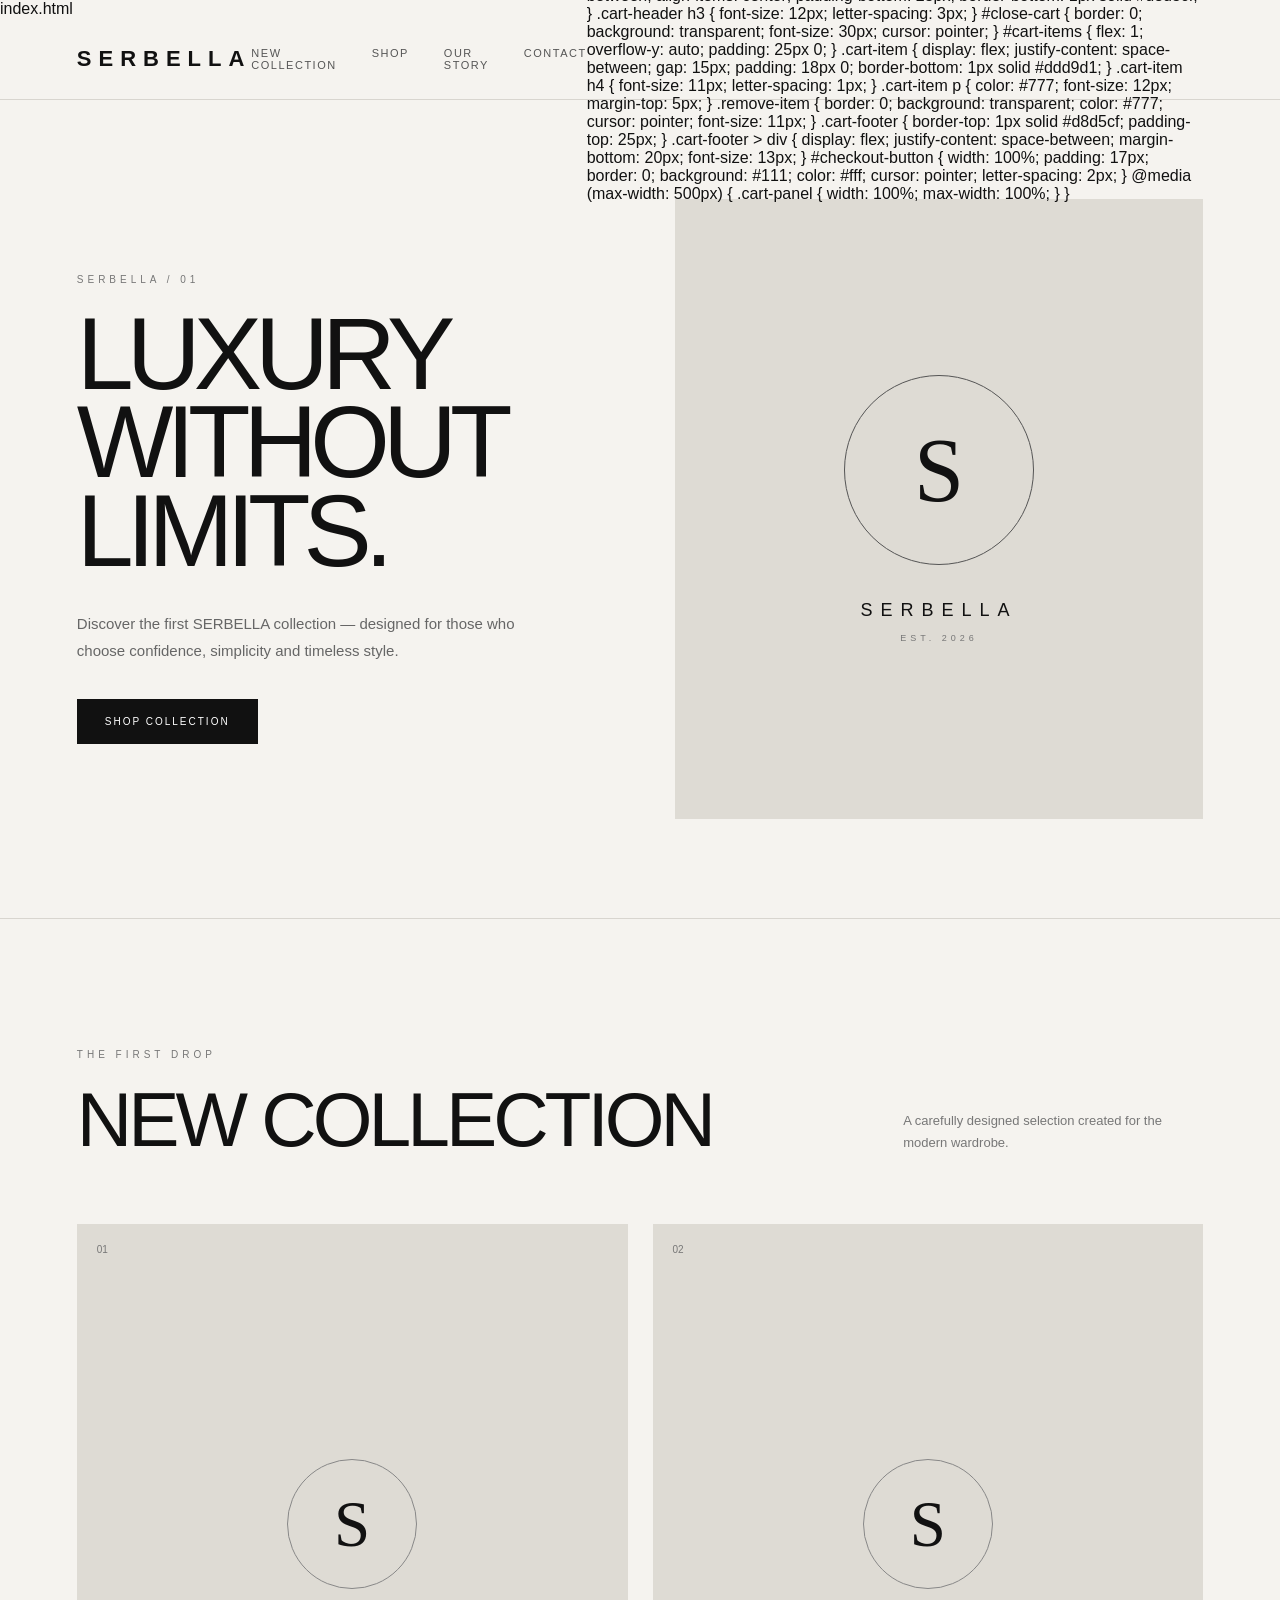
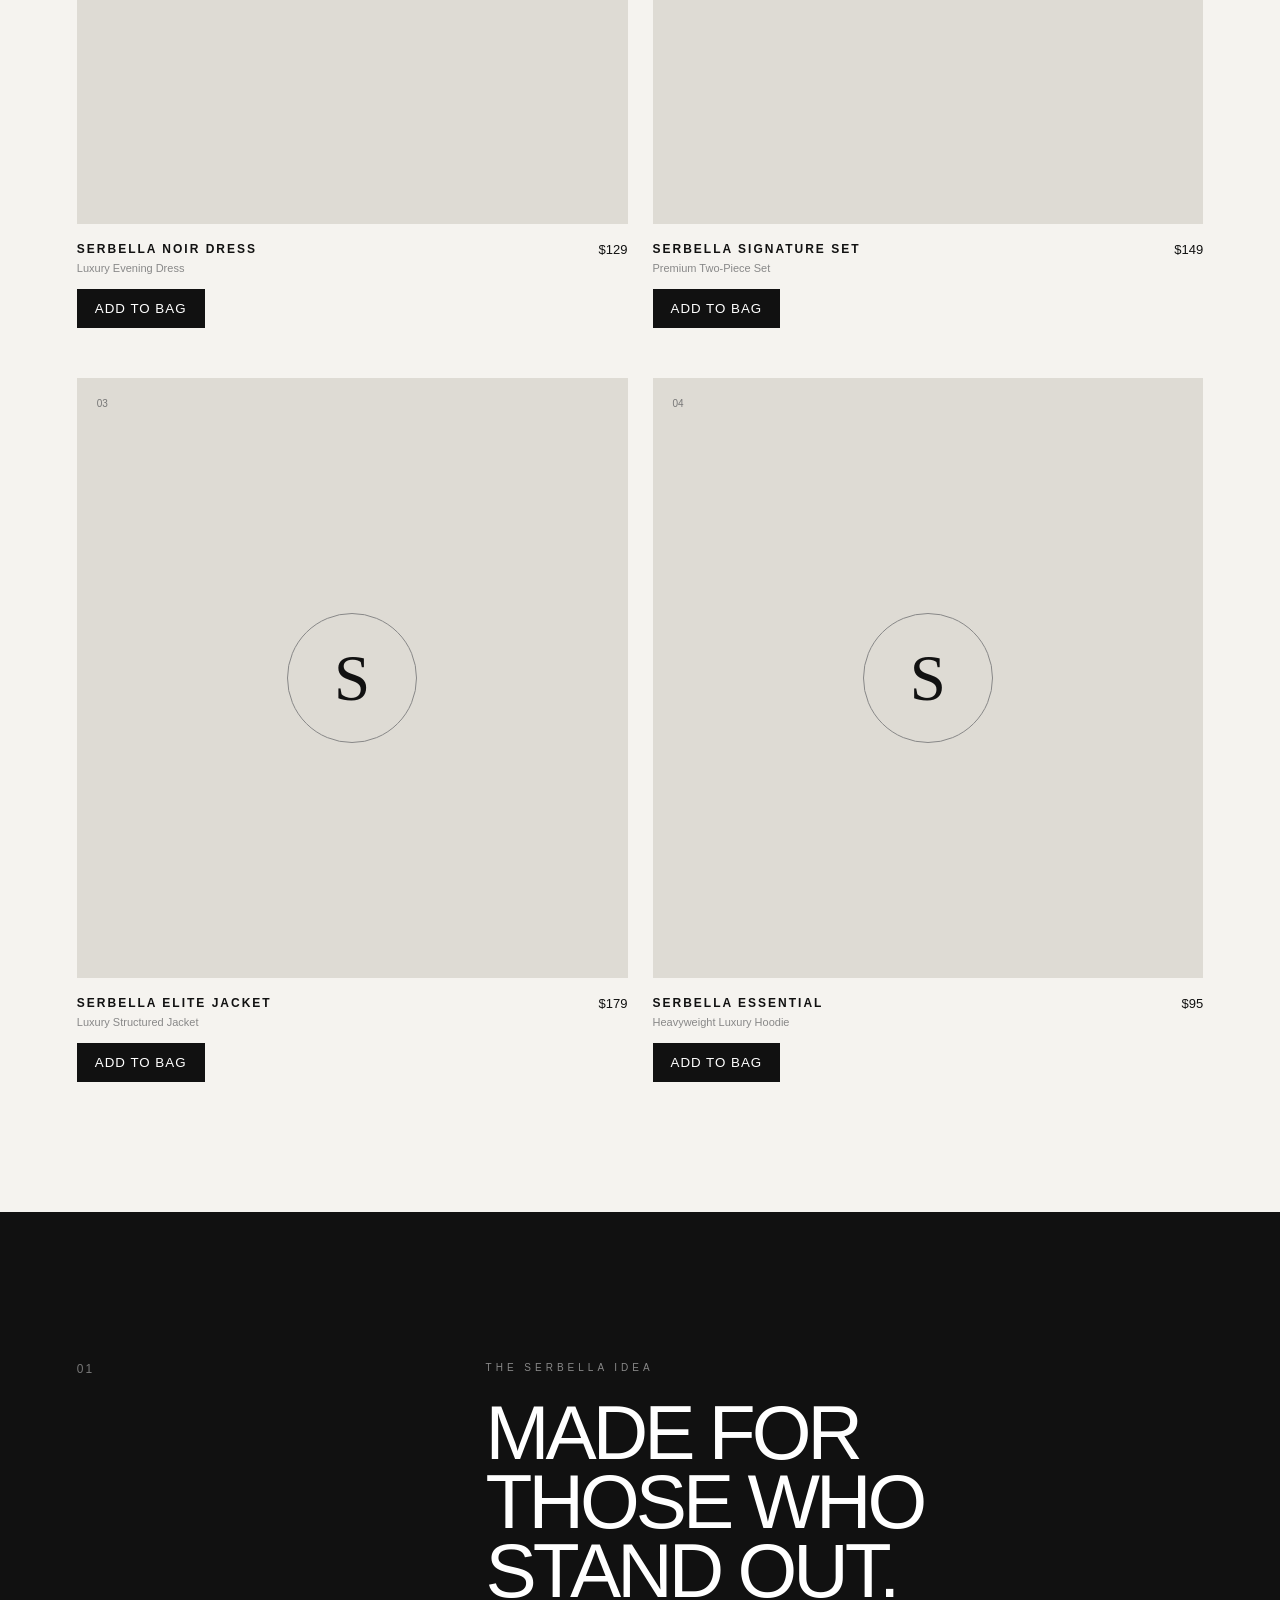
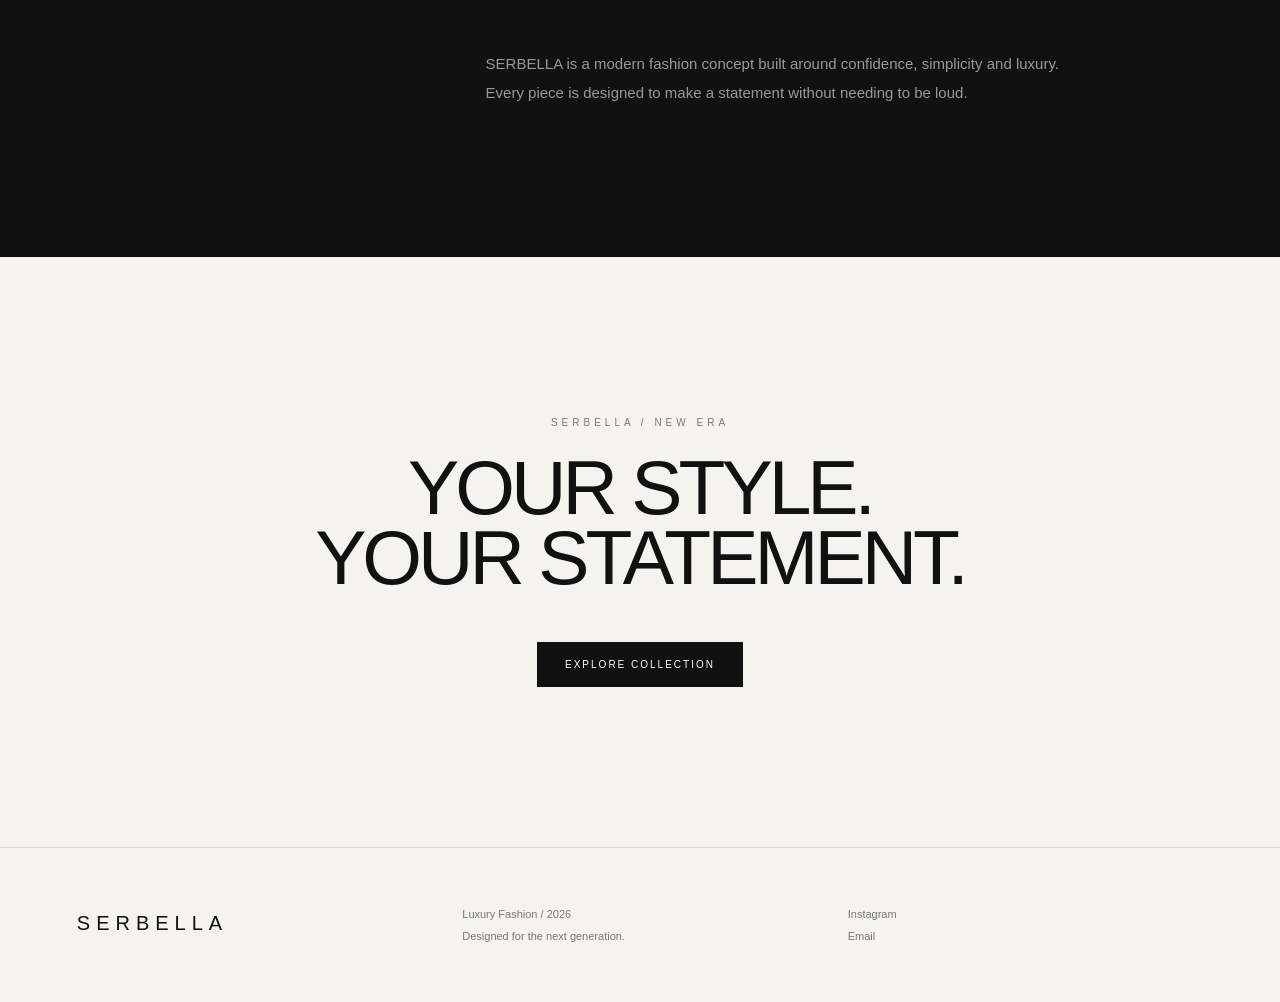
==== commit 130b102b: "Update index.html" ====
--- a/index.html
+++ b/index.html
@@ -17,9 +17,110 @@
       <a href="#story">Our Story</a>
       <a href="#contact">Contact</a>
     </nav>
-    <button class="cart-button">
-      Bag <span id="cart-count">0</span>
-    </button>
+/* CART PANEL */
+
+.cart-panel {
+  position: fixed;
+  top: 0;
+  right: -420px;
+  width: 400px;
+  max-width: 90%;
+  height: 100vh;
+  background: #f5f3ef;
+  border-left: 1px solid #d8d5cf;
+  z-index: 999;
+  padding: 30px;
+  transition: right .4s ease;
+  display: flex;
+  flex-direction: column;
+}
+
+.cart-panel.active {
+  right: 0;
+}
+
+.cart-header {
+  display: flex;
+  justify-content: space-between;
+  align-items: center;
+  padding-bottom: 25px;
+  border-bottom: 1px solid #d8d5cf;
+}
+
+.cart-header h3 {
+  font-size: 12px;
+  letter-spacing: 3px;
+}
+
+#close-cart {
+  border: 0;
+  background: transparent;
+  font-size: 30px;
+  cursor: pointer;
+}
+
+#cart-items {
+  flex: 1;
+  overflow-y: auto;
+  padding: 25px 0;
+}
+
+.cart-item {
+  display: flex;
+  justify-content: space-between;
+  gap: 15px;
+  padding: 18px 0;
+  border-bottom: 1px solid #ddd9d1;
+}
+
+.cart-item h4 {
+  font-size: 11px;
+  letter-spacing: 1px;
+}
+
+.cart-item p {
+  color: #777;
+  font-size: 12px;
+  margin-top: 5px;
+}
+
+.remove-item {
+  border: 0;
+  background: transparent;
+  color: #777;
+  cursor: pointer;
+  font-size: 11px;
+}
+
+.cart-footer {
+  border-top: 1px solid #d8d5cf;
+  padding-top: 25px;
+}
+
+.cart-footer > div {
+  display: flex;
+  justify-content: space-between;
+  margin-bottom: 20px;
+  font-size: 13px;
+}
+
+#checkout-button {
+  width: 100%;
+  padding: 17px;
+  border: 0;
+  background: #111;
+  color: #fff;
+  cursor: pointer;
+  letter-spacing: 2px;
+}
+
+@media (max-width: 500px) {
+  .cart-panel {
+    width: 100%;
+    max-width: 100%;
+  }
+}
+    
   </header>
   <!-- HERO -->
   <main>
--- a/style.css
+++ b/style.css
@@ -9,322 +9,352 @@
 }
 
 body {
-  background: #080808;
-  color: #fff;
+  background: #f5f3ef;
+  color: #111;
   font-family: Arial, Helvetica, sans-serif;
-  line-height: 1.6;
-}
-
-header {
-  height: 80px;
+}
+
+a {
+  color: inherit;
+  text-decoration: none;
+}
+
+/* NAVBAR */
+
+.navbar {
+  height: 82px;
+  padding: 0 6%;
   display: flex;
   align-items: center;
   justify-content: space-between;
-  padding: 0 7%;
-  border-bottom: 1px solid #222;
+  border-bottom: 1px solid #d8d5cf;
+  background: #f5f3ef;
   position: sticky;
   top: 0;
-  background: rgba(8,8,8,.92);
-  backdrop-filter: blur(10px);
   z-index: 100;
 }
 
 .logo {
-  font-size: 20px;
-  font-weight: 800;
+  font-size: 22px;
+  letter-spacing: 7px;
+  font-weight: 600;
+}
+
+.nav-links {
+  display: flex;
+  gap: 35px;
+}
+
+.nav-links a {
+  font-size: 11px;
+  text-transform: uppercase;
+  letter-spacing: 1.5px;
+  color: #555;
+  transition: .3s;
+}
+
+.nav-links a:hover {
+  color: #000;
+}
+
+.cart-button {
+  border: 0;
+  background: transparent;
+  font-size: 11px;
   letter-spacing: 2px;
-}
-
-.logo span {
-  font-weight: 400;
-}
-
-nav {
-  display: flex;
-  gap: 28px;
-}
-
-nav a {
-  color: #aaa;
-  text-decoration: none;
-  font-size: 13px;
+  cursor: pointer;
+}
+
+/* HERO */
+
+.hero {
+  min-height: calc(100vh - 82px);
+  padding: 70px 6%;
+  display: grid;
+  grid-template-columns: 1fr 1fr;
+  gap: 70px;
+  align-items: center;
+}
+
+.hero-content {
+  max-width: 700px;
+}
+
+.eyebrow {
+  font-size: 10px;
+  letter-spacing: 4px;
+  color: #777;
+  margin-bottom: 25px;
+}
+
+.hero h1 {
+  font-size: clamp(60px, 8vw, 120px);
+  line-height: .86;
+  letter-spacing: -7px;
+  font-weight: 500;
+}
+
+.hero-text {
+  max-width: 480px;
+  color: #666;
+  font-size: 15px;
+  line-height: 1.8;
+  margin: 35px 0;
+}
+
+.shop-button {
+  display: inline-block;
+  background: #111;
+  color: #fff;
+  padding: 17px 28px;
+  font-size: 10px;
+  letter-spacing: 2px;
   transition: .3s;
 }
 
-nav a:hover {
-  color: #fff;
-}
-
-.nav-btn {
-  text-decoration: none;
-  color: #000;
-  background: #fff;
-  padding: 11px 18px;
-  font-size: 12px;
-  font-weight: bold;
-}
-
-.hero {
-  min-height: 90vh;
-  padding: 100px 7%;
-  display: grid;
-  grid-template-columns: 1.2fr .8fr;
-  align-items: center;
-  gap: 70px;
-}
-
-.small-title {
-  color: #888;
-  font-size: 11px;
-  letter-spacing: 4px;
-  margin-bottom: 20px;
-}
-
-h1 {
-  font-size: clamp(50px, 7vw, 100px);
-  line-height: .92;
-  letter-spacing: -5px;
-}
-
-h1 span {
-  color: #888;
-}
-
-.description {
-  color: #999;
-  max-width: 560px;
-  margin: 30px 0;
-  font-size: 16px;
-}
-
-.buttons {
-  display: flex;
-  gap: 12px;
-}
-
-.btn {
-  display: inline-block;
-  text-decoration: none;
-  padding: 14px 24px;
-  font-size: 12px;
-  font-weight: bold;
-  letter-spacing: 1px;
-  transition: .3s;
-}
-
-.primary {
-  background: #fff;
-  color: #000;
-}
-
-.primary:hover {
+.shop-button:hover {
+  background: #444;
   transform: translateY(-3px);
 }
 
-.secondary {
-  border: 1px solid #444;
-  color: #fff;
-}
-
-.secondary:hover {
-  background: #fff;
-  color: #000;
-}
-
-.hero-card {
-  min-height: 450px;
-  border: 1px solid #292929;
+.hero-visual {
+  height: 620px;
+  background: #dedbd4;
   display: flex;
   flex-direction: column;
   justify-content: center;
   align-items: center;
   text-align: center;
-  background: radial-gradient(circle at center, #202020, #080808 65%);
-}
-
-.card-top {
-  color: #777;
+}
+
+.hero-logo {
+  width: 190px;
+  height: 190px;
+  border: 1px solid #555;
+  border-radius: 50%;
+  display: grid;
+  place-items: center;
+  font-family: Georgia, serif;
+  font-size: 90px;
+  margin-bottom: 35px;
+}
+
+.hero-visual p {
+  font-size: 18px;
+  letter-spacing: 8px;
+}
+
+.hero-visual span {
+  margin-top: 12px;
+  color: #777;
+  font-size: 9px;
+  letter-spacing: 4px;
+}
+
+/* COLLECTION */
+
+.collection {
+  padding: 130px 6%;
+  border-top: 1px solid #d8d5cf;
+}
+
+.section-heading {
+  display: flex;
+  justify-content: space-between;
+  align-items: end;
+  margin-bottom: 70px;
+}
+
+.section-heading h2,
+.story h2,
+.cta h2 {
+  font-size: clamp(45px, 6vw, 85px);
+  line-height: .9;
+  letter-spacing: -4px;
+  font-weight: 500;
+}
+
+.section-heading > p {
+  max-width: 300px;
+  color: #777;
+  font-size: 13px;
+  line-height: 1.7;
+}
+
+.products {
+  display: grid;
+  grid-template-columns: repeat(2, 1fr);
+  gap: 50px 25px;
+}
+
+.product-image {
+  height: 600px;
+  background: #dedbd4;
+  display: flex;
+  align-items: center;
+  justify-content: center;
+  position: relative;
+}
+
+.product-image span {
+  position: absolute;
+  top: 20px;
+  left: 20px;
   font-size: 10px;
-  letter-spacing: 3px;
-}
-
-.circle {
+  color: #777;
+}
+
+.product-image div {
   width: 130px;
   height: 130px;
-  border: 1px solid #555;
+  border: 1px solid #888;
   border-radius: 50%;
   display: grid;
   place-items: center;
-  font-size: 55px;
-  margin: 35px 0;
-}
-
-.hero-card h2 {
-  letter-spacing: 8px;
-  font-size: 24px;
-  line-height: 1.2;
-}
-
-.hero-card p {
-  color: #777;
-  font-size: 10px;
-  letter-spacing: 4px;
-  margin-top: 15px;
-}
-
-.section {
-  padding: 120px 7%;
-  border-top: 1px solid #1d1d1d;
-}
-
-.section h2,
-.contact h2 {
-  font-size: clamp(40px, 6vw, 80px);
-  letter-spacing: -3px;
+  font-family: Georgia, serif;
+  font-size: 65px;
+}
+
+.product-info {
+  padding-top: 18px;
+  display: grid;
+  grid-template-columns: 1fr auto;
+}
+
+.product-info h3 {
+  font-size: 12px;
+  letter-spacing: 2px;
+  font-weight: 600;
+}
+
+.product-info p {
+  grid-column: 1;
+  color: #888;
+  font-size: 11px;
+  margin-top: 6px;
+}
+
+.product-info strong {
+  grid-column: 2;
+  grid-row: 1 / 3;
+  font-size: 13px;
+  font-weight: 500;
+}
+
+/* STORY */
+
+.story {
+  padding: 150px 6%;
+  background: #111;
+  color: #fff;
+  display: grid;
+  grid-template-columns: 1fr 2fr;
+  gap: 50px;
+}
+
+.story .eyebrow {
+  color: #888;
+}
+
+.story h2 {
+  margin-bottom: 45px;
+}
+
+.story-number {
+  color: #777;
+  font-size: 12px;
+  letter-spacing: 2px;
+}
+
+.story-text {
+  max-width: 600px;
+  color: #999;
+  font-size: 15px;
+  line-height: 1.9;
+}
+
+/* CTA */
+
+.cta {
+  padding: 160px 6%;
+  text-align: center;
+}
+
+.cta h2 {
   margin-bottom: 50px;
 }
 
-.cards,
-.projects,
-.pricing {
-  display: grid;
-  grid-template-columns: repeat(3, 1fr);
-  gap: 18px;
-}
-
-.service-card,
-.project,
-.price-card {
-  border: 1px solid #292929;
-  padding: 35px;
-  min-height: 260px;
-  transition: .3s;
-}
-
-.service-card:hover,
-.project:hover,
-.price-card:hover {
-  transform: translateY(-8px);
-  border-color: #666;
-}
-
-.service-card span,
-.project-number {
-  color: #666;
-  font-size: 12px;
-}
-
-.service-card h3,
-.project h3,
-.price-card h3 {
-  margin: 40px 0 12px;
-  font-size: 21px;
-}
-
-.service-card p,
-.project p,
-.price-card p {
-  color: #888;
-  font-size: 14px;
-}
-
-.projects .project {
-  min-height: 300px;
-  display: flex;
-  flex-direction: column;
-  justify-content: flex-end;
-}
-
-.projects .project h3 {
-  margin-bottom: 5px;
-}
-
-.price-card {
-  position: relative;
-}
-
-.price-card .price {
-  font-size: 48px;
-  font-weight: bold;
-  margin: 20px 0;
-}
-
-.price-card p {
-  margin: 8px 0;
-}
-
-.price-card .btn {
-  margin-top: 25px;
-}
-
-.featured {
-  border-color: #777;
-}
-
-.popular {
-  position: absolute;
-  top: 15px;
-  right: 15px;
-  font-size: 9px;
-  letter-spacing: 2px;
-  color: #aaa;
-}
-
-.contact {
-  padding: 150px 7%;
-  text-align: center;
-  border-top: 1px solid #1d1d1d;
-}
-
-.contact p {
-  color: #888;
-  margin-bottom: 30px;
-}
+/* FOOTER */
 
 footer {
-  padding: 30px 7%;
-  border-top: 1px solid #222;
-  display: flex;
-  justify-content: space-between;
-  color: #555;
-  font-size: 10px;
-  letter-spacing: 2px;
-}
+  padding: 55px 6%;
+  border-top: 1px solid #d8d5cf;
+  display: grid;
+  grid-template-columns: 1fr 1fr 1fr;
+  gap: 30px;
+  color: #777;
+  font-size: 11px;
+  line-height: 2;
+}
+
+.footer-logo {
+  color: #111;
+  letter-spacing: 6px;
+  font-size: 20px;
+}
+
+/* MOBILE */
 
 @media (max-width: 800px) {
-  header {
+
+  .navbar {
     padding: 0 5%;
   }
 
-  nav {
-    display: none;
-  }
-
-  .nav-btn {
+  .nav-links {
     display: none;
   }
 
   .hero {
     grid-template-columns: 1fr;
-    padding: 70px 5%;
-  }
-
-  .hero-card {
-    min-height: 350px;
-  }
-
-  .section {
-    padding: 80px 5%;
-  }
-
-  .cards,
-  .projects,
-  .pricing {
+    padding: 55px 5%;
+  }
+
+  .hero h1 {
+    font-size: 65px;
+  }
+
+  .hero-visual {
+    height: 430px;
+  }
+
+  .section-heading {
+    display: block;
+  }
+
+  .section-heading > p {
+    margin-top: 25px;
+  }
+
+  .products {
     grid-template-columns: 1fr;
   }
 
+  .product-image {
+    height: 500px;
+  }
+
+  .story {
+    grid-template-columns: 1fr;
+    padding: 100px 5%;
+  }
+
+  .cta {
+    padding: 110px 5%;
+  }
+
   footer {
-    flex-direction: column;
-    gap: 10px;
-  }
-}+    grid-template-columns: 1fr;
+    padding: 40px 5%;
+  }
+}
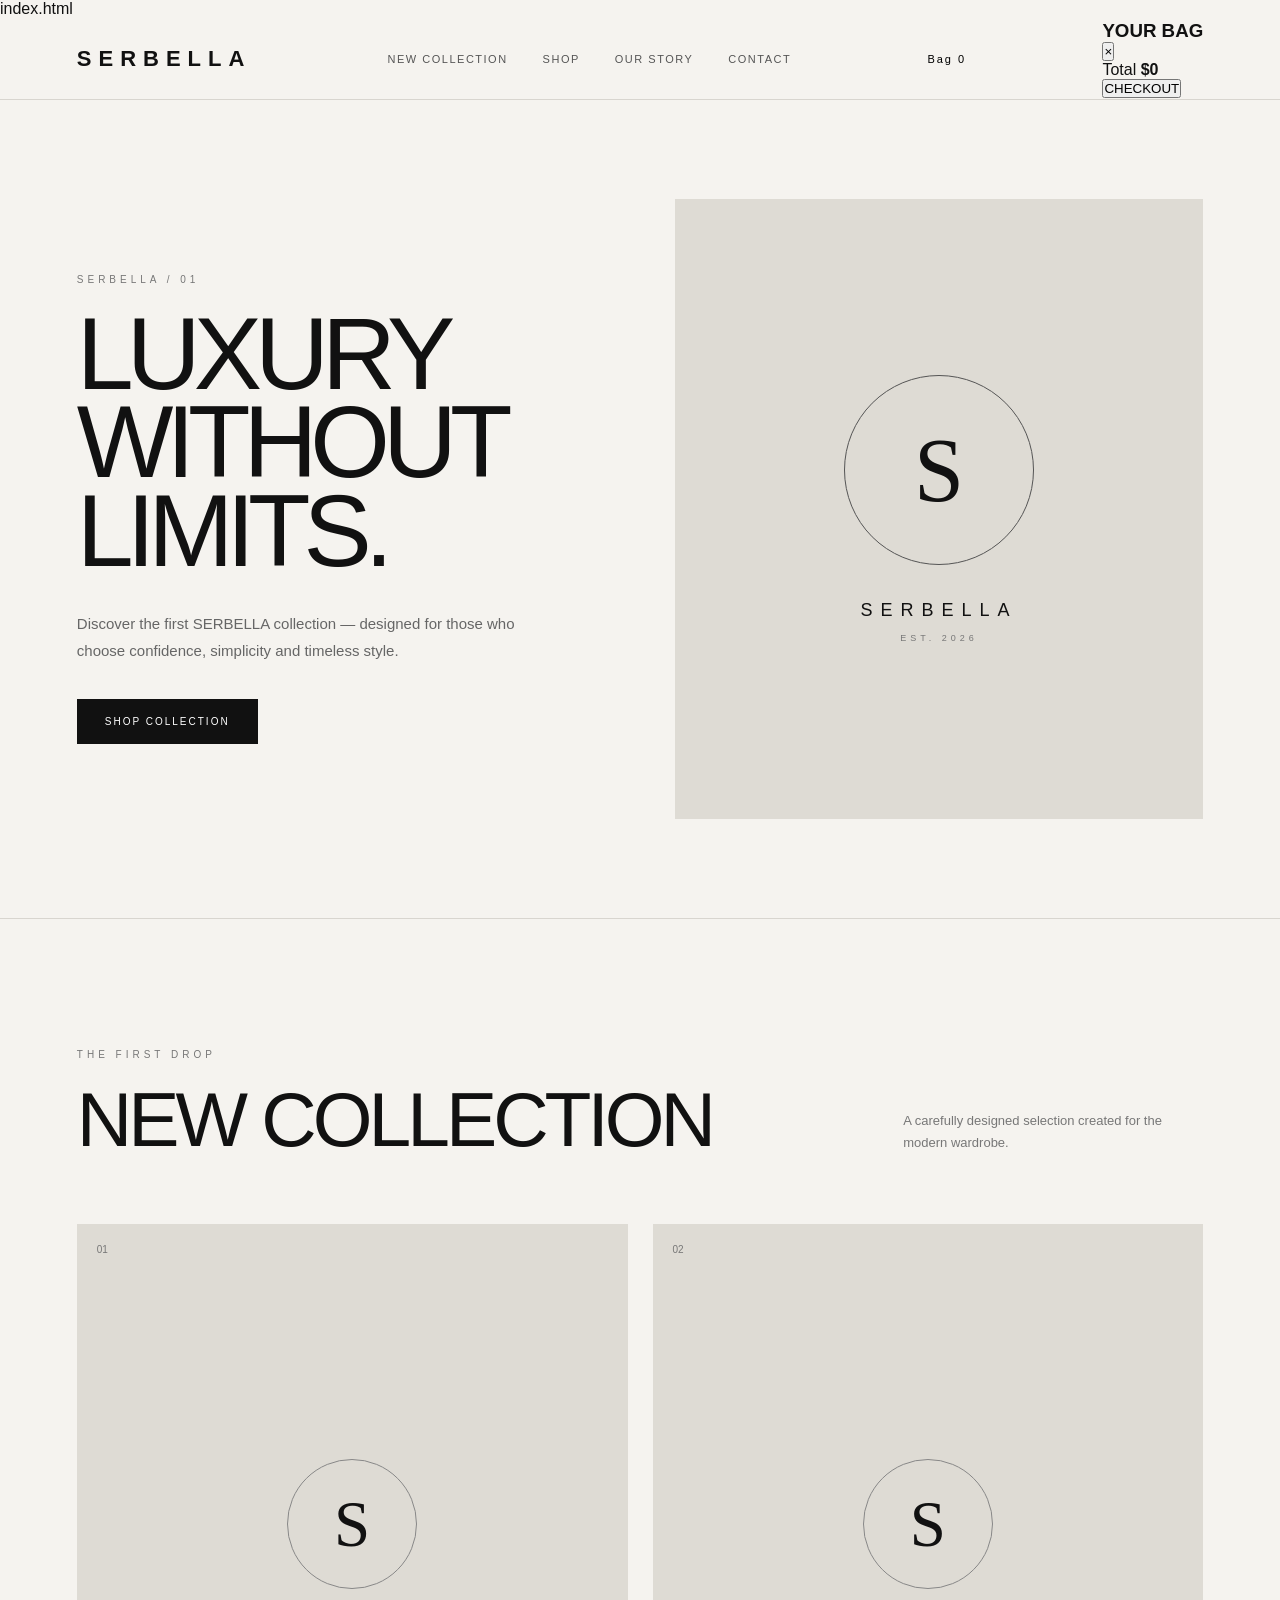
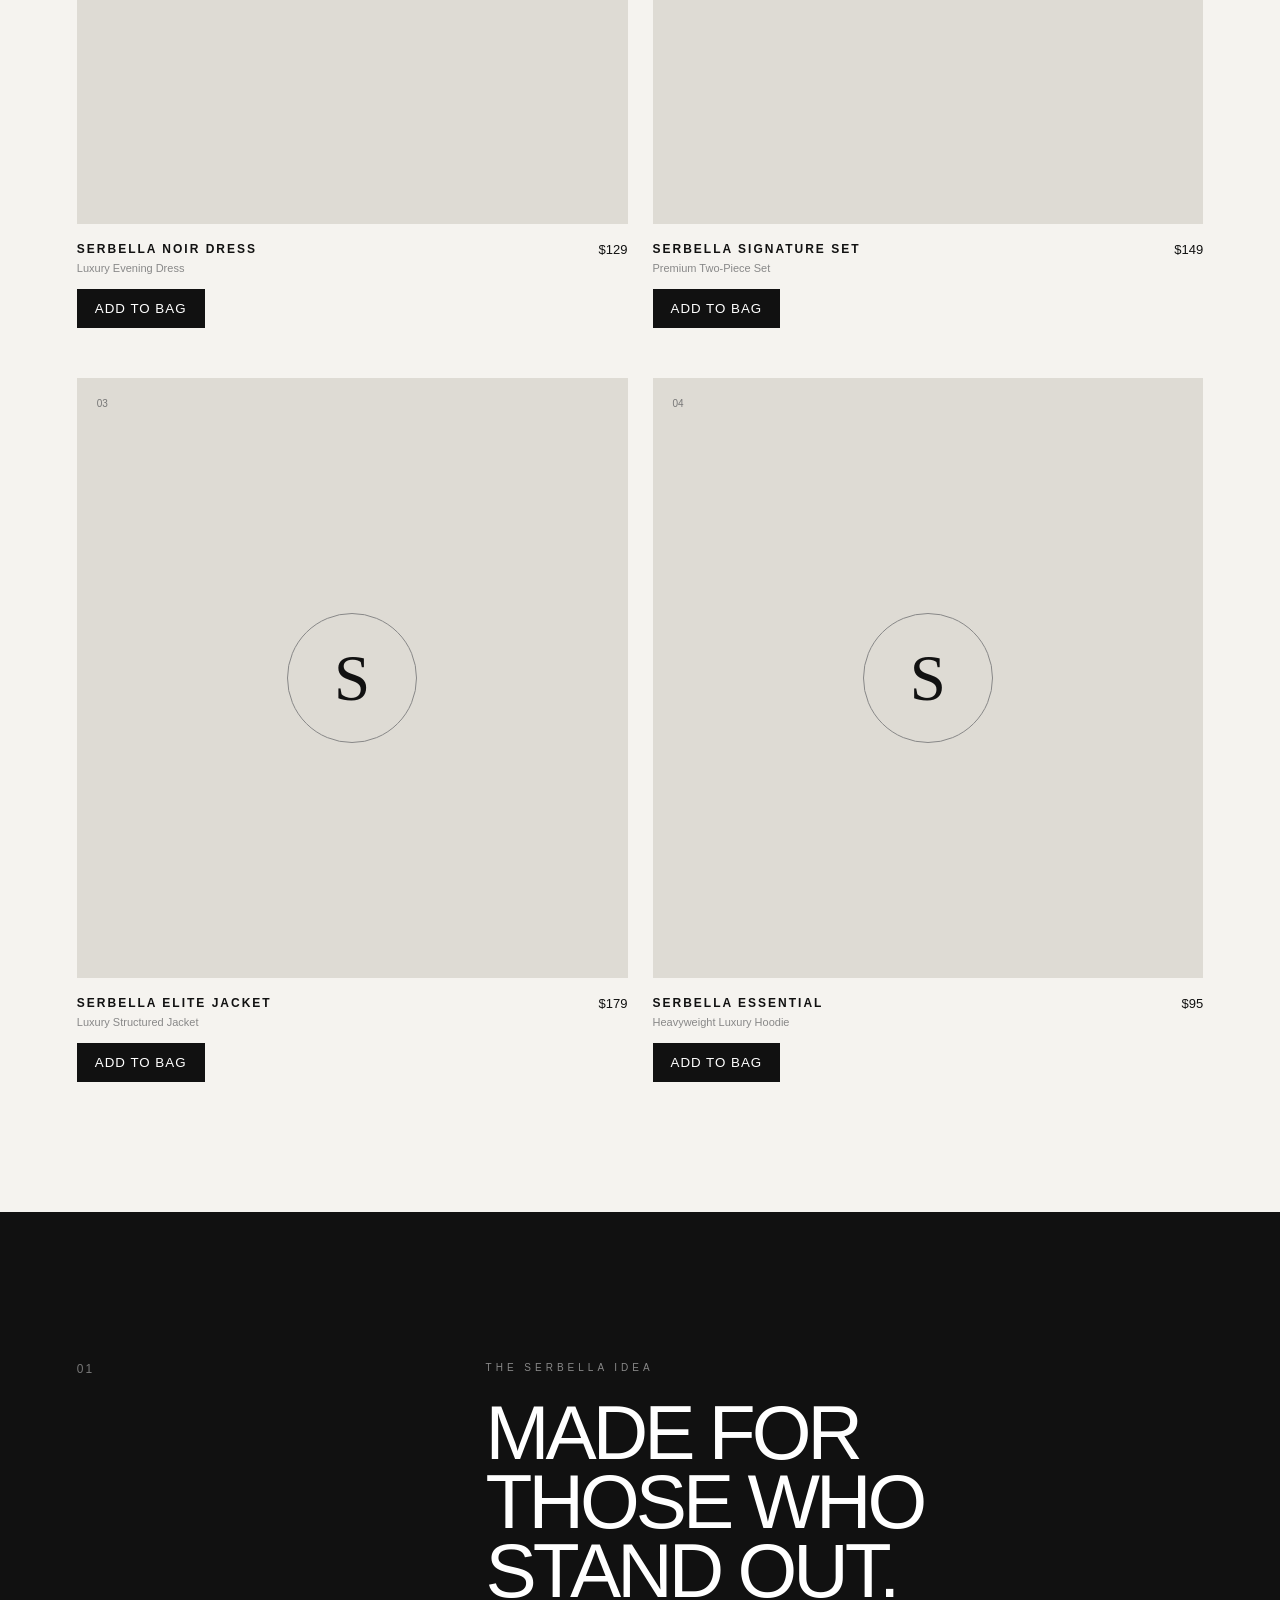
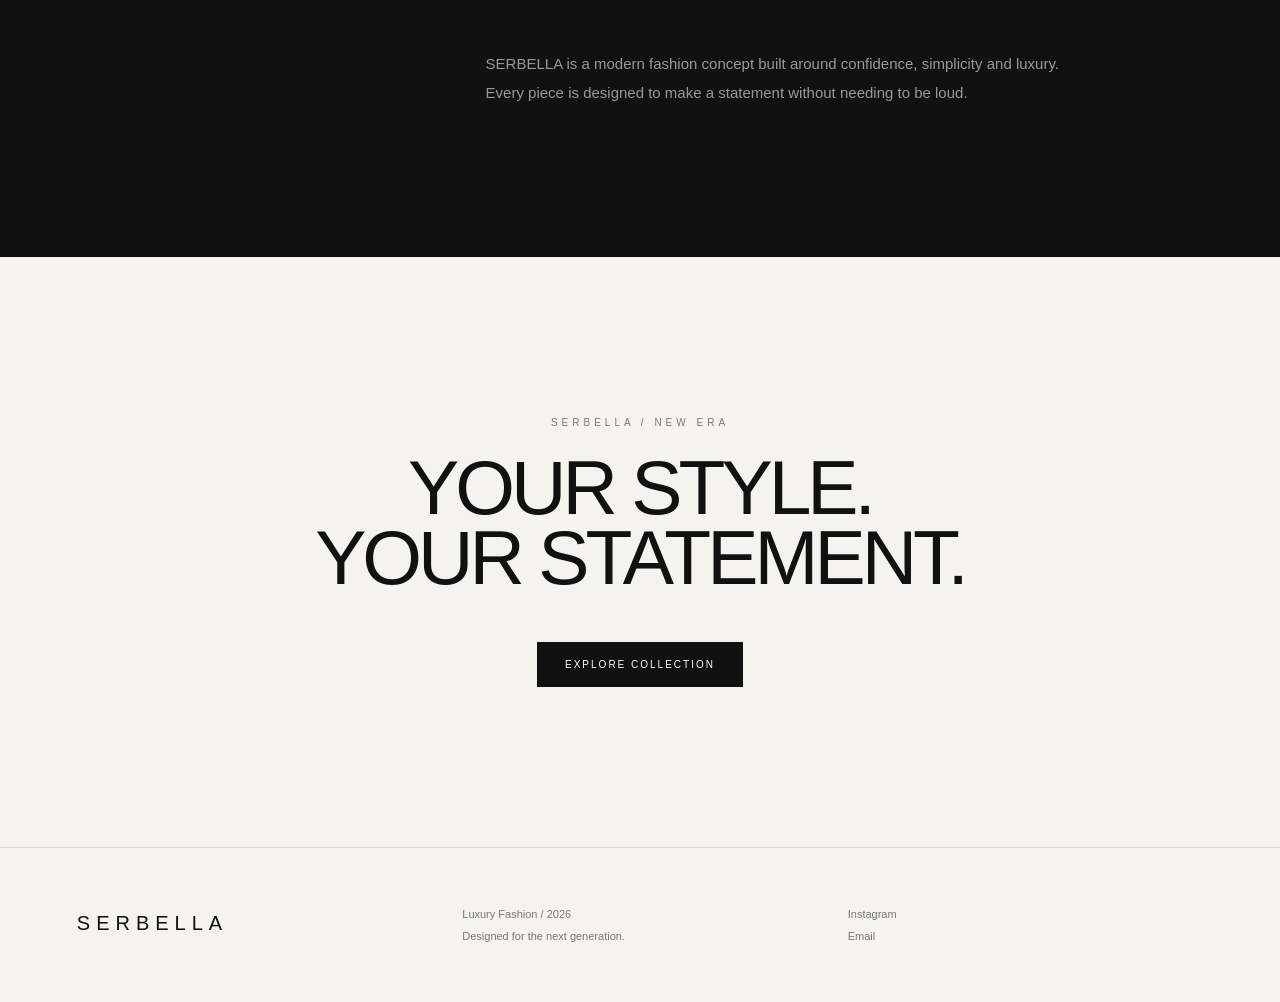
==== commit 0ba98b24: "Update index.html" ====
--- a/index.html
+++ b/index.html
@@ -17,110 +17,29 @@
       <a href="#story">Our Story</a>
       <a href="#contact">Contact</a>
     </nav>
-/* CART PANEL */
+<button class="cart-button" id="open-cart">
+  Bag <span id="cart-count">0</span>
+</button>
 
-.cart-panel {
-  position: fixed;
-  top: 0;
-  right: -420px;
-  width: 400px;
-  max-width: 90%;
-  height: 100vh;
-  background: #f5f3ef;
-  border-left: 1px solid #d8d5cf;
-  z-index: 999;
-  padding: 30px;
-  transition: right .4s ease;
-  display: flex;
-  flex-direction: column;
-}
+<div class="cart-panel" id="cart-panel">
+  <div class="cart-header">
+    <h3>YOUR BAG</h3>
+    <button id="close-cart">×</button>
+  </div>
 
-.cart-panel.active {
-  right: 0;
-}
+  <div id="cart-items"></div>
 
-.cart-header {
-  display: flex;
-  justify-content: space-between;
-  align-items: center;
-  padding-bottom: 25px;
-  border-bottom: 1px solid #d8d5cf;
-}
+  <div class="cart-footer">
+    <div>
+      <span>Total</span>
+      <strong>$<span id="cart-total">0</span></strong>
+    </div>
 
-.cart-header h3 {
-  font-size: 12px;
-  letter-spacing: 3px;
-}
-
-#close-cart {
-  border: 0;
-  background: transparent;
-  font-size: 30px;
-  cursor: pointer;
-}
-
-#cart-items {
-  flex: 1;
-  overflow-y: auto;
-  padding: 25px 0;
-}
-
-.cart-item {
-  display: flex;
-  justify-content: space-between;
-  gap: 15px;
-  padding: 18px 0;
-  border-bottom: 1px solid #ddd9d1;
-}
-
-.cart-item h4 {
-  font-size: 11px;
-  letter-spacing: 1px;
-}
-
-.cart-item p {
-  color: #777;
-  font-size: 12px;
-  margin-top: 5px;
-}
-
-.remove-item {
-  border: 0;
-  background: transparent;
-  color: #777;
-  cursor: pointer;
-  font-size: 11px;
-}
-
-.cart-footer {
-  border-top: 1px solid #d8d5cf;
-  padding-top: 25px;
-}
-
-.cart-footer > div {
-  display: flex;
-  justify-content: space-between;
-  margin-bottom: 20px;
-  font-size: 13px;
-}
-
-#checkout-button {
-  width: 100%;
-  padding: 17px;
-  border: 0;
-  background: #111;
-  color: #fff;
-  cursor: pointer;
-  letter-spacing: 2px;
-}
-
-@media (max-width: 500px) {
-  .cart-panel {
-    width: 100%;
-    max-width: 100%;
-  }
-}
-    
+    <button id="checkout-button">
+      CHECKOUT
+    </button>
+  </div>
+</div>
   </header>
   <!-- HERO -->
   <main>
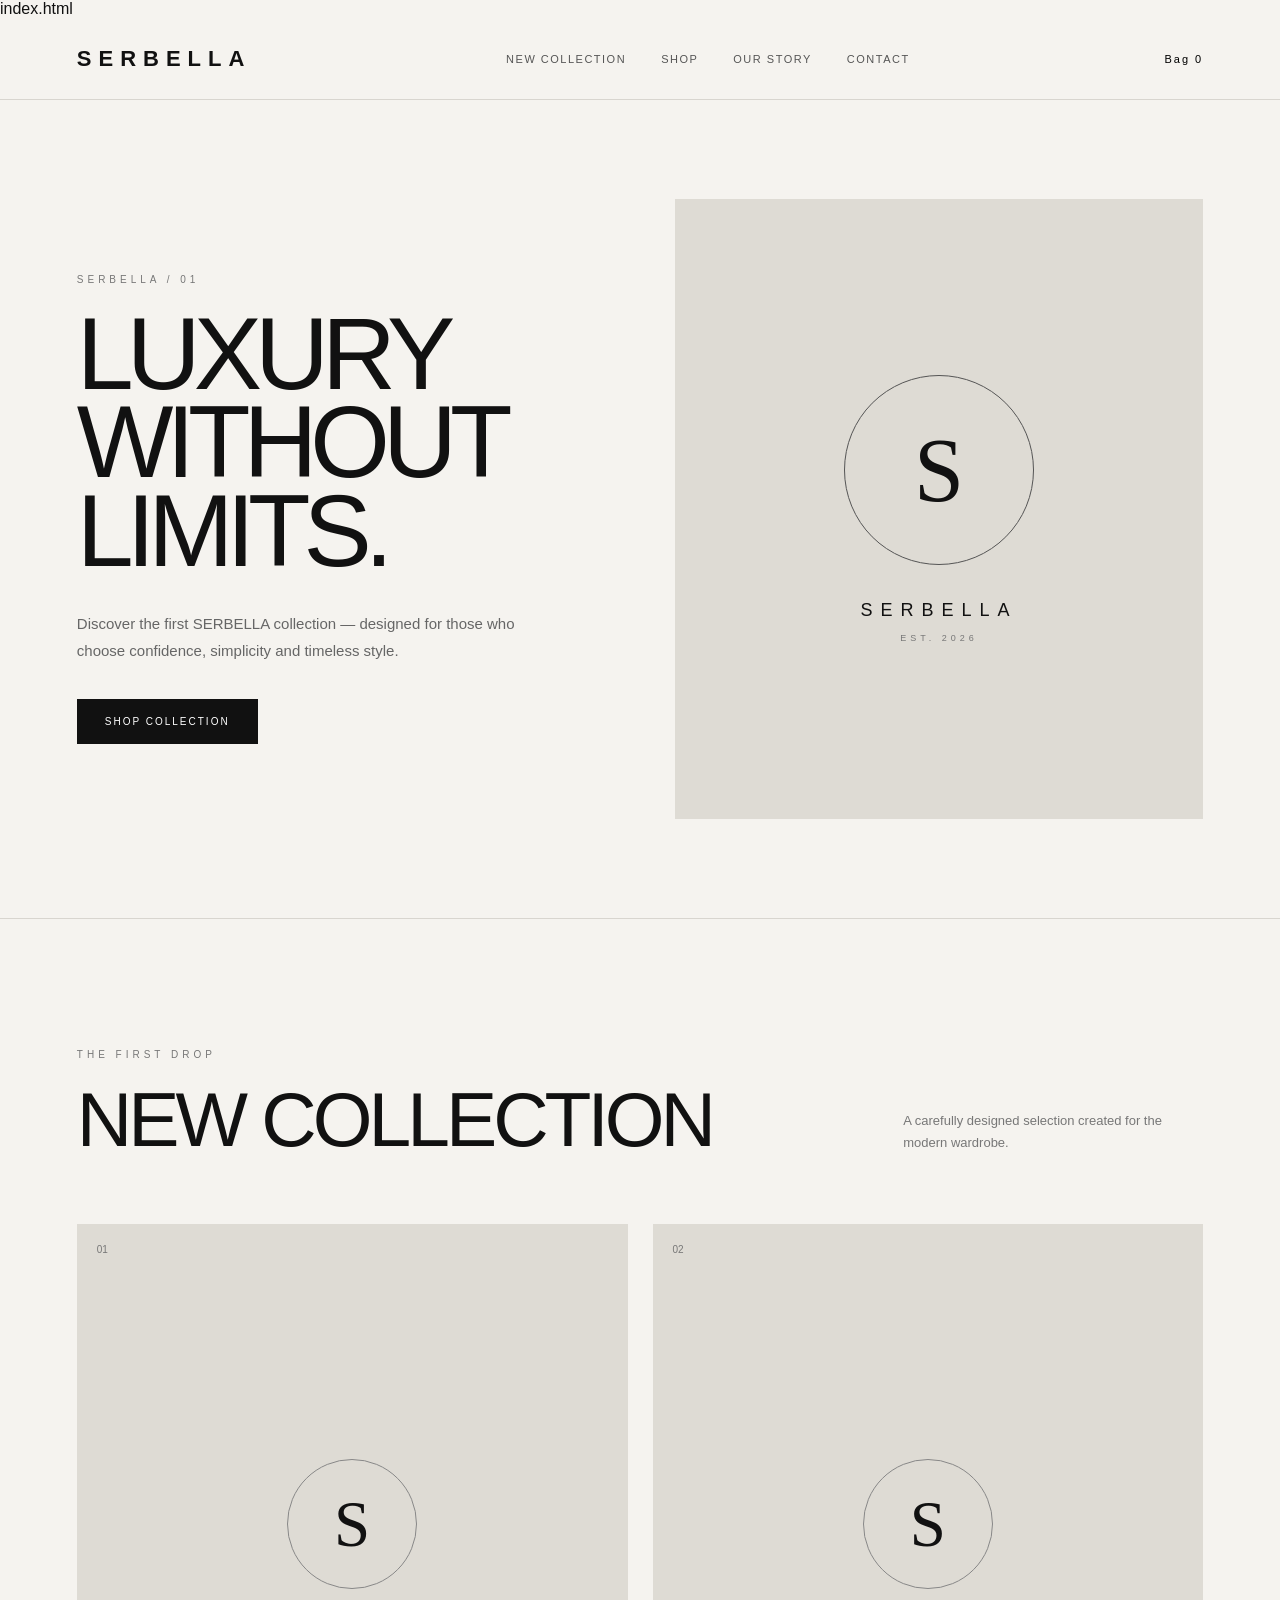
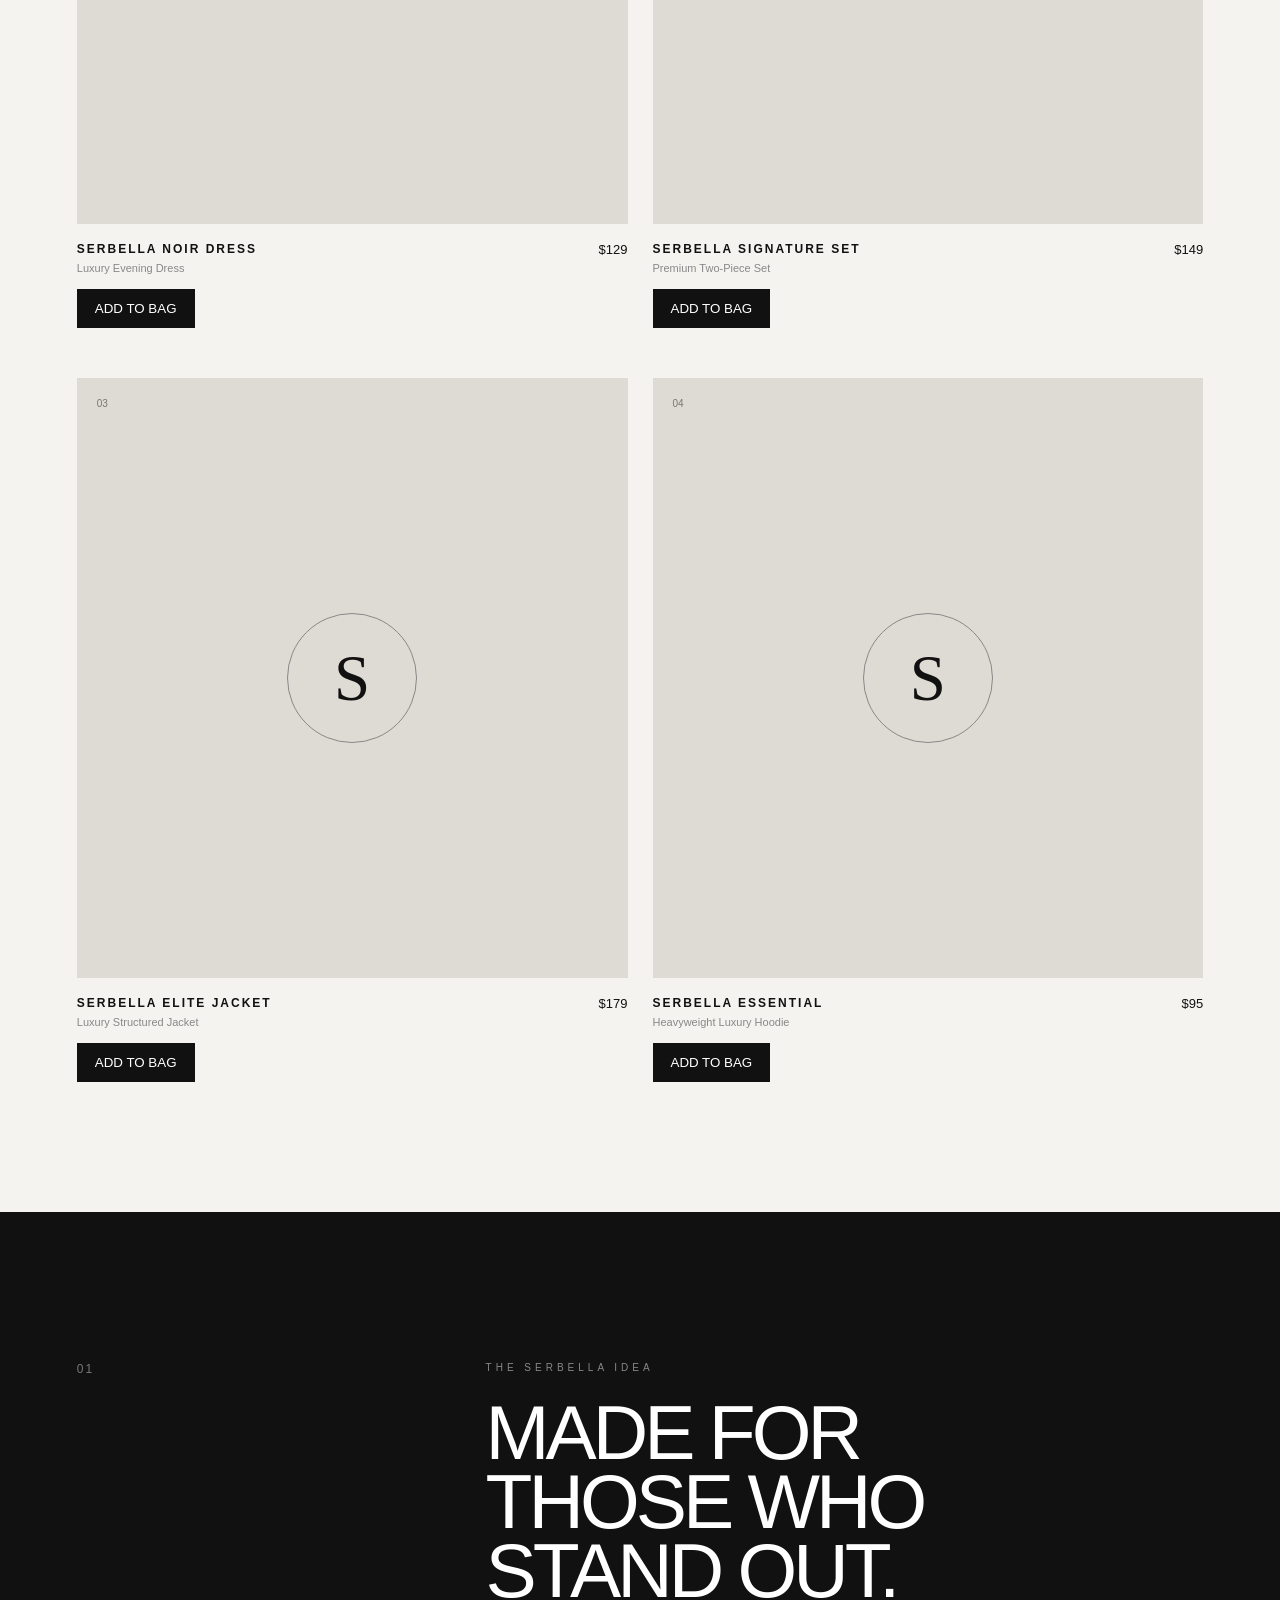
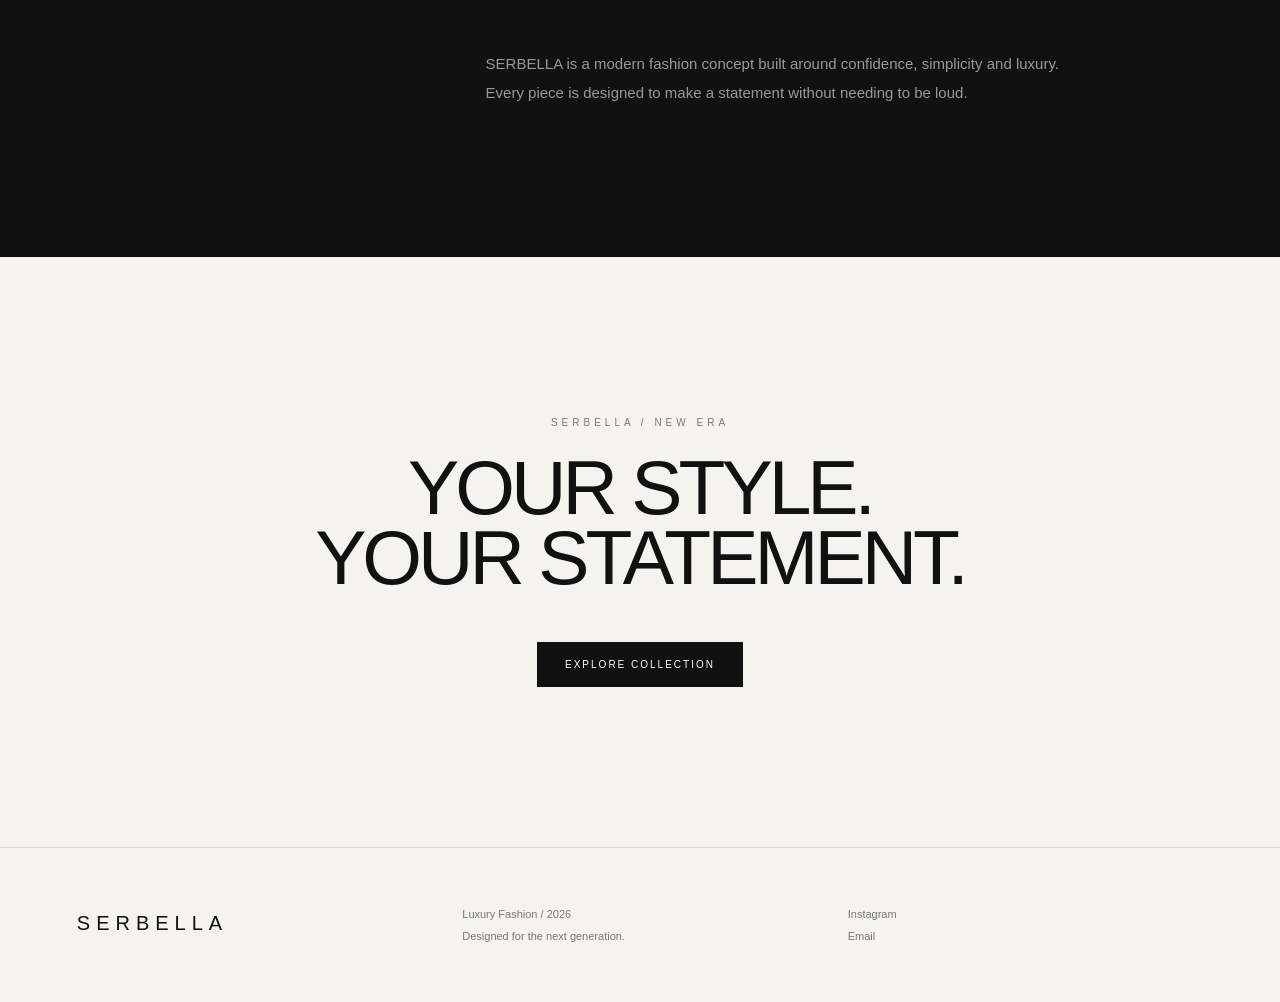
==== commit c4cf1d28: "Update index.html" ====
--- a/index.html
+++ b/index.html
@@ -30,14 +30,21 @@
   <div id="cart-items"></div>
 
   <div class="cart-footer">
+  <div>
+    <span>Total</span>
+    <strong>$<span id="cart-total">0</span></strong>
+  </div>
+
+  <button id="checkout-button">
+    CHECKOUT
+  </button>
+</div>
     <div>
       <span>Total</span>
       <strong>$<span id="cart-total">0</span></strong>
     </div>
 
-    <button id="checkout-button">
-      CHECKOUT
-    </button>
+   
   </div>
 </div>
   </header>
--- a/style.css
+++ b/style.css
@@ -358,3 +358,106 @@
     padding: 40px 5%;
   }
 }
+/* CART PANEL */
+
+.cart-panel {
+  position: fixed;
+  top: 0;
+  right: -420px;
+  width: 400px;
+  max-width: 90%;
+  height: 100vh;
+  background: #f5f3ef;
+  border-left: 1px solid #d8d5cf;
+  z-index: 999;
+  padding: 30px;
+  transition: right .4s ease;
+  display: flex;
+  flex-direction: column;
+}
+
+.cart-panel.active {
+  right: 0;
+}
+
+.cart-header {
+  display: flex;
+  justify-content: space-between;
+  align-items: center;
+  padding-bottom: 25px;
+  border-bottom: 1px solid #d8d5cf;
+}
+
+.cart-header h3 {
+  font-size: 12px;
+  letter-spacing: 3px;
+}
+
+#close-cart {
+  border: 0;
+  background: transparent;
+  font-size: 30px;
+  cursor: pointer;
+}
+
+#cart-items {
+  flex: 1;
+  overflow-y: auto;
+  padding: 25px 0;
+}
+
+.cart-item {
+  display: flex;
+  justify-content: space-between;
+  gap: 15px;
+  padding: 18px 0;
+  border-bottom: 1px solid #ddd9d1;
+}
+
+.cart-item h4 {
+  font-size: 11px;
+  letter-spacing: 1px;
+}
+
+.cart-item p {
+  color: #777;
+  font-size: 12px;
+  margin-top: 5px;
+}
+
+.remove-item {
+  border: 0;
+  background: transparent;
+  color: #777;
+  cursor: pointer;
+  font-size: 11px;
+}
+
+.cart-footer {
+  border-top: 1px solid #d8d5cf;
+  padding-top: 25px;
+}
+
+.cart-footer > div {
+  display: flex;
+  justify-content: space-between;
+  margin-bottom: 20px;
+  font-size: 13px;
+}
+
+#checkout-button {
+  width: 100%;
+  padding: 17px;
+  border: 0;
+  background: #111;
+  color: #fff;
+  cursor: pointer;
+  letter-spacing: 2px;
+}
+
+@media (max-width: 500px) {
+  .cart-panel {
+    width: 100%;
+    max-width: 100%;
+  }
+}
